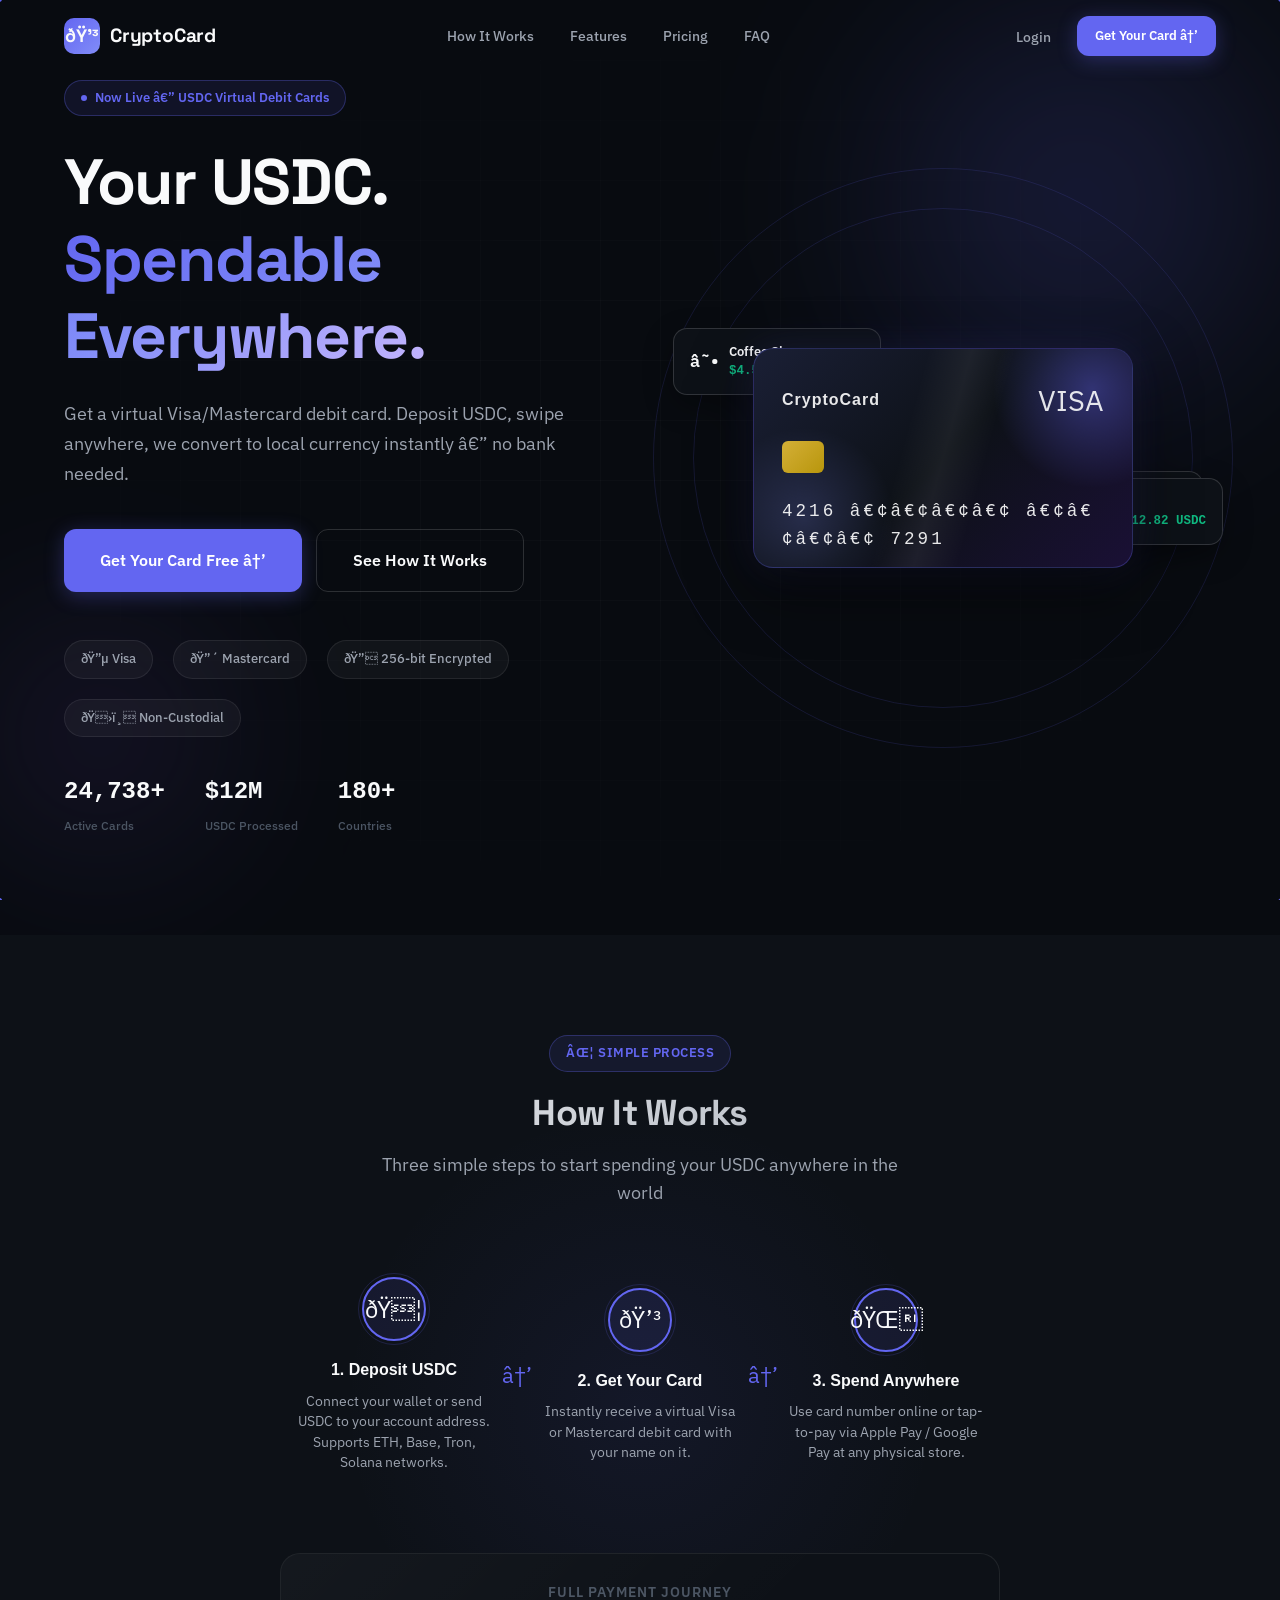
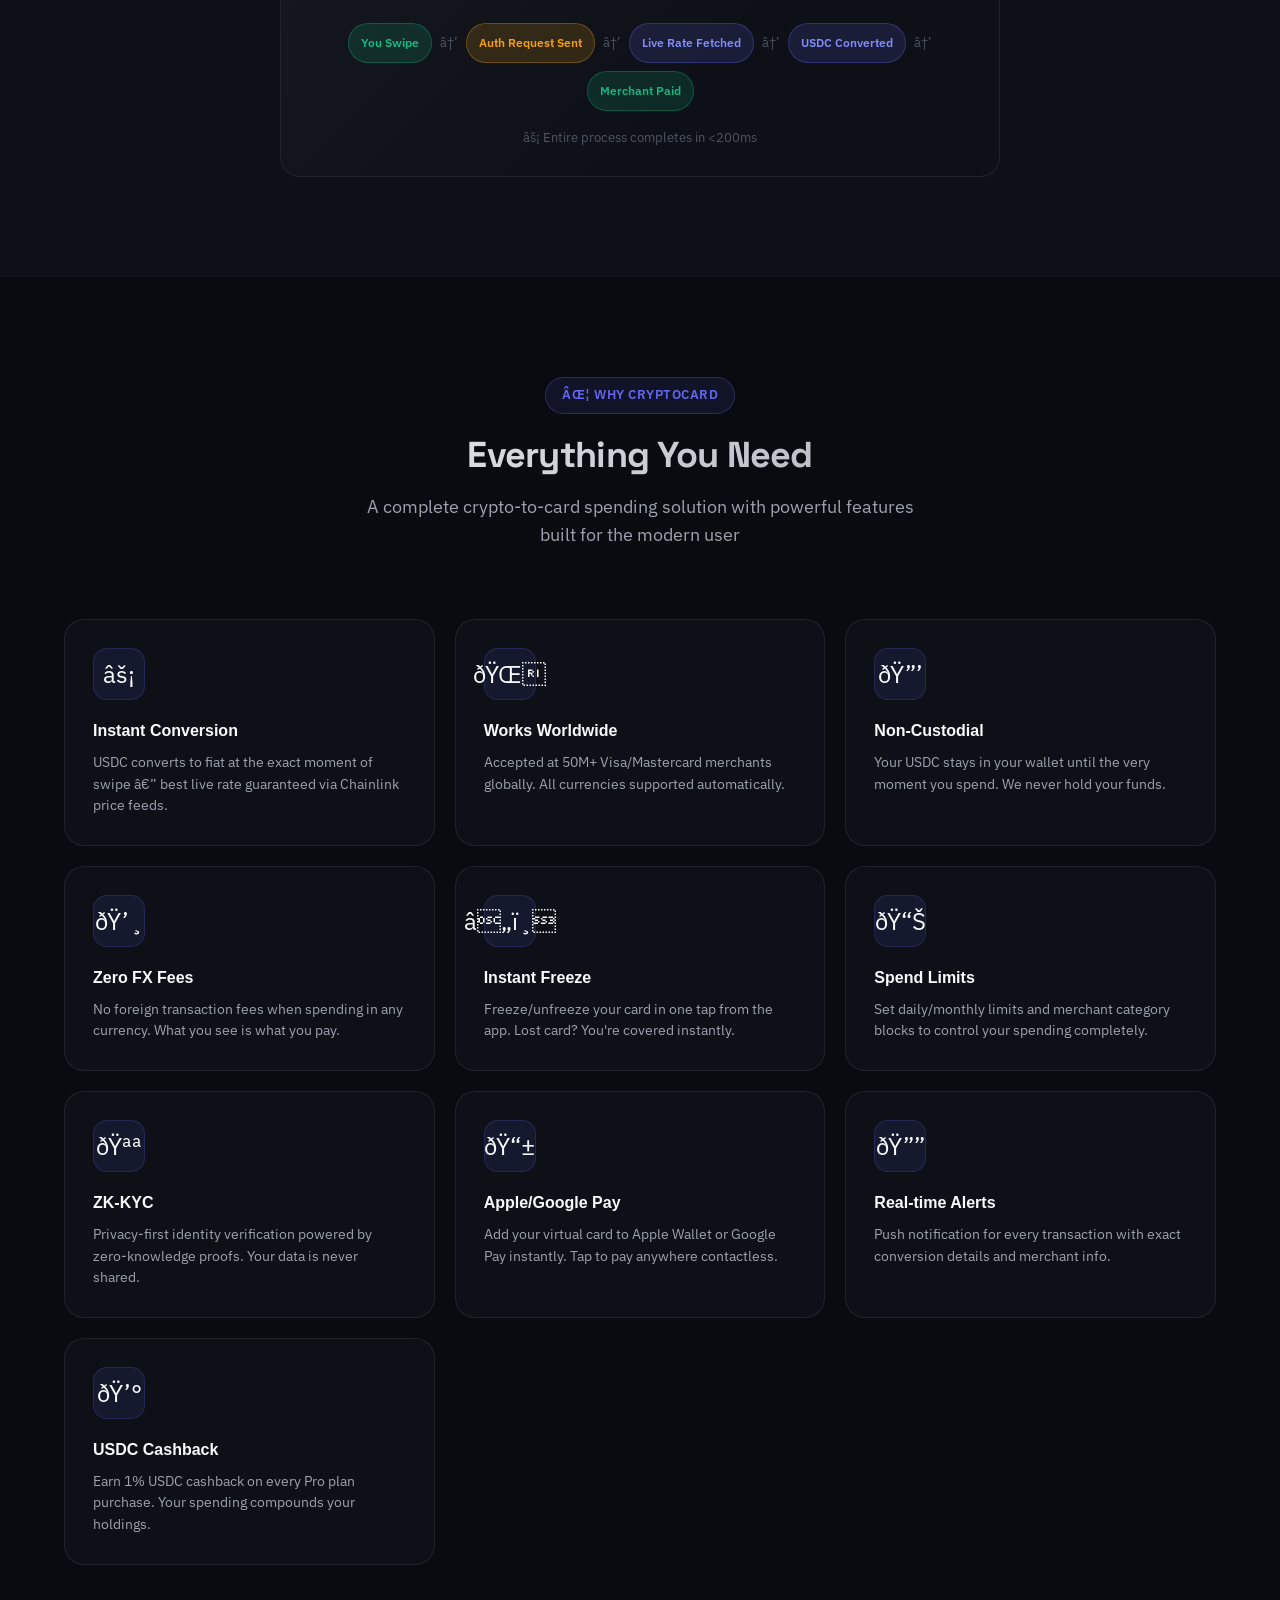
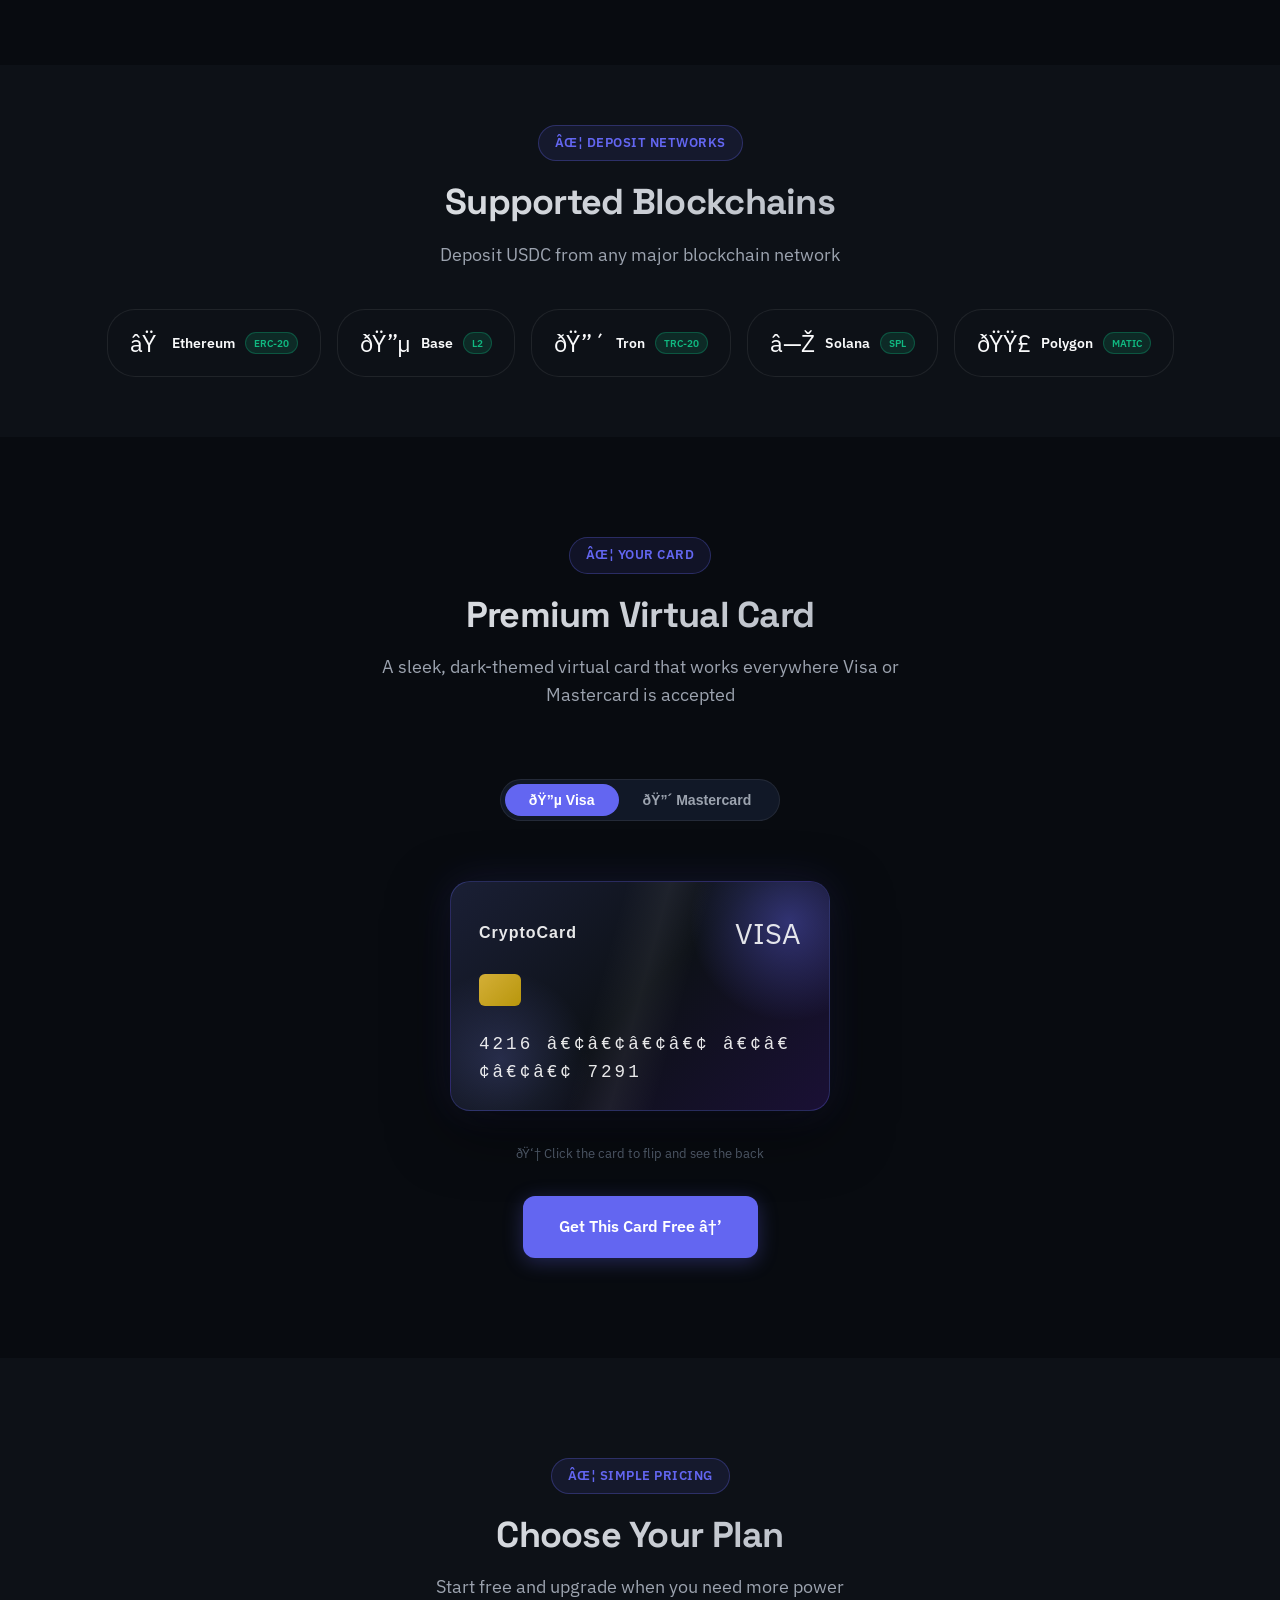
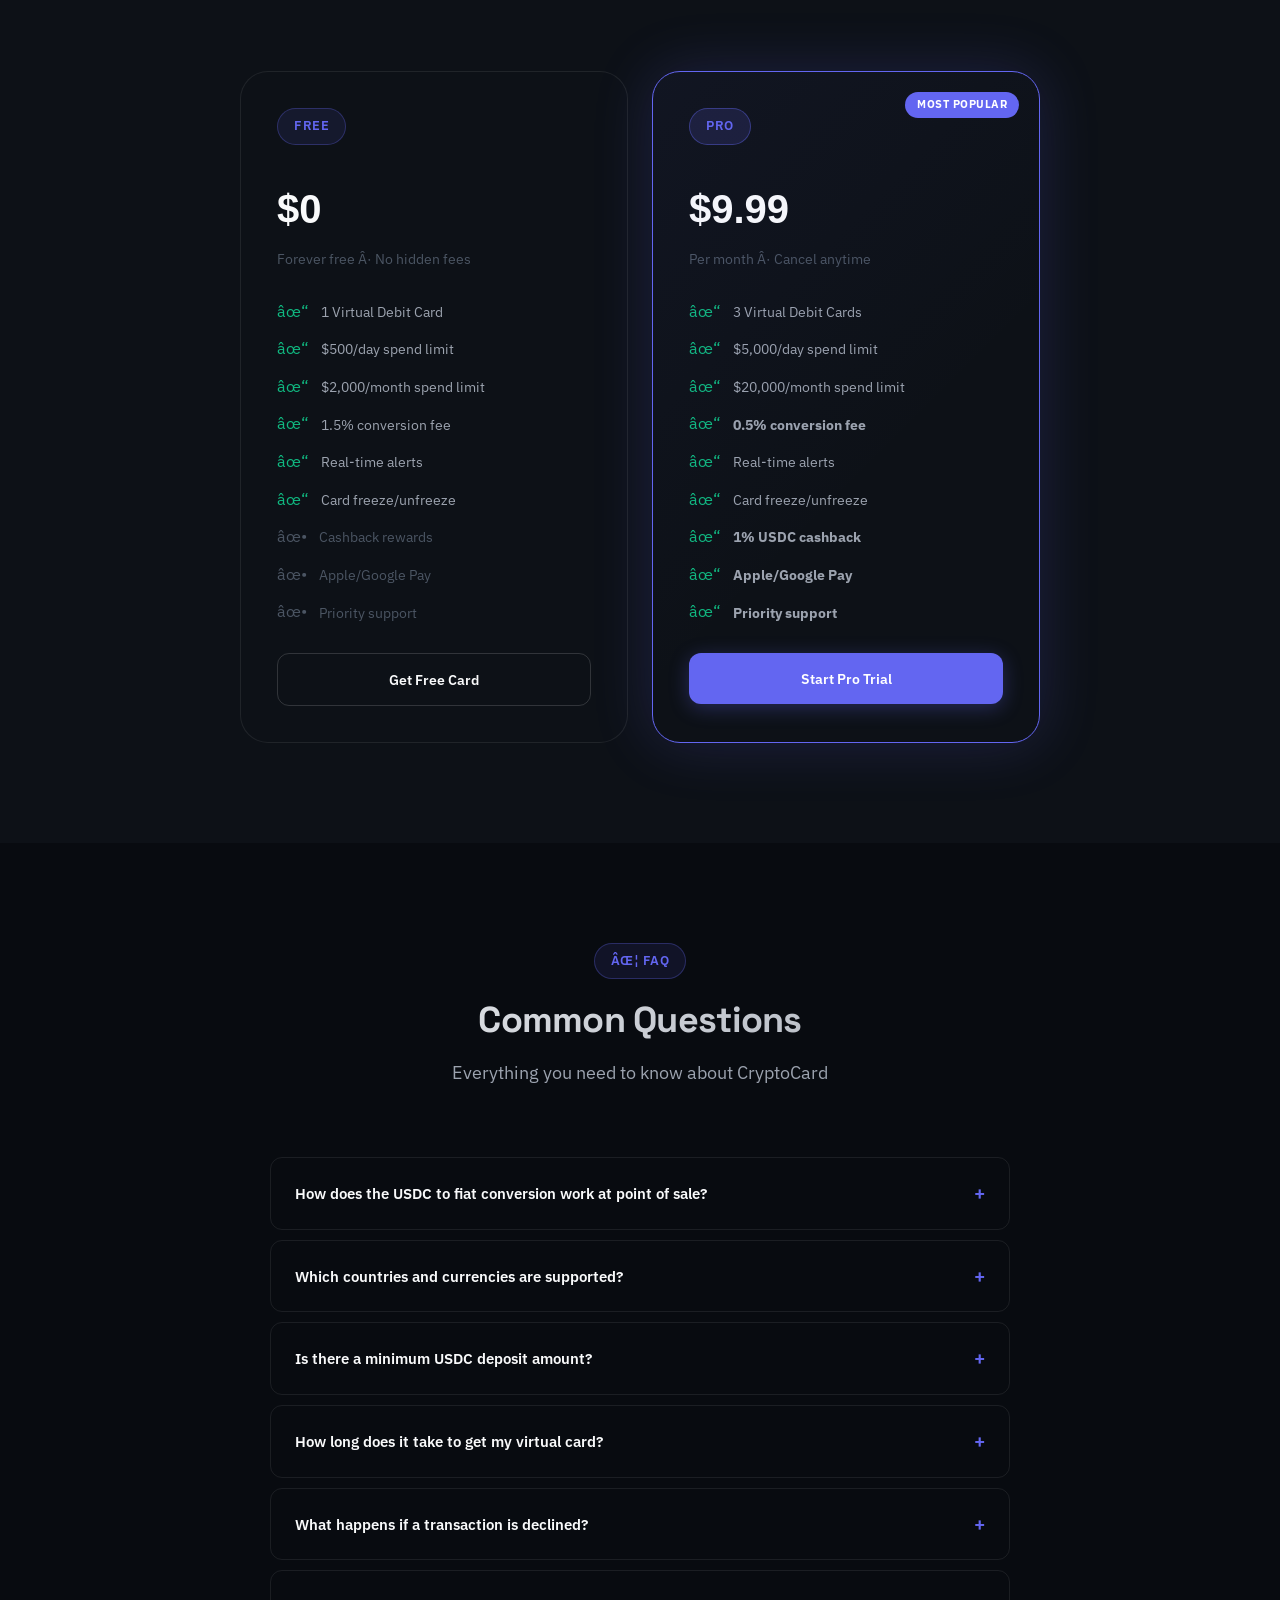
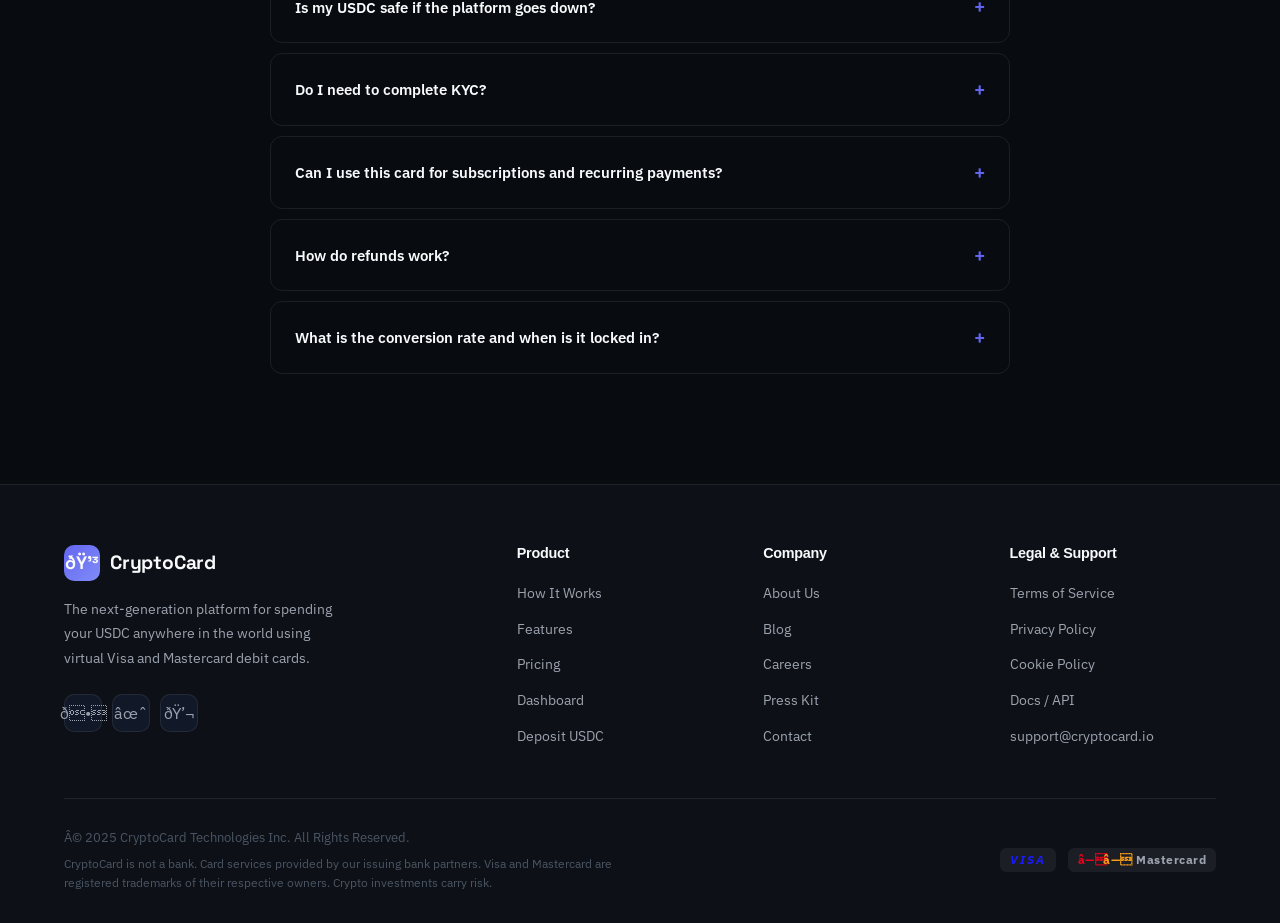
==== index.html @ e88124bd "Phase 2: Fix icons (self-hosted), dashboard, limits, settings, KYC CRITICAL FIX: Icons - NEW icons.j" ====
﻿<!DOCTYPE html>
<html lang="en">
<head>
  <meta charset="UTF-8" />
  <meta name="viewport" content="width=device-width, initial-scale=1.0" />
  <title>CryptoCard â€” USDC-Powered Virtual Debit Card</title>
  <meta name="description" content="Get a virtual Visa/Mastercard debit card powered by USDC. Spend your crypto anywhere in the world â€” we convert to local currency instantly." />
  <link rel="stylesheet" href="style.css" />
  <script src="icons.js"></script>
  <style>
    /* ===== HERO SECTION ===== */
    .hero {
      min-height: 100vh;
      display: flex;
      align-items: center;
      position: relative;
      overflow: hidden;
      padding-top: 80px;
    }

    .hero-inner {
      display: grid;
      grid-template-columns: 1fr 1fr;
      gap: 60px;
      align-items: center;
      width: 100%;
      position: relative;
      z-index: 1;
    }

    .hero-content { }

    .hero-label {
      display: inline-flex;
      align-items: center;
      gap: 8px;
      padding: 7px 16px;
      background: rgba(99,102,241,0.1);
      border: 1px solid rgba(99,102,241,0.3);
      border-radius: 100px;
      font-size: 0.8rem;
      font-weight: 600;
      color: var(--accent-primary);
      margin-bottom: 28px;
      animation: fadeInUp 0.6s ease forwards;
    }

    .hero-label .dot {
      width: 6px;
      height: 6px;
      background: var(--accent-primary);
      border-radius: 50%;
      animation: blink 1.5s infinite;
    }

    .hero h1 {
      font-size: clamp(2.8rem, 5vw, 4rem);
      margin-bottom: 24px;
      animation: fadeInUp 0.6s ease 0.1s both;
    }

    .hero-sub {
      font-size: 1.1rem;
      color: var(--text-secondary);
      line-height: 1.7;
      margin-bottom: 40px;
      max-width: 500px;
      animation: fadeInUp 0.6s ease 0.2s both;
    }

    .hero-actions {
      display: flex;
      gap: 14px;
      flex-wrap: wrap;
      margin-bottom: 48px;
      animation: fadeInUp 0.6s ease 0.3s both;
    }

    .trust-row {
      animation: fadeInUp 0.6s ease 0.4s both;
    }

    /* Hero visual */
    .hero-visual {
      position: relative;
      display: flex;
      align-items: center;
      justify-content: center;
      min-height: 460px;
      animation: fadeInRight 0.8s ease 0.2s both;
    }

    .hero-card-wrap {
      position: relative;
    }

    .hero-card-wrap .vcard {
      animation: float 5s ease-in-out infinite;
      animation-delay: 0s;
    }

    /* Floating transaction badges */
    .fb1 {
      top: -20px;
      left: -80px;
      animation-delay: 0s;
    }
    .fb2 {
      bottom: 30px;
      right: -70px;
      animation-delay: 1.5s;
    }
    .fb3 {
      top: 130px;
      right: -90px;
      animation-delay: 0.8s;
    }

    /* Glow rings around card */
    .card-ring {
      position: absolute;
      border-radius: 50%;
      border: 1px solid rgba(99,102,241,0.15);
      animation: pulse-ring 4s ease-in-out infinite;
    }

    @keyframes pulse-ring {
      0%, 100% { transform: scale(1); opacity: 0.6; }
      50% { transform: scale(1.08); opacity: 0.2; }
    }

    /* ===== HOW IT WORKS ===== */
    .how-it-works {
      background: var(--bg-secondary);
      position: relative;
      overflow: hidden;
    }

    .how-it-works::before {
      content: '';
      position: absolute;
      top: 50%;
      left: 50%;
      transform: translate(-50%, -50%);
      width: 600px;
      height: 600px;
      background: radial-gradient(circle, rgba(99,102,241,0.08) 0%, transparent 70%);
      pointer-events: none;
    }

    .flow-steps {
      display: flex;
      justify-content: center;
      align-items: center;
      flex-wrap: wrap;
      gap: 0;
      row-gap: 40px;
    }

    .flow-arrow {
      font-size: 1.4rem;
      color: var(--accent-primary);
      opacity: 0.5;
      margin: 0 8px;
    }

    /* ===== CARD TOGGLE ===== */
    .network-toggle {
      display: flex;
      align-items: center;
      gap: 0;
      background: var(--bg-surface);
      border: 1px solid var(--border);
      border-radius: 100px;
      padding: 4px;
      margin-bottom: 28px;
    }

    .network-toggle-btn {
      padding: 8px 24px;
      border-radius: 100px;
      font-weight: 600;
      font-size: 0.88rem;
      cursor: pointer;
      border: none;
      background: none;
      color: var(--text-secondary);
      transition: var(--transition);
    }

    .network-toggle-btn.active {
      background: var(--accent-primary);
      color: white;
    }

    /* ===== HERO BACKGROUND ===== */
    .hero-bg {
      position: absolute;
      inset: 0;
      pointer-events: none;
    }

    .hero-bg-grid {
      position: absolute;
      inset: 0;
      background-image:
        linear-gradient(rgba(255,255,255,0.02) 1px, transparent 1px),
        linear-gradient(90deg, rgba(255,255,255,0.02) 1px, transparent 1px);
      background-size: 60px 60px;
      mask-image: radial-gradient(ellipse at center, black 20%, transparent 80%);
    }

    /* ===== ANIMATED COUNTER ===== */
    .hero-stats {
      display: flex;
      gap: 40px;
      flex-wrap: wrap;
    }

    .hero-stat-item {
      display: flex;
      flex-direction: column;
      gap: 4px;
    }

    .hero-stat-num {
      font-family: 'Space Mono', monospace;
      font-size: 1.5rem;
      font-weight: 700;
      color: var(--text-primary);
    }

    .hero-stat-label {
      font-size: 0.78rem;
      color: var(--text-muted);
      font-weight: 500;
    }

    @media (max-width: 900px) {
      .hero-inner {
        grid-template-columns: 1fr;
        text-align: center;
      }
      .hero-actions {
        justify-content: center;
      }
      .trust-badges {
        justify-content: center;
      }
      .hero-visual {
        order: -1;
        min-height: 380px;
      }
      .fb1, .fb2, .fb3 {
        display: none;
      }
    }
  </style>
</head>
<body>

<!-- ===== NAVBAR ===== -->
<nav class="navbar" id="navbar">
  <div class="container">
    <div class="navbar-inner">
      <a href="index.html" class="nav-logo">
        <div class="nav-logo-icon">ðŸ’³</div>
        CryptoCard
      </a>
      <ul class="nav-menu">
        <li><a href="#how-it-works">How It Works</a></li>
        <li><a href="#features">Features</a></li>
        <li><a href="#pricing">Pricing</a></li>
        <li><a href="#faq">FAQ</a></li>
      </ul>
      <div class="nav-actions">
        <a href="auth.html" class="nav-login">Login</a>
        <a href="auth.html" class="btn btn-primary btn-sm">Get Your Card â†’</a>
      </div>
      <button class="hamburger" id="hamburgerBtn" aria-label="Menu">
        <span></span><span></span><span></span>
      </button>
    </div>
  </div>
</nav>

<!-- Mobile Menu -->
<div class="mobile-menu" id="mobileMenu">
  <button class="mobile-close" id="mobileClose">âœ•</button>
  <a href="#how-it-works" class="mobile-link">How It Works</a>
  <a href="#features" class="mobile-link">Features</a>
  <a href="#pricing" class="mobile-link">Pricing</a>
  <a href="#faq" class="mobile-link">FAQ</a>
  <a href="auth.html" class="btn btn-primary">Get Your Card â†’</a>
</div>

<!-- ===== HERO ===== -->
<section class="hero" id="home">
  <div class="hero-bg">
    <div class="hero-bg-grid"></div>
    <div class="glow-orb glow-orb-indigo" style="width:600px;height:600px;top:-100px;right:-100px;opacity:0.6;"></div>
    <div class="glow-orb glow-orb-purple" style="width:400px;height:400px;bottom:0;left:-100px;opacity:0.5;"></div>
  </div>
  <canvas id="particle-canvas"></canvas>

  <div class="container">
    <div class="hero-inner">
      <!-- Left: Text Content -->
      <div class="hero-content">
        <div class="hero-label">
          <span class="dot"></span>
          Now Live â€” USDC Virtual Debit Cards
        </div>

        <h1>Your USDC.<br><span class="gradient-text">Spendable Everywhere.</span></h1>

        <p class="hero-sub">
          Get a virtual Visa/Mastercard debit card. Deposit USDC, swipe anywhere, we convert to local currency instantly â€” no bank needed.
        </p>

        <div class="hero-actions">
          <a href="auth.html" class="btn btn-primary btn-lg">Get Your Card Free â†’</a>
          <a href="#how-it-works" class="btn btn-secondary btn-lg">See How It Works</a>
        </div>

        <div class="trust-row">
          <div class="trust-badges">
            <div class="trust-badge">ðŸ”µ Visa</div>
            <div class="trust-badge">ðŸ”´ Mastercard</div>
            <div class="trust-badge">ðŸ” 256-bit Encrypted</div>
            <div class="trust-badge">ðŸ›ï¸ Non-Custodial</div>
          </div>
        </div>

        <div style="margin-top: 36px;" class="hero-stats">
          <div class="hero-stat-item">
            <span class="hero-stat-num" id="counter1">0</span>
            <span class="hero-stat-label">Active Cards</span>
          </div>
          <div class="hero-stat-item">
            <span class="hero-stat-num" id="counter2">$0M</span>
            <span class="hero-stat-label">USDC Processed</span>
          </div>
          <div class="hero-stat-item">
            <span class="hero-stat-num" id="counter3">0+</span>
            <span class="hero-stat-label">Countries</span>
          </div>
        </div>
      </div>

      <!-- Right: Card Visual -->
      <div class="hero-visual">
        <!-- Rings -->
        <div class="card-ring" style="width:500px;height:500px;"></div>
        <div class="card-ring" style="width:580px;height:580px;animation-delay:1s;"></div>

        <div class="hero-card-wrap">
          <!-- Floating Badges -->
          <div class="floating-badge fb1">
            <span class="fb-icon">â˜•</span>
            <div>
              <div>Coffee Shop</div>
              <div class="fb-amount">$4.50 Â· 4.51 USDC</div>
            </div>
          </div>
          <div class="floating-badge fb2">
            <span class="fb-icon">ðŸ›’</span>
            <div>
              <div>Amazon Purchase</div>
              <div class="fb-amount">$89.99 Â· 90.08 USDC</div>
            </div>
          </div>
          <div class="floating-badge fb3">
            <span class="fb-icon">âœˆï¸</span>
            <div>
              <div>Flight Booking</div>
              <div class="fb-amount">$412.00 Â· 412.82 USDC</div>
            </div>
          </div>

          <!-- Virtual Card -->
          <div class="vcard" id="heroCard">
            <div class="vcard-shimmer"></div>
            <div class="vcard-top">
              <div class="vcard-brand">CryptoCard</div>
              <div class="vcard-network" id="heroCardNetwork">VISA</div>
            </div>
            <div style="margin: 18px 0;">
              <div class="vcard-chip"></div>
            </div>
            <div class="vcard-number">4216 â€¢â€¢â€¢â€¢ â€¢â€¢â€¢â€¢ 7291</div>
            <div class="vcard-bottom">
              <div>
                <div class="vcard-label">Card Holder</div>
                <div class="vcard-name">CRYPTO USER</div>
              </div>
              <div style="text-align:right;">
                <div class="vcard-label">Expires</div>
                <div class="vcard-expiry">09/28</div>
              </div>
            </div>
          </div>
        </div>
      </div>
    </div>
  </div>
</section>

<!-- ===== HOW IT WORKS ===== -->
<section class="how-it-works" id="how-it-works">
  <div class="container">
    <div class="section-header reveal">
      <div class="section-label">âœ¦ Simple Process</div>
      <h2>How It Works</h2>
      <p>Three simple steps to start spending your USDC anywhere in the world</p>
    </div>

    <div class="flow-steps stagger">
      <div class="step-item reveal">
        <div class="step-num">ðŸ¦</div>
        <div class="step-title">1. Deposit USDC</div>
        <div class="step-desc">Connect your wallet or send USDC to your account address. Supports ETH, Base, Tron, Solana networks.</div>
      </div>
      <div class="flow-arrow reveal">â†’</div>

      <div class="step-item reveal">
        <div class="step-num">ðŸ’³</div>
        <div class="step-title">2. Get Your Card</div>
        <div class="step-desc">Instantly receive a virtual Visa or Mastercard debit card with your name on it.</div>
      </div>
      <div class="flow-arrow reveal">â†’</div>

      <div class="step-item reveal">
        <div class="step-num">ðŸŒ</div>
        <div class="step-title">3. Spend Anywhere</div>
        <div class="step-desc">Use card number online or tap-to-pay via Apple Pay / Google Pay at any physical store.</div>
      </div>
    </div>

    <!-- Journey Flow -->
    <div style="margin-top: 80px; max-width: 720px; margin-left: auto; margin-right: auto;" class="reveal">
      <div class="glass-card" style="text-align: center;">
        <div style="font-size: 0.85rem; color: var(--text-muted); margin-bottom: 20px; text-transform: uppercase; letter-spacing: 1px; font-weight: 600;">Full Payment Journey</div>
        <div style="display: flex; align-items: center; justify-content: center; gap: 8px; flex-wrap: wrap; font-size: 0.82rem; color: var(--text-secondary); line-height: 2.5;">
          <span class="badge badge-active">You Swipe</span>
          <span style="color:var(--text-muted)">â†’</span>
          <span class="badge badge-pending">Auth Request Sent</span>
          <span style="color:var(--text-muted)">â†’</span>
          <span class="badge" style="background:rgba(99,102,241,0.15);color:#818CF8;border:1px solid rgba(99,102,241,0.3);">Live Rate Fetched</span>
          <span style="color:var(--text-muted)">â†’</span>
          <span class="badge" style="background:rgba(99,102,241,0.15);color:#818CF8;border:1px solid rgba(99,102,241,0.3);">USDC Converted</span>
          <span style="color:var(--text-muted)">â†’</span>
          <span class="badge badge-active">Merchant Paid</span>
        </div>
        <div style="margin-top: 16px; font-size: 0.82rem; color: var(--text-muted);">âš¡ Entire process completes in &lt;200ms</div>
      </div>
    </div>
  </div>
</section>

<!-- ===== FEATURES ===== -->
<section id="features">
  <div class="container">
    <div class="section-header reveal">
      <div class="section-label">âœ¦ Why CryptoCard</div>
      <h2>Everything You Need</h2>
      <p>A complete crypto-to-card spending solution with powerful features built for the modern user</p>
    </div>

    <div class="features-grid stagger">
      <div class="feature-card reveal">
        <div class="feature-icon-wrap">âš¡</div>
        <div class="feature-title">Instant Conversion</div>
        <div class="feature-desc">USDC converts to fiat at the exact moment of swipe â€” best live rate guaranteed via Chainlink price feeds.</div>
      </div>
      <div class="feature-card reveal">
        <div class="feature-icon-wrap">ðŸŒ</div>
        <div class="feature-title">Works Worldwide</div>
        <div class="feature-desc">Accepted at 50M+ Visa/Mastercard merchants globally. All currencies supported automatically.</div>
      </div>
      <div class="feature-card reveal">
        <div class="feature-icon-wrap">ðŸ”’</div>
        <div class="feature-title">Non-Custodial</div>
        <div class="feature-desc">Your USDC stays in your wallet until the very moment you spend. We never hold your funds.</div>
      </div>
      <div class="feature-card reveal">
        <div class="feature-icon-wrap">ðŸ’¸</div>
        <div class="feature-title">Zero FX Fees</div>
        <div class="feature-desc">No foreign transaction fees when spending in any currency. What you see is what you pay.</div>
      </div>
      <div class="feature-card reveal">
        <div class="feature-icon-wrap">â„ï¸</div>
        <div class="feature-title">Instant Freeze</div>
        <div class="feature-desc">Freeze/unfreeze your card in one tap from the app. Lost card? You're covered instantly.</div>
      </div>
      <div class="feature-card reveal">
        <div class="feature-icon-wrap">ðŸ“Š</div>
        <div class="feature-title">Spend Limits</div>
        <div class="feature-desc">Set daily/monthly limits and merchant category blocks to control your spending completely.</div>
      </div>
      <div class="feature-card reveal">
        <div class="feature-icon-wrap">ðŸªª</div>
        <div class="feature-title">ZK-KYC</div>
        <div class="feature-desc">Privacy-first identity verification powered by zero-knowledge proofs. Your data is never shared.</div>
      </div>
      <div class="feature-card reveal">
        <div class="feature-icon-wrap">ðŸ“±</div>
        <div class="feature-title">Apple/Google Pay</div>
        <div class="feature-desc">Add your virtual card to Apple Wallet or Google Pay instantly. Tap to pay anywhere contactless.</div>
      </div>
      <div class="feature-card reveal">
        <div class="feature-icon-wrap">ðŸ””</div>
        <div class="feature-title">Real-time Alerts</div>
        <div class="feature-desc">Push notification for every transaction with exact conversion details and merchant info.</div>
      </div>
      <div class="feature-card reveal">
        <div class="feature-icon-wrap">ðŸ’°</div>
        <div class="feature-title">USDC Cashback</div>
        <div class="feature-desc">Earn 1% USDC cashback on every Pro plan purchase. Your spending compounds your holdings.</div>
      </div>
    </div>
  </div>
</section>

<!-- ===== SUPPORTED NETWORKS ===== -->
<section style="padding: 60px 0; background: var(--bg-secondary);">
  <div class="container">
    <div class="section-header reveal" style="margin-bottom: 40px;">
      <div class="section-label">âœ¦ Deposit Networks</div>
      <h2>Supported Blockchains</h2>
      <p>Deposit USDC from any major blockchain network</p>
    </div>

    <div class="networks-row stagger">
      <div class="network-pill reveal">
        <span class="network-icon">âŸ </span>
        <span class="network-name">Ethereum</span>
        <span class="badge badge-active" style="font-size:0.65rem;padding:2px 8px;">ERC-20</span>
      </div>
      <div class="network-pill reveal">
        <span class="network-icon">ðŸ”µ</span>
        <span class="network-name">Base</span>
        <span class="badge badge-active" style="font-size:0.65rem;padding:2px 8px;">L2</span>
      </div>
      <div class="network-pill reveal">
        <span class="network-icon">ðŸ”´</span>
        <span class="network-name">Tron</span>
        <span class="badge badge-active" style="font-size:0.65rem;padding:2px 8px;">TRC-20</span>
      </div>
      <div class="network-pill reveal">
        <span class="network-icon">â—Ž</span>
        <span class="network-name">Solana</span>
        <span class="badge badge-active" style="font-size:0.65rem;padding:2px 8px;">SPL</span>
      </div>
      <div class="network-pill reveal">
        <span class="network-icon">ðŸŸ£</span>
        <span class="network-name">Polygon</span>
        <span class="badge badge-active" style="font-size:0.65rem;padding:2px 8px;">MATIC</span>
      </div>
    </div>
  </div>
</section>

<!-- ===== CARD PREVIEW ===== -->
<section id="card-preview">
  <div class="container">
    <div class="section-header reveal">
      <div class="section-label">âœ¦ Your Card</div>
      <h2>Premium Virtual Card</h2>
      <p>A sleek, dark-themed virtual card that works everywhere Visa or Mastercard is accepted</p>
    </div>

    <div style="display: flex; flex-direction: column; align-items: center; gap: 32px;">
      <!-- Network Toggle -->
      <div class="network-toggle reveal">
        <button class="network-toggle-btn active" id="visaBtn" onclick="switchCardNetwork('visa')">ðŸ”µ Visa</button>
        <button class="network-toggle-btn" id="mcBtn" onclick="switchCardNetwork('mastercard')">ðŸ”´ Mastercard</button>
      </div>

      <!-- Card Preview -->
      <div class="card-flip-container reveal" id="cardFlip" style="width:380px;height:230px;" onclick="flipCard()">
        <div class="card-flip-inner" id="cardFlipInner">
          <div class="card-face">
            <div class="vcard" style="width:100%;height:100%;animation: float 5s ease-in-out infinite;">
              <div class="vcard-shimmer"></div>
              <div class="vcard-top">
                <div class="vcard-brand">CryptoCard</div>
                <div class="vcard-network" id="previewNetwork">VISA</div>
              </div>
              <div style="margin: 18px 0;">
                <div class="vcard-chip"></div>
              </div>
              <div class="vcard-number">4216 â€¢â€¢â€¢â€¢ â€¢â€¢â€¢â€¢ 7291</div>
              <div class="vcard-bottom">
                <div>
                  <div class="vcard-label">Card Holder</div>
                  <div class="vcard-name">CRYPTO USER</div>
                </div>
                <div style="text-align:right;">
                  <div class="vcard-label">Expires</div>
                  <div class="vcard-expiry">09/28</div>
                </div>
              </div>
            </div>
          </div>
          <div class="card-back">
            <div class="card-back-strip"></div>
            <div style="margin-bottom: 16px;">
              <div class="vcard-label" style="margin-bottom:8px;">CVV</div>
              <div class="card-cvv-row">
                <div style="flex:1; height:36px; background:rgba(255,255,255,0.1); border-radius:4px;"></div>
                <div class="card-cvv-box">â€¢â€¢â€¢</div>
              </div>
            </div>
            <div style="font-size:0.65rem; color:rgba(255,255,255,0.3); line-height:1.5; text-align:center;">
              This card is issued by CryptoCard Technologies. By using this card you agree to our terms of service. 
              For support: support@cryptocard.io
            </div>
          </div>
        </div>
      </div>

      <div style="text-align:center; color: var(--text-muted); font-size: 0.82rem;" class="reveal">
        ðŸ‘† Click the card to flip and see the back
      </div>

      <a href="auth.html" class="btn btn-primary btn-lg reveal">Get This Card Free â†’</a>
    </div>
  </div>
</section>

<!-- ===== PRICING ===== -->
<section id="pricing" style="background: var(--bg-secondary);">
  <div class="container">
    <div class="section-header reveal">
      <div class="section-label">âœ¦ Simple Pricing</div>
      <h2>Choose Your Plan</h2>
      <p>Start free and upgrade when you need more power</p>
    </div>

    <div class="pricing-grid">
      <!-- Free Plan -->
      <div class="pricing-card reveal">
        <div class="section-label" style="margin-bottom:16px;">Free</div>
        <div class="price-amount">$0</div>
        <div class="price-period">Forever free Â· No hidden fees</div>

        <ul class="pricing-features">
          <li><span class="check">âœ“</span> 1 Virtual Debit Card</li>
          <li><span class="check">âœ“</span> $500/day spend limit</li>
          <li><span class="check">âœ“</span> $2,000/month spend limit</li>
          <li><span class="check">âœ“</span> 1.5% conversion fee</li>
          <li><span class="check">âœ“</span> Real-time alerts</li>
          <li><span class="check">âœ“</span> Card freeze/unfreeze</li>
          <li><span class="cross" style="color:var(--text-muted);">âœ•</span> <span style="color:var(--text-muted);">Cashback rewards</span></li>
          <li><span class="cross" style="color:var(--text-muted);">âœ•</span> <span style="color:var(--text-muted);">Apple/Google Pay</span></li>
          <li><span class="cross" style="color:var(--text-muted);">âœ•</span> <span style="color:var(--text-muted);">Priority support</span></li>
        </ul>

        <a href="auth.html" class="btn btn-secondary" style="width:100%; justify-content:center;">Get Free Card</a>
      </div>

      <!-- Pro Plan -->
      <div class="pricing-card featured reveal">
        <div class="pricing-badge">Most Popular</div>
        <div class="section-label" style="margin-bottom:16px; background:rgba(99,102,241,0.15); border-color:rgba(99,102,241,0.4);">Pro</div>
        <div class="price-amount">$9.99</div>
        <div class="price-period">Per month Â· Cancel anytime</div>

        <ul class="pricing-features">
          <li><span class="check">âœ“</span> 3 Virtual Debit Cards</li>
          <li><span class="check">âœ“</span> $5,000/day spend limit</li>
          <li><span class="check">âœ“</span> $20,000/month spend limit</li>
          <li><span class="check">âœ“</span> <strong>0.5% conversion fee</strong></li>
          <li><span class="check">âœ“</span> Real-time alerts</li>
          <li><span class="check">âœ“</span> Card freeze/unfreeze</li>
          <li><span class="check">âœ“</span> <strong>1% USDC cashback</strong></li>
          <li><span class="check">âœ“</span> <strong>Apple/Google Pay</strong></li>
          <li><span class="check">âœ“</span> <strong>Priority support</strong></li>
        </ul>

        <a href="auth.html" class="btn btn-primary" style="width:100%; justify-content:center;">Start Pro Trial</a>
      </div>
    </div>
  </div>
</section>

<!-- ===== FAQ ===== -->
<section id="faq">
  <div class="container">
    <div class="section-header reveal">
      <div class="section-label">âœ¦ FAQ</div>
      <h2>Common Questions</h2>
      <p>Everything you need to know about CryptoCard</p>
    </div>

    <div style="max-width: 740px; margin: 0 auto;" class="stagger">
      <div class="faq-item reveal" data-faq>
        <div class="faq-question" onclick="toggleFAQ(this)">
          How does the USDC to fiat conversion work at point of sale?
          <span class="faq-icon">+</span>
        </div>
        <div class="faq-answer">
          When you swipe your card, the merchant's terminal sends an authorization request to Visa/Mastercard. We intercept this via a webhook in &lt;200ms, fetch the live USDC/fiat rate from Chainlink price feeds, calculate the exact USDC to deduct, and approve or decline the transaction. The rate is locked at that exact moment, so you always know what you're paying.
        </div>
      </div>

      <div class="faq-item reveal" data-faq>
        <div class="faq-question" onclick="toggleFAQ(this)">
          Which countries and currencies are supported?
          <span class="faq-icon">+</span>
        </div>
        <div class="faq-answer">
          CryptoCard works in 180+ countries anywhere Visa/Mastercard is accepted. All major fiat currencies are supported including USD, EUR, GBP, INR, BRL, JPY, AUD, CAD and more. Your USDC is automatically converted to the local currency at the best available rate.
        </div>
      </div>

      <div class="faq-item reveal" data-faq>
        <div class="faq-question" onclick="toggleFAQ(this)">
          Is there a minimum USDC deposit amount?
          <span class="faq-icon">+</span>
        </div>
        <div class="faq-answer">
          The minimum deposit is 10 USDC. There is no maximum deposit limit. For ERC-20 deposits, you'll need a small amount of ETH for gas fees. Base and Tron deposits have much lower network fees.
        </div>
      </div>

      <div class="faq-item reveal" data-faq>
        <div class="faq-question" onclick="toggleFAQ(this)">
          How long does it take to get my virtual card?
          <span class="faq-icon">+</span>
        </div>
        <div class="faq-answer">
          Your virtual card is issued instantly after completing KYC verification. KYC typically takes 2â€“5 minutes using our automated AI-powered verification system. Once your identity is verified, your virtual card details appear immediately in your dashboard.
        </div>
      </div>

      <div class="faq-item reveal" data-faq>
        <div class="faq-question" onclick="toggleFAQ(this)">
          What happens if a transaction is declined?
          <span class="faq-icon">+</span>
        </div>
        <div class="faq-answer">
          A transaction may be declined if your USDC balance is insufficient, you've exceeded your daily/monthly spend limit, or the merchant category is blocked in your settings. You'll receive an instant push notification explaining the reason. No USDC is deducted for declined transactions.
        </div>
      </div>

      <div class="faq-item reveal" data-faq>
        <div class="faq-question" onclick="toggleFAQ(this)">
          Is my USDC safe if the platform goes down?
          <span class="faq-icon">+</span>
        </div>
        <div class="faq-answer">
          Yes. CryptoCard uses a non-custodial architecture â€” your USDC remains in your self-custody wallet until the exact moment you spend. We never hold your funds in our treasury. Even if the platform goes offline, your USDC is always under your control.
        </div>
      </div>

      <div class="faq-item reveal" data-faq>
        <div class="faq-question" onclick="toggleFAQ(this)">
          Do I need to complete KYC?
          <span class="faq-icon">+</span>
        </div>
        <div class="faq-answer">
          Yes, KYC is legally required for card issuance in most jurisdictions. We use ZK-KYC technology, which means your identity is verified using zero-knowledge proofs. Your personal data is never stored on our servers or shared with third parties beyond the legal minimum.
        </div>
      </div>

      <div class="faq-item reveal" data-faq>
        <div class="faq-question" onclick="toggleFAQ(this)">
          Can I use this card for subscriptions and recurring payments?
          <span class="faq-icon">+</span>
        </div>
        <div class="faq-answer">
          Yes! Your CryptoCard works for all recurring payments, subscriptions, and scheduled billing. Just ensure you maintain sufficient USDC balance. You can also set up automatic USDC top-ups to prevent subscription failures.
        </div>
      </div>

      <div class="faq-item reveal" data-faq>
        <div class="faq-question" onclick="toggleFAQ(this)">
          How do refunds work?
          <span class="faq-icon">+</span>
        </div>
        <div class="faq-answer">
          Refunds are processed back to your USDC balance. The refund amount is calculated at the current USDC rate at the time of refund, not the original purchase rate â€” this is standard for all card products due to currency conversion. Refunds typically appear within 3â€“5 business days.
        </div>
      </div>

      <div class="faq-item reveal" data-faq>
        <div class="faq-question" onclick="toggleFAQ(this)">
          What is the conversion rate and when is it locked in?
          <span class="faq-icon">+</span>
        </div>
        <div class="faq-answer">
          The conversion rate is sourced from Chainlink decentralized price feeds and locked at the exact millisecond your card authorization is processed. This prevents any slippage and ensures you pay exactly what you expect. The rate used is always displayed in your transaction details.
        </div>
      </div>
    </div>
  </div>
</section>

<!-- ===== FOOTER ===== -->
<footer class="footer">
  <div class="container">
    <div class="footer-grid">
      <div class="footer-brand">
        <a href="index.html" class="nav-logo" style="font-size:1.2rem;">
          <div class="nav-logo-icon">ðŸ’³</div>
          CryptoCard
        </a>
        <p>The next-generation platform for spending your USDC anywhere in the world using virtual Visa and Mastercard debit cards.</p>
        <div class="footer-socials">
          <a href="#" class="social-btn" title="Twitter">ð•</a>
          <a href="#" class="social-btn" title="Telegram">âœˆ</a>
          <a href="#" class="social-btn" title="Discord">ðŸ’¬</a>
        </div>
      </div>

      <div class="footer-col">
        <h4>Product</h4>
        <ul class="footer-links">
          <li><a href="#how-it-works">How It Works</a></li>
          <li><a href="#features">Features</a></li>
          <li><a href="#pricing">Pricing</a></li>
          <li><a href="auth.html">Dashboard</a></li>
          <li><a href="deposit.html">Deposit USDC</a></li>
        </ul>
      </div>

      <div class="footer-col">
        <h4>Company</h4>
        <ul class="footer-links">
          <li><a href="#">About Us</a></li>
          <li><a href="#">Blog</a></li>
          <li><a href="#">Careers</a></li>
          <li><a href="#">Press Kit</a></li>
          <li><a href="#">Contact</a></li>
        </ul>
      </div>

      <div class="footer-col">
        <h4>Legal & Support</h4>
        <ul class="footer-links">
          <li><a href="#">Terms of Service</a></li>
          <li><a href="#">Privacy Policy</a></li>
          <li><a href="#">Cookie Policy</a></li>
          <li><a href="#">Docs / API</a></li>
          <li><a href="mailto:support@cryptocard.io">support@cryptocard.io</a></li>
        </ul>
      </div>
    </div>

    <div class="footer-bottom">
      <div>
        <p>Â© 2025 CryptoCard Technologies Inc. All Rights Reserved.</p>
        <p style="margin-top:6px; font-size:0.75rem; max-width:560px; line-height:1.6;">
          CryptoCard is not a bank. Card services provided by our issuing bank partners. Visa and Mastercard are registered trademarks of their respective owners. Crypto investments carry risk.
        </p>
      </div>
      <div class="footer-logos">
        <div class="payment-logo" style="color:#1a1aff; font-weight:900; font-style:italic; letter-spacing:2px;">VISA</div>
        <div class="payment-logo" style="color:var(--text-secondary);">
          <span style="color:#EB001B;">â—</span><span style="color:#F79E1B; margin-left:-4px;">â—</span>
          &nbsp;Mastercard
        </div>
      </div>
    </div>
  </div>
</footer>

<!-- Copy Toast -->
<div class="copy-toast" id="copyToast">âœ“ Copied to clipboard!</div>

<script src="app.js"></script>
<script>
  // ===== PARTICLE BACKGROUND =====
  const canvas = document.getElementById('particle-canvas');
  const ctx = canvas.getContext('2d');
  let particles = [];
  
  function resizeCanvas() {
    canvas.width = window.innerWidth;
    canvas.height = window.innerHeight;
  }
  resizeCanvas();
  window.addEventListener('resize', resizeCanvas);

  class Particle {
    constructor() {
      this.x = Math.random() * canvas.width;
      this.y = Math.random() * canvas.height;
      this.size = Math.random() * 1.5 + 0.3;
      this.speedX = (Math.random() - 0.5) * 0.3;
      this.speedY = (Math.random() - 0.5) * 0.3;
      this.opacity = Math.random() * 0.4 + 0.1;
    }
    update() {
      this.x += this.speedX;
      this.y += this.speedY;
      if (this.x < 0) this.x = canvas.width;
      if (this.x > canvas.width) this.x = 0;
      if (this.y < 0) this.y = canvas.height;
      if (this.y > canvas.height) this.y = 0;
    }
    draw() {
      ctx.beginPath();
      ctx.arc(this.x, this.y, this.size, 0, Math.PI * 2);
      ctx.fillStyle = `rgba(99,102,241,${this.opacity})`;
      ctx.fill();
    }
  }

  for (let i = 0; i < 80; i++) particles.push(new Particle());

  function connectParticles() {
    for (let a = 0; a < particles.length; a++) {
      for (let b = a; b < particles.length; b++) {
        const dx = particles[a].x - particles[b].x;
        const dy = particles[a].y - particles[b].y;
        const dist = Math.sqrt(dx*dx + dy*dy);
        if (dist < 120) {
          ctx.strokeStyle = `rgba(99,102,241,${0.05 * (1 - dist/120)})`;
          ctx.lineWidth = 0.5;
          ctx.beginPath();
          ctx.moveTo(particles[a].x, particles[a].y);
          ctx.lineTo(particles[b].x, particles[b].y);
          ctx.stroke();
        }
      }
    }
  }

  function animateParticles() {
    ctx.clearRect(0, 0, canvas.width, canvas.height);
    particles.forEach(p => { p.update(); p.draw(); });
    connectParticles();
    requestAnimationFrame(animateParticles);
  }
  animateParticles();

  // ===== COUNTERS =====
  function animateCounter(el, target, suffix = '', prefix = '') {
    let start = 0;
    const step = target / 80;
    const timer = setInterval(() => {
      start += step;
      if (start >= target) {
        start = target;
        clearInterval(timer);
      }
      el.textContent = prefix + Math.floor(start).toLocaleString() + suffix;
    }, 20);
  }

  setTimeout(() => {
    animateCounter(document.getElementById('counter1'), 24738, '+');
    animateCounter(document.getElementById('counter2'), 12, 'M', '$');
    animateCounter(document.getElementById('counter3'), 180, '+');
  }, 600);

  // ===== CARD PREVIEW =====
  function switchCardNetwork(type) {
    const visaBtn = document.getElementById('visaBtn');
    const mcBtn = document.getElementById('mcBtn');
    const previewNet = document.getElementById('previewNetwork');
    if (type === 'visa') {
      visaBtn.classList.add('active');
      mcBtn.classList.remove('active');
      previewNet.textContent = 'VISA';
    } else {
      mcBtn.classList.add('active');
      visaBtn.classList.remove('active');
      previewNet.textContent = 'MC';
    }
  }

  function flipCard() {
    document.getElementById('cardFlip').classList.toggle('flipped');
  }
</script>
<script src="icons.js"></script></body>
</html>
---- style.css ----
/* ===== GOOGLE FONTS ===== */
@import url('https://fonts.googleapis.com/css2?family=Space+Grotesk:wght@300;400;500;600;700&family=IBM+Plex+Sans:wght@300;400;500;600;700&family=IBM+Plex+Mono:wght@400;500;700&display=swap');

/* ===== DESIGN TOKENS ===== */
:root {
  --bg-primary: #080B10;
  --bg-secondary: #0D1117;
  --bg-surface: #111827;
  --bg-card: #0D1117;
  --accent-primary: #6366F1;
  --accent-primary-hover: #4F46E5;
  --accent-glow: rgba(99,102,241,0.3);
  --accent-glow-strong: rgba(99,102,241,0.5);
  --accent-green: #10B981;
  --accent-green-glow: rgba(16,185,129,0.3);
  --accent-red: #EF4444;
  --accent-red-glow: rgba(239,68,68,0.3);
  --accent-yellow: #F59E0B;
  --text-primary: #F9FAFB;
  --text-secondary: #9CA3AF;
  --text-muted: #4B5563;
  --border: rgba(255,255,255,0.08);
  --border-bright: rgba(255,255,255,0.15);
  --border-accent: rgba(99,102,241,0.4);
  --shadow-glow: 0 0 40px rgba(99,102,241,0.2);
  --shadow-card: 0 20px 60px rgba(0,0,0,0.5);
  --radius-sm: 8px;
  --radius-md: 12px;
  --radius-lg: 20px;
  --radius-xl: 28px;
  --transition: all 0.3s cubic-bezier(0.4, 0, 0.2, 1);
  --transition-slow: all 0.6s cubic-bezier(0.4, 0, 0.2, 1);
  /* ─ Professional Font Stack ─ */
  --font-heading: 'Space Grotesk', -apple-system, sans-serif;
  --font-body: 'IBM Plex Sans', -apple-system, sans-serif;
  --font-mono: 'IBM Plex Mono', 'Courier New', monospace;
}

/* ===== RESET & BASE ===== */
*, *::before, *::after {
  box-sizing: border-box;
  margin: 0;
  padding: 0;
}

html {
  scroll-behavior: smooth;
  font-size: 16px;
}

body {
  font-family: var(--font-body);
  background-color: var(--bg-primary);
  color: var(--text-primary);
  line-height: 1.6;
  overflow-x: hidden;
  -webkit-font-smoothing: antialiased;
  -moz-osx-font-smoothing: grayscale;
}

::selection {
  background: var(--accent-primary);
  color: white;
}

::-webkit-scrollbar {
  width: 6px;
}
::-webkit-scrollbar-track {
  background: var(--bg-primary);
}
::-webkit-scrollbar-thumb {
  background: var(--accent-primary);
  border-radius: 3px;
}

/* ===== TYPOGRAPHY ===== */
h1, h2, h3, h4, h5 {
  font-family: var(--font-heading);
  font-weight: 700;
  line-height: 1.2;
  letter-spacing: -0.02em;
}
h1 { font-size: clamp(2.2rem, 5vw, 3.5rem); }
h2 { font-size: clamp(1.6rem, 3.5vw, 2.25rem); }
h3 { font-size: 1.3rem; font-weight: 600; }
p { color: var(--text-secondary); }

.mono {
  font-family: var(--font-mono);
  font-weight: 600;
}

/* ===== LAYOUT ===== */
.container {
  max-width: 1200px;
  margin: 0 auto;
  padding: 0 24px;
}

section {
  padding: 100px 0;
}

/* ===== BUTTONS ===== */
.btn {
  display: inline-flex;
  align-items: center;
  gap: 8px;
  padding: 14px 28px;
  border-radius: var(--radius-md);
  font-family: var(--font-body);
  font-weight: 600;
  font-size: 0.9rem;
  cursor: pointer;
  border: none;
  text-decoration: none;
  transition: var(--transition);
  position: relative;
  overflow: hidden;
  white-space: nowrap;
  -webkit-tap-highlight-color: transparent;
}

.btn::before {
  content: '';
  position: absolute;
  inset: 0;
  background: rgba(255,255,255,0.1);
  opacity: 0;
  transition: var(--transition);
}

.btn:hover::before { opacity: 1; }

.btn-primary {
  background: var(--accent-primary);
  color: white;
  box-shadow: 0 4px 20px var(--accent-glow);
}
.btn-primary:hover {
  background: var(--accent-primary-hover);
  box-shadow: 0 8px 30px var(--accent-glow-strong);
  transform: translateY(-2px);
}

.btn-secondary {
  background: transparent;
  color: var(--text-primary);
  border: 1px solid var(--border-bright);
}
.btn-secondary:hover {
  border-color: var(--accent-primary);
  color: var(--accent-primary);
  transform: translateY(-2px);
}

.btn-danger {
  background: var(--accent-red);
  color: white;
}
.btn-danger:hover {
  box-shadow: 0 8px 20px var(--accent-red-glow);
  transform: translateY(-2px);
}

.btn-success {
  background: var(--accent-green);
  color: white;
}
.btn-success:hover {
  box-shadow: 0 8px 20px var(--accent-green-glow);
  transform: translateY(-2px);
}

.btn-sm {
  padding: 10px 18px;
  font-size: 0.8rem;
}

.btn-lg {
  padding: 18px 36px;
  font-size: 1rem;
}

.btn-icon {
  width: 40px;
  height: 40px;
  padding: 0;
  display: inline-flex;
  align-items: center;
  justify-content: center;
  border-radius: var(--radius-sm);
}

/* ===== CARDS / GLASS ===== */
.glass-card {
  background: var(--bg-secondary);
  border: 1px solid var(--border);
  border-radius: var(--radius-lg);
  padding: 28px;
  position: relative;
  overflow: hidden;
  transition: var(--transition);
}

.glass-card::before {
  content: '';
  position: absolute;
  inset: 0;
  background: linear-gradient(135deg, rgba(255,255,255,0.03) 0%, transparent 60%);
  pointer-events: none;
}

.glass-card:hover {
  border-color: var(--border-accent);
  box-shadow: var(--shadow-glow);
  transform: translateY(-4px);
}

/* ===== SECTION LABELS ===== */
.section-label {
  display: inline-flex;
  align-items: center;
  gap: 8px;
  padding: 7px 16px;
  background: rgba(99,102,241,0.1);
  border: 1px solid rgba(99,102,241,0.3);
  border-radius: 100px;
  font-size: 0.8rem;
  font-weight: 600;
  color: var(--accent-primary);
  letter-spacing: 0.5px;
  text-transform: uppercase;
  margin-bottom: 20px;
}

.section-header {
  text-align: center;
  margin-bottom: 70px;
}

.section-header h2 {
  margin-bottom: 16px;
  background: linear-gradient(135deg, var(--text-primary) 0%, var(--text-secondary) 100%);
  -webkit-background-clip: text;
  -webkit-text-fill-color: transparent;
  background-clip: text;
}

.section-header p {
  max-width: 560px;
  margin: 0 auto;
  font-size: 1.1rem;
}

/* ===== GRADIENT TEXT ===== */
.gradient-text {
  background: linear-gradient(135deg, var(--accent-primary) 0%, #818CF8 50%, #C4B5FD 100%);
  -webkit-background-clip: text;
  -webkit-text-fill-color: transparent;
  background-clip: text;
}

/* ===== BADGE ===== */
.badge {
  display: inline-flex;
  align-items: center;
  gap: 6px;
  padding: 4px 12px;
  border-radius: 100px;
  font-size: 0.75rem;
  font-weight: 600;
}

.badge-active {
  background: rgba(16,185,129,0.15);
  color: var(--accent-green);
  border: 1px solid rgba(16,185,129,0.3);
}

.badge-frozen {
  background: rgba(99,102,241,0.15);
  color: #818CF8;
  border: 1px solid rgba(99,102,241,0.3);
}

.badge-pending {
  background: rgba(245,158,11,0.15);
  color: var(--accent-yellow);
  border: 1px solid rgba(245,158,11,0.3);
}

.badge-declined {
  background: rgba(239,68,68,0.15);
  color: var(--accent-red);
  border: 1px solid rgba(239,68,68,0.3);
}

/* ===== INPUTS ===== */
.form-group {
  margin-bottom: 20px;
}

.form-label {
  display: block;
  font-size: 0.85rem;
  font-weight: 500;
  color: var(--text-secondary);
  margin-bottom: 8px;
}

.form-input {
  width: 100%;
  padding: 14px 18px;
  background: var(--bg-surface);
  border: 1px solid var(--border);
  border-radius: var(--radius-md);
  color: var(--text-primary);
  font-family: 'Inter', sans-serif;
  font-size: 0.95rem;
  transition: var(--transition);
  outline: none;
}

.form-input:focus {
  border-color: var(--accent-primary);
  box-shadow: 0 0 0 3px rgba(99,102,241,0.15);
}

.form-input::placeholder {
  color: var(--text-muted);
}

/* ===== NAVBAR ===== */
.navbar {
  position: fixed;
  top: 0;
  left: 0;
  right: 0;
  z-index: 1000;
  padding: 16px 0;
  transition: var(--transition);
}

.navbar.scrolled {
  background: rgba(8,11,16,0.85);
  backdrop-filter: blur(20px);
  border-bottom: 1px solid var(--border);
  padding: 12px 0;
}

.navbar-inner {
  display: flex;
  align-items: center;
  justify-content: space-between;
  gap: 24px;
}

.nav-logo {
  display: flex;
  align-items: center;
  gap: 10px;
  text-decoration: none;
  font-family: var(--font-heading);
  font-weight: 700;
  font-size: 1.2rem;
  color: var(--text-primary);
  flex-shrink: 0;
  letter-spacing: -0.01em;
}

.nav-logo-icon {
  width: 36px;
  height: 36px;
  background: linear-gradient(135deg, var(--accent-primary), #818CF8);
  border-radius: 10px;
  display: flex;
  align-items: center;
  justify-content: center;
  font-size: 18px;
}

.nav-menu {
  display: flex;
  align-items: center;
  gap: 4px;
  list-style: none;
}

.nav-menu a {
  padding: 8px 16px;
  color: var(--text-secondary);
  text-decoration: none;
  font-size: 0.9rem;
  font-weight: 500;
  border-radius: var(--radius-sm);
  transition: var(--transition);
}

.nav-menu a:hover {
  color: var(--text-primary);
  background: rgba(255,255,255,0.06);
}

.nav-actions {
  display: flex;
  align-items: center;
  gap: 10px;
  flex-shrink: 0;
}

.nav-login {
  color: var(--text-secondary);
  text-decoration: none;
  font-size: 0.9rem;
  font-weight: 500;
  transition: var(--transition);
  padding: 8px 16px;
  border-radius: var(--radius-sm);
}

.nav-login:hover {
  color: var(--text-primary);
}

.hamburger {
  display: none;
  flex-direction: column;
  gap: 5px;
  cursor: pointer;
  padding: 8px;
  background: none;
  border: none;
}

.hamburger span {
  display: block;
  width: 24px;
  height: 2px;
  background: var(--text-primary);
  border-radius: 2px;
  transition: var(--transition);
}

/* ===== VIRTUAL CARD ===== */
.vcard {
  width: 380px;
  height: 230px;
  border-radius: 20px;
  padding: 28px;
  position: relative;
  overflow: hidden;
  cursor: pointer;
  flex-shrink: 0;
  background: linear-gradient(135deg, #1a1f35 0%, #0d1117 50%, #1a1035 100%);
  border: 1px solid rgba(99,102,241,0.3);
  box-shadow: 0 20px 60px rgba(0,0,0,0.5), 0 0 40px rgba(99,102,241,0.15);
  transition: var(--transition-slow);
}

.vcard::before {
  content: '';
  position: absolute;
  top: -60px;
  right: -60px;
  width: 200px;
  height: 200px;
  background: radial-gradient(circle, rgba(99,102,241,0.4) 0%, transparent 70%);
  pointer-events: none;
}

.vcard::after {
  content: '';
  position: absolute;
  bottom: -40px;
  left: -40px;
  width: 180px;
  height: 180px;
  background: radial-gradient(circle, rgba(129,140,248,0.2) 0%, transparent 70%);
  pointer-events: none;
}

.vcard-shimmer {
  position: absolute;
  inset: 0;
  background: linear-gradient(105deg, transparent 40%, rgba(255,255,255,0.06) 50%, transparent 60%);
  animation: shimmer 3s infinite;
}

@keyframes shimmer {
  0% { transform: translateX(-100%); }
  100% { transform: translateX(200%); }
}

.vcard-chip {
  width: 42px;
  height: 32px;
  background: linear-gradient(135deg, #D4AF37, #B8960C);
  border-radius: 6px;
  margin-bottom: 24px;
  position: relative;
  z-index: 1;
}

.vcard-top {
  display: flex;
  align-items: center;
  justify-content: space-between;
  margin-bottom: auto;
}

.vcard-brand {
  font-family: 'Syne', sans-serif;
  font-weight: 800;
  font-size: 1rem;
  letter-spacing: 1px;
  color: rgba(255,255,255,0.9);
}

.vcard-network {
  font-size: 1.8rem;
  opacity: 0.9;
}

.vcard-number {
  font-family: 'Space Mono', monospace;
  font-size: 1.1rem;
  letter-spacing: 3px;
  color: rgba(255,255,255,0.9);
  margin-bottom: 20px;
  position: relative;
  z-index: 1;
}

.vcard-bottom {
  display: flex;
  align-items: flex-end;
  justify-content: space-between;
  position: relative;
  z-index: 1;
}

.vcard-label {
  font-size: 0.6rem;
  color: rgba(255,255,255,0.4);
  text-transform: uppercase;
  letter-spacing: 1px;
  margin-bottom: 2px;
}

.vcard-name {
  font-family: 'Space Mono', monospace;
  font-size: 0.85rem;
  letter-spacing: 1px;
  color: rgba(255,255,255,0.85);
}

.vcard-expiry {
  font-family: 'Space Mono', monospace;
  font-size: 0.85rem;
  color: rgba(255,255,255,0.85);
}

/* ===== DASHBOARD LAYOUT ===== */
.dashboard-layout {
  display: grid;
  grid-template-columns: 260px 1fr;
  min-height: 100vh;
}

.sidebar {
  background: var(--bg-secondary);
  border-right: 1px solid var(--border);
  padding: 24px 0;
  position: fixed;
  left: 0;
  top: 0;
  bottom: 0;
  width: 260px;
  z-index: 100;
  overflow-y: auto;
}

.sidebar-logo {
  display: flex;
  align-items: center;
  gap: 10px;
  padding: 0 24px 28px;
  font-family: var(--font-heading);
  font-weight: 700;
  font-size: 1.15rem;
  color: var(--text-primary);
  text-decoration: none;
  border-bottom: 1px solid var(--border);
  margin-bottom: 16px;
  letter-spacing: -0.01em;
}

.sidebar-nav {
  list-style: none;
  padding: 0 12px;
}

.sidebar-nav li a {
  display: flex;
  align-items: center;
  gap: 12px;
  padding: 12px 16px;
  color: var(--text-secondary);
  text-decoration: none;
  font-size: 0.9rem;
  font-weight: 500;
  border-radius: var(--radius-md);
  transition: var(--transition);
  margin-bottom: 4px;
}

.sidebar-nav li a:hover,
.sidebar-nav li a.active {
  background: rgba(99,102,241,0.12);
  color: var(--text-primary);
}

.sidebar-nav li a.active {
  color: var(--accent-primary);
}

.sidebar-nav li a .nav-icon {
  font-size: 1.1rem;
  width: 22px;
  text-align: center;
}

.main-content {
  margin-left: 260px;
  background: var(--bg-primary);
  min-height: 100vh;
}

.topbar {
  display: flex;
  align-items: center;
  justify-content: space-between;
  padding: 20px 32px;
  background: var(--bg-secondary);
  border-bottom: 1px solid var(--border);
  position: sticky;
  top: 0;
  z-index: 99;
}

.topbar-title {
  font-family: var(--font-heading);
  font-size: 1.15rem;
  font-weight: 600;
  letter-spacing: -0.01em;
}

.topbar-actions {
  display: flex;
  align-items: center;
  gap: 12px;
}

.notification-btn {
  position: relative;
  width: 40px;
  height: 40px;
  background: var(--bg-surface);
  border: 1px solid var(--border);
  border-radius: var(--radius-md);
  display: flex;
  align-items: center;
  justify-content: center;
  cursor: pointer;
  font-size: 1.1rem;
  transition: var(--transition);
}

.notification-btn:hover {
  border-color: var(--accent-primary);
}

.notification-dot {
  position: absolute;
  top: 8px;
  right: 8px;
  width: 8px;
  height: 8px;
  background: var(--accent-red);
  border-radius: 50%;
  border: 2px solid var(--bg-secondary);
}

.avatar-btn {
  width: 40px;
  height: 40px;
  border-radius: 50%;
  background: linear-gradient(135deg, var(--accent-primary), #818CF8);
  border: 2px solid var(--border-accent);
  cursor: pointer;
  display: flex;
  align-items: center;
  justify-content: center;
  font-weight: 700;
  font-size: 0.9rem;
  position: relative;
}

.page-content {
  padding: 32px;
}

/* ===== STATS GRID ===== */
.stats-grid {
  display: grid;
  grid-template-columns: repeat(auto-fit, minmax(200px, 1fr));
  gap: 20px;
  margin-bottom: 28px;
}

.stat-card {
  background: var(--bg-secondary);
  border: 1px solid var(--border);
  border-radius: var(--radius-lg);
  padding: 24px;
  transition: var(--transition);
}

.stat-card:hover {
  border-color: var(--border-accent);
}

.stat-label {
  font-size: 0.8rem;
  color: var(--text-muted);
  font-weight: 500;
  text-transform: uppercase;
  letter-spacing: 0.5px;
  margin-bottom: 10px;
}

.stat-value {
  font-family: 'Space Mono', monospace;
  font-size: 1.8rem;
  font-weight: 700;
  color: var(--text-primary);
  margin-bottom: 6px;
}

.stat-change {
  font-size: 0.8rem;
  font-weight: 500;
}

.stat-change.up { color: var(--accent-green); }
.stat-change.down { color: var(--accent-red); }

/* ===== TRANSACTION ROWS ===== */
.tx-list {
  display: flex;
  flex-direction: column;
  gap: 2px;
}

.tx-row {
  display: flex;
  align-items: center;
  gap: 16px;
  padding: 16px 20px;
  border-radius: var(--radius-md);
  transition: var(--transition);
  cursor: pointer;
}

.tx-row:hover {
  background: rgba(255,255,255,0.03);
}

.tx-icon {
  width: 44px;
  height: 44px;
  border-radius: 12px;
  background: var(--bg-surface);
  border: 1px solid var(--border);
  display: flex;
  align-items: center;
  justify-content: center;
  font-size: 1.2rem;
  flex-shrink: 0;
}

.tx-info {
  flex: 1;
}

.tx-merchant {
  font-weight: 600;
  font-size: 0.9rem;
  color: var(--text-primary);
  margin-bottom: 2px;
}

.tx-meta {
  font-size: 0.78rem;
  color: var(--text-muted);
}

.tx-amount {
  text-align: right;
}

.tx-fiat {
  font-family: 'Space Mono', monospace;
  font-weight: 700;
  font-size: 0.95rem;
  color: var(--text-primary);
  margin-bottom: 2px;
}

.tx-usdc {
  font-size: 0.75rem;
  color: var(--text-muted);
}

/* ===== TOGGLE ===== */
.toggle {
  position: relative;
  width: 52px;
  height: 28px;
  cursor: pointer;
}

.toggle input {
  opacity: 0;
  width: 0;
  height: 0;
}

.toggle-track {
  position: absolute;
  inset: 0;
  background: var(--bg-surface);
  border: 1px solid var(--border);
  border-radius: 100px;
  transition: var(--transition);
}

.toggle-thumb {
  position: absolute;
  top: 4px;
  left: 4px;
  width: 20px;
  height: 20px;
  background: var(--text-muted);
  border-radius: 50%;
  transition: var(--transition);
}

.toggle input:checked + .toggle-track {
  background: rgba(99,102,241,0.2);
  border-color: var(--accent-primary);
}

.toggle input:checked ~ .toggle-thumb,
.toggle input:checked + .toggle-track + .toggle-thumb {
  background: var(--accent-primary);
  transform: translateX(24px);
}

/* ===== PROGRESS ===== */
.progress-bar {
  height: 6px;
  background: var(--bg-surface);
  border-radius: 100px;
  overflow: hidden;
}

.progress-fill {
  height: 100%;
  background: linear-gradient(90deg, var(--accent-primary), #818CF8);
  border-radius: 100px;
  transition: width 1s ease;
}

/* ===== STEPS ===== */
.steps-flow {
  display: flex;
  align-items: flex-start;
  gap: 0;
  justify-content: center;
  flex-wrap: wrap;
  row-gap: 40px;
}

.step-item {
  display: flex;
  flex-direction: column;
  align-items: center;
  text-align: center;
  max-width: 200px;
  position: relative;
}

.step-connector {
  flex: 1;
  height: 2px;
  background: linear-gradient(90deg, var(--accent-primary), rgba(99,102,241,0.2));
  min-width: 60px;
  margin-top: 32px;
}

.step-num {
  width: 64px;
  height: 64px;
  border-radius: 50%;
  background: rgba(99,102,241,0.1);
  border: 2px solid var(--accent-primary);
  display: flex;
  align-items: center;
  justify-content: center;
  font-size: 1.5rem;
  margin-bottom: 16px;
  position: relative;
  transition: var(--transition);
}

.step-num::after {
  content: '';
  position: absolute;
  inset: -6px;
  border-radius: 50%;
  border: 1px solid rgba(99,102,241,0.2);
}

.step-item:hover .step-num {
  background: rgba(99,102,241,0.2);
  box-shadow: 0 0 30px var(--accent-glow);
}

.step-title {
  font-family: 'Syne', sans-serif;
  font-weight: 700;
  font-size: 1rem;
  margin-bottom: 8px;
  color: var(--text-primary);
}

.step-desc {
  font-size: 0.85rem;
  color: var(--text-secondary);
  line-height: 1.5;
}

/* ===== ANIMATIONS ===== */
@keyframes float {
  0%, 100% { transform: translateY(0); }
  50% { transform: translateY(-12px); }
}

@keyframes pulse-glow {
  0%, 100% { box-shadow: 0 0 20px var(--accent-glow); }
  50% { box-shadow: 0 0 40px var(--accent-glow-strong), 0 0 80px var(--accent-glow); }
}

@keyframes fadeInUp {
  from {
    opacity: 0;
    transform: translateY(30px);
  }
  to {
    opacity: 1;
    transform: translateY(0);
  }
}

@keyframes fadeInLeft {
  from { opacity: 0; transform: translateX(-30px); }
  to { opacity: 1; transform: translateX(0); }
}

@keyframes fadeInRight {
  from { opacity: 0; transform: translateX(30px); }
  to { opacity: 1; transform: translateX(0); }
}

@keyframes rotate {
  from { transform: rotate(0deg); }
  to { transform: rotate(360deg); }
}

@keyframes spin-slow {
  from { transform: rotate(0deg); }
  to { transform: rotate(360deg); }
}

@keyframes countUp {
  from { opacity: 0; }
  to { opacity: 1; }
}

@keyframes ticker {
  0%, 100% { transform: translateY(0); opacity: 1; }
  40% { transform: translateY(0); opacity: 1; }
  60% { transform: translateY(-20px); opacity: 0; }
  80% { transform: translateY(20px); opacity: 0; }
}

@keyframes slide-in-badge {
  from { transform: translateX(60px); opacity: 0; }
  to { transform: translateX(0); opacity: 1; }
}

@keyframes gradient-shift {
  0% { background-position: 0% 50%; }
  50% { background-position: 100% 50%; }
  100% { background-position: 0% 50%; }
}

.animate-float { animation: float 4s ease-in-out infinite; }
.animate-pulse-glow { animation: pulse-glow 2s ease-in-out infinite; }
.animate-fadeInUp { animation: fadeInUp 0.7s ease forwards; }

/* observer-triggered */
.reveal {
  opacity: 0;
  transform: translateY(30px);
  transition: opacity 0.6s ease, transform 0.6s ease;
}

.reveal.visible {
  opacity: 1;
  transform: translateY(0);
}

.reveal-left {
  opacity: 0;
  transform: translateX(-30px);
  transition: opacity 0.6s ease, transform 0.6s ease;
}

.reveal-left.visible {
  opacity: 1;
  transform: translateX(0);
}

.reveal-right {
  opacity: 0;
  transform: translateX(30px);
  transition: opacity 0.6s ease, transform 0.6s ease;
}

.reveal-right.visible {
  opacity: 1;
  transform: translateX(0);
}

/* stagger children */
.stagger > *:nth-child(1) { transition-delay: 0.05s; }
.stagger > *:nth-child(2) { transition-delay: 0.1s; }
.stagger > *:nth-child(3) { transition-delay: 0.15s; }
.stagger > *:nth-child(4) { transition-delay: 0.2s; }
.stagger > *:nth-child(5) { transition-delay: 0.25s; }
.stagger > *:nth-child(6) { transition-delay: 0.3s; }
.stagger > *:nth-child(7) { transition-delay: 0.35s; }
.stagger > *:nth-child(8) { transition-delay: 0.4s; }
.stagger > *:nth-child(9) { transition-delay: 0.45s; }
.stagger > *:nth-child(10) { transition-delay: 0.5s; }

/* ===== BACKGROUND EFFECTS ===== */
.bg-grid {
  background-image:
    linear-gradient(rgba(255,255,255,0.02) 1px, transparent 1px),
    linear-gradient(90deg, rgba(255,255,255,0.02) 1px, transparent 1px);
  background-size: 60px 60px;
}

.glow-orb {
  position: absolute;
  border-radius: 50%;
  filter: blur(80px);
  pointer-events: none;
}

.glow-orb-indigo {
  background: radial-gradient(circle, rgba(99,102,241,0.35) 0%, transparent 70%);
}

.glow-orb-purple {
  background: radial-gradient(circle, rgba(139,92,246,0.25) 0%, transparent 70%);
}

.glow-orb-green {
  background: radial-gradient(circle, rgba(16,185,129,0.2) 0%, transparent 70%);
}

/* ===== FAQ ===== */
.faq-item {
  border: 1px solid var(--border);
  border-radius: var(--radius-md);
  overflow: hidden;
  transition: var(--transition);
  margin-bottom: 10px;
}

.faq-item.open {
  border-color: var(--border-accent);
}

.faq-question {
  padding: 20px 24px;
  display: flex;
  align-items: center;
  justify-content: space-between;
  cursor: pointer;
  font-weight: 600;
  font-size: 0.95rem;
  color: var(--text-primary);
  transition: var(--transition);
  user-select: none;
}

.faq-question:hover {
  background: rgba(255,255,255,0.02);
  color: var(--accent-primary);
}

.faq-icon {
  font-size: 1.2rem;
  transition: var(--transition);
  color: var(--accent-primary);
  flex-shrink: 0;
}

.faq-item.open .faq-icon {
  transform: rotate(45deg);
}

.faq-answer {
  max-height: 0;
  overflow: hidden;
  transition: max-height 0.4s ease, padding 0.3s ease;
  padding: 0 24px;
  font-size: 0.9rem;
  color: var(--text-secondary);
  line-height: 1.7;
}

.faq-item.open .faq-answer {
  max-height: 300px;
  padding: 0 24px 20px;
}

/* ===== PRICING TABLE ===== */
.pricing-grid {
  display: grid;
  grid-template-columns: repeat(2, 1fr);
  gap: 24px;
  max-width: 800px;
  margin: 0 auto;
}

.pricing-card {
  background: var(--bg-secondary);
  border: 1px solid var(--border);
  border-radius: var(--radius-xl);
  padding: 36px;
  position: relative;
  overflow: hidden;
  transition: var(--transition);
}

.pricing-card.featured {
  border-color: var(--accent-primary);
  box-shadow: 0 0 60px rgba(99,102,241,0.2);
}

.pricing-card.featured::before {
  content: '';
  position: absolute;
  inset: 0;
  background: linear-gradient(135deg, rgba(99,102,241,0.05) 0%, transparent 60%);
  pointer-events: none;
}

.pricing-badge {
  position: absolute;
  top: 20px;
  right: 20px;
  background: var(--accent-primary);
  color: white;
  font-size: 0.7rem;
  font-weight: 700;
  padding: 4px 12px;
  border-radius: 100px;
  text-transform: uppercase;
  letter-spacing: 0.5px;
}

.price-amount {
  font-family: 'Syne', sans-serif;
  font-size: 2.5rem;
  font-weight: 800;
  color: var(--text-primary);
  margin: 16px 0 8px;
}

.price-period {
  font-size: 0.85rem;
  color: var(--text-muted);
  margin-bottom: 28px;
}

.pricing-features {
  list-style: none;
  display: flex;
  flex-direction: column;
  gap: 12px;
  margin-bottom: 28px;
}

.pricing-features li {
  display: flex;
  align-items: center;
  gap: 12px;
  font-size: 0.9rem;
  color: var(--text-secondary);
}

.pricing-features li .check {
  color: var(--accent-green);
  font-size: 1rem;
  flex-shrink: 0;
}

.pricing-features li .cross {
  color: var(--text-muted);
  font-size: 1rem;
  flex-shrink: 0;
}

/* ===== NETWORK PILLS ===== */
.networks-row {
  display: flex;
  align-items: center;
  justify-content: center;
  gap: 16px;
  flex-wrap: wrap;
}

.network-pill {
  display: flex;
  align-items: center;
  gap: 10px;
  padding: 14px 22px;
  background: var(--bg-secondary);
  border: 1px solid var(--border);
  border-radius: var(--radius-xl);
  transition: var(--transition);
  cursor: default;
}

.network-pill:hover {
  border-color: var(--border-accent);
  transform: translateY(-4px);
  box-shadow: var(--shadow-glow);
}

.network-icon {
  font-size: 1.5rem;
}

.network-name {
  font-weight: 600;
  font-size: 0.9rem;
  color: var(--text-primary);
}

/* ===== FEATURES GRID ===== */
.features-grid {
  display: grid;
  grid-template-columns: repeat(auto-fit, minmax(280px, 1fr));
  gap: 20px;
}

.feature-card {
  background: var(--bg-secondary);
  border: 1px solid var(--border);
  border-radius: var(--radius-lg);
  padding: 28px;
  position: relative;
  overflow: hidden;
  transition: var(--transition);
  group: true;
}

.feature-card:hover {
  border-color: var(--border-accent);
  transform: translateY(-5px);
  box-shadow: 0 20px 40px rgba(0,0,0,0.3);
}

.feature-icon-wrap {
  width: 52px;
  height: 52px;
  border-radius: 14px;
  background: rgba(99,102,241,0.1);
  border: 1px solid rgba(99,102,241,0.2);
  display: flex;
  align-items: center;
  justify-content: center;
  font-size: 1.5rem;
  margin-bottom: 18px;
  transition: var(--transition);
}

.feature-card:hover .feature-icon-wrap {
  background: rgba(99,102,241,0.2);
  box-shadow: 0 0 20px var(--accent-glow);
}

.feature-title {
  font-family: 'Syne', sans-serif;
  font-weight: 700;
  font-size: 1rem;
  margin-bottom: 8px;
  color: var(--text-primary);
}

.feature-desc {
  font-size: 0.85rem;
  color: var(--text-secondary);
  line-height: 1.6;
}

/* ===== TOOLTIP ===== */
.tooltip-wrap {
  position: relative;
}

.tooltip {
  position: absolute;
  bottom: calc(100% + 8px);
  left: 50%;
  transform: translateX(-50%);
  background: #1F2937;
  color: var(--text-primary);
  font-size: 0.78rem;
  padding: 6px 12px;
  border-radius: 8px;
  white-space: nowrap;
  opacity: 0;
  pointer-events: none;
  transition: var(--transition);
  border: 1px solid var(--border);
}

.tooltip-wrap:hover .tooltip {
  opacity: 1;
}

/* ===== TABLE ===== */
.data-table {
  width: 100%;
  border-collapse: collapse;
}

.data-table th {
  text-align: left;
  padding: 12px 16px;
  font-size: 0.78rem;
  font-weight: 600;
  color: var(--text-muted);
  text-transform: uppercase;
  letter-spacing: 0.5px;
  border-bottom: 1px solid var(--border);
}

.data-table td {
  padding: 16px;
  font-size: 0.9rem;
  color: var(--text-secondary);
  border-bottom: 1px solid rgba(255,255,255,0.03);
  transition: var(--transition);
}

.data-table tr:hover td {
  background: rgba(255,255,255,0.02);
}

/* ===== TRUST BADGES ===== */
.trust-badges {
  display: flex;
  align-items: center;
  gap: 20px;
  flex-wrap: wrap;
}

.trust-badge {
  display: flex;
  align-items: center;
  gap: 8px;
  padding: 8px 16px;
  background: rgba(255,255,255,0.04);
  border: 1px solid var(--border);
  border-radius: 100px;
  font-size: 0.8rem;
  color: var(--text-secondary);
  font-weight: 500;
}

/* ===== FLOATING TX BADGES ===== */
.floating-badge {
  position: absolute;
  display: flex;
  align-items: center;
  gap: 10px;
  padding: 12px 16px;
  background: var(--bg-secondary);
  border: 1px solid var(--border-bright);
  border-radius: 14px;
  font-size: 0.82rem;
  font-weight: 600;
  color: var(--text-primary);
  white-space: nowrap;
  box-shadow: 0 10px 30px rgba(0,0,0,0.3);
  backdrop-filter: blur(10px);
  animation: float 3s ease-in-out infinite;
}

.floating-badge .fb-icon {
  font-size: 1.1rem;
}

.floating-badge .fb-amount {
  font-family: 'Space Mono', monospace;
  color: var(--accent-green);
  font-size: 0.78rem;
}

/* ===== SELECT ===== */
.form-select {
  width: 100%;
  padding: 14px 18px;
  background: var(--bg-surface);
  border: 1px solid var(--border);
  border-radius: var(--radius-md);
  color: var(--text-primary);
  font-family: 'Inter', sans-serif;
  font-size: 0.95rem;
  cursor: pointer;
  outline: none;
  appearance: none;
  background-image: url("data:image/svg+xml,%3Csvg xmlns='http://www.w3.org/2000/svg' width='16' height='16' viewBox='0 0 24 24' fill='none' stroke='%239CA3AF' stroke-width='2'%3E%3Cpath d='M6 9l6 6 6-6'/%3E%3C/svg%3E");
  background-repeat: no-repeat;
  background-position: right 14px center;
  transition: var(--transition);
}

.form-select:focus {
  border-color: var(--accent-primary);
  box-shadow: 0 0 0 3px rgba(99,102,241,0.15);
}

/* ===== RANGE SLIDER ===== */
input[type="range"] {
  -webkit-appearance: none;
  width: 100%;
  height: 6px;
  background: var(--bg-surface);
  border-radius: 100px;
  outline: none;
  border: 1px solid var(--border);
}

input[type="range"]::-webkit-slider-thumb {
  -webkit-appearance: none;
  width: 20px;
  height: 20px;
  background: var(--accent-primary);
  border-radius: 50%;
  cursor: pointer;
  box-shadow: 0 0 10px var(--accent-glow);
  transition: var(--transition);
}

input[type="range"]::-webkit-slider-thumb:hover {
  box-shadow: 0 0 20px var(--accent-glow-strong);
  transform: scale(1.2);
}

/* ===== QR CODE ===== */
.qr-container {
  display: inline-flex;
  padding: 16px;
  background: white;
  border-radius: 16px;
}

/* ===== DIVIDER ===== */
.divider {
  height: 1px;
  background: var(--border);
  margin: 24px 0;
}

/* ===== FOOTER ===== */
.footer {
  background: var(--bg-secondary);
  border-top: 1px solid var(--border);
  padding: 60px 0 30px;
}

.footer-grid {
  display: grid;
  grid-template-columns: 2fr repeat(3, 1fr);
  gap: 40px;
  margin-bottom: 50px;
}

.footer-brand p {
  font-size: 0.9rem;
  color: var(--text-secondary);
  margin: 16px 0 24px;
  max-width: 280px;
  line-height: 1.7;
}

.footer-socials {
  display: flex;
  gap: 10px;
}

.social-btn {
  width: 38px;
  height: 38px;
  border-radius: 10px;
  background: var(--bg-surface);
  border: 1px solid var(--border);
  display: flex;
  align-items: center;
  justify-content: center;
  font-size: 1rem;
  text-decoration: none;
  color: var(--text-secondary);
  transition: var(--transition);
}

.social-btn:hover {
  border-color: var(--accent-primary);
  color: var(--accent-primary);
  transform: translateY(-2px);
}

.footer-col h4 {
  font-family: 'Syne', sans-serif;
  font-weight: 700;
  font-size: 0.9rem;
  margin-bottom: 18px;
  color: var(--text-primary);
}

.footer-links {
  list-style: none;
  display: flex;
  flex-direction: column;
  gap: 10px;
}

.footer-links a {
  color: var(--text-secondary);
  text-decoration: none;
  font-size: 0.88rem;
  transition: var(--transition);
}

.footer-links a:hover {
  color: var(--accent-primary);
}

.footer-bottom {
  display: flex;
  align-items: center;
  justify-content: space-between;
  padding-top: 28px;
  border-top: 1px solid var(--border);
  flex-wrap: wrap;
  gap: 16px;
}

.footer-bottom p {
  font-size: 0.82rem;
  color: var(--text-muted);
}

.footer-logos {
  display: flex;
  align-items: center;
  gap: 12px;
}

.payment-logo {
  height: 24px;
  display: flex;
  align-items: center;
  padding: 4px 10px;
  background: rgba(255,255,255,0.06);
  border-radius: 6px;
  font-size: 0.75rem;
  font-weight: 700;
  letter-spacing: 0.5px;
}

/* ===== STEP INDICATOR (KYC) ===== */
.kyc-steps {
  display: flex;
  align-items: center;
  justify-content: center;
  gap: 0;
  margin-bottom: 48px;
}

.kyc-step {
  display: flex;
  align-items: center;
  gap: 0;
}

.kyc-step-dot {
  width: 36px;
  height: 36px;
  border-radius: 50%;
  background: var(--bg-surface);
  border: 2px solid var(--border);
  display: flex;
  align-items: center;
  justify-content: center;
  font-size: 0.8rem;
  font-weight: 700;
  transition: var(--transition);
  position: relative;
}

.kyc-step.completed .kyc-step-dot {
  background: var(--accent-green);
  border-color: var(--accent-green);
  color: white;
}

.kyc-step.active .kyc-step-dot {
  background: var(--accent-primary);
  border-color: var(--accent-primary);
  color: white;
  box-shadow: 0 0 20px var(--accent-glow);
}

.kyc-step-line {
  width: 60px;
  height: 2px;
  background: var(--border);
  transition: var(--transition);
}

.kyc-step.completed + .kyc-step .kyc-step-line,
.kyc-step-line.done {
  background: var(--accent-green);
}

.kyc-step-label {
  position: absolute;
  top: 44px;
  left: 50%;
  transform: translateX(-50%);
  font-size: 0.7rem;
  white-space: nowrap;
  color: var(--text-muted);
}

.kyc-step.active .kyc-step-label,
.kyc-step.completed .kyc-step-label {
  color: var(--text-secondary);
}

/* ===== DONUT CHART ===== */
.chart-container {
  position: relative;
  width: 180px;
  height: 180px;
}

/* ===== MODAL ===== */
.modal-overlay {
  position: fixed;
  inset: 0;
  background: rgba(0,0,0,0.7);
  backdrop-filter: blur(10px);
  z-index: 2000;
  display: flex;
  align-items: center;
  justify-content: center;
  padding: 20px;
  opacity: 0;
  pointer-events: none;
  transition: var(--transition);
}

.modal-overlay.open {
  opacity: 1;
  pointer-events: all;
}

.modal {
  background: var(--bg-secondary);
  border: 1px solid var(--border-bright);
  border-radius: var(--radius-xl);
  padding: 36px;
  max-width: 480px;
  width: 100%;
  transform: scale(0.9) translateY(20px);
  transition: var(--transition);
}

.modal-overlay.open .modal {
  transform: scale(1) translateY(0);
}

/* ===== RESPONSIVE ===== */
@media (max-width: 1024px) {
  .dashboard-layout {
    grid-template-columns: 1fr;
  }
  .sidebar {
    transform: translateX(-100%);
    transition: var(--transition);
  }
  .sidebar.open {
    transform: translateX(0);
  }
  .main-content {
    margin-left: 0;
  }
  .footer-grid {
    grid-template-columns: repeat(2, 1fr);
  }
  .pricing-grid {
    grid-template-columns: 1fr;
  }
}

@media (max-width: 768px) {
  section { padding: 70px 0; }
  .nav-menu { display: none; }
  .hamburger { display: flex; }
  .footer-grid { grid-template-columns: 1fr; }
  .features-grid { grid-template-columns: 1fr; }
  .stats-grid { grid-template-columns: repeat(2, 1fr); }
  .steps-flow { flex-direction: column; align-items: center; }
  .step-connector { display: none; }
  .vcard { width: 100%; max-width: 360px; }
  .pricing-grid { grid-template-columns: 1fr; }
  .page-content { padding: 20px 16px; }
  .topbar { padding: 16px; }
}

@media (max-width: 480px) {
  .stats-grid { grid-template-columns: 1fr; }
  .trust-badges { gap: 10px; }
  .footer-bottom { flex-direction: column; text-align: center; }
}

/* ===== PARTICLE CANVAS ===== */
#particle-canvas {
  position: absolute;
  inset: 0;
  pointer-events: none;
  z-index: 0;
}

/* ===== LIVE RATE TICKER ===== */
.rate-ticker {
  display: flex;
  align-items: center;
  gap: 6px;
  font-family: 'Space Mono', monospace;
  font-size: 0.85rem;
}

.rate-value {
  color: var(--accent-green);
  font-weight: 700;
}

.rate-blink {
  width: 6px;
  height: 6px;
  background: var(--accent-green);
  border-radius: 50%;
  animation: blink 1.5s infinite;
}

@keyframes blink {
  0%, 100% { opacity: 1; }
  50% { opacity: 0.2; }
}

/* ===== COPY TOAST ===== */
.copy-toast {
  position: fixed;
  bottom: 30px;
  right: 30px;
  background: var(--bg-surface);
  border: 1px solid var(--accent-green);
  color: var(--accent-green);
  padding: 12px 20px;
  border-radius: var(--radius-md);
  font-size: 0.88rem;
  font-weight: 600;
  display: flex;
  align-items: center;
  gap: 8px;
  box-shadow: 0 10px 30px rgba(0,0,0,0.3);
  transform: translateY(80px);
  opacity: 0;
  transition: var(--transition);
  z-index: 9999;
}

.copy-toast.show {
  transform: translateY(0);
  opacity: 1;
}

/* Nav mobile menu */
.mobile-menu {
  display: none;
  position: fixed;
  inset: 0;
  background: var(--bg-primary);
  z-index: 999;
  flex-direction: column;
  align-items: center;
  justify-content: center;
  gap: 32px;
}

.mobile-menu.open {
  display: flex;
}

.mobile-menu a {
  font-family: 'Syne', sans-serif;
  font-size: 1.8rem;
  font-weight: 800;
  color: var(--text-primary);
  text-decoration: none;
  transition: var(--transition);
}

.mobile-menu a:hover {
  color: var(--accent-primary);
}

.mobile-close {
  position: absolute;
  top: 24px;
  right: 24px;
  font-size: 1.5rem;
  background: none;
  border: none;
  color: var(--text-secondary);
  cursor: pointer;
}

/* ===== CARD FLIP ===== */
.card-flip-container {
  perspective: 1000px;
}

.card-flip-inner {
  position: relative;
  width: 100%;
  height: 100%;
  transform-style: preserve-3d;
  transition: transform 0.7s cubic-bezier(0.4, 0, 0.2, 1);
}

.card-flip-container.flipped .card-flip-inner {
  transform: rotateY(180deg);
}

.card-face, .card-back {
  position: absolute;
  inset: 0;
  backface-visibility: hidden;
}

.card-back {
  transform: rotateY(180deg);
  background: linear-gradient(135deg, #1a1f35 0%, #0d1117 50%, #1a1035 100%);
  border-radius: 20px;
  padding: 28px;
  display: flex;
  flex-direction: column;
  justify-content: center;
}

.card-back-strip {
  height: 40px;
  background: rgba(0,0,0,0.5);
  margin: -10px -28px 20px;
}

.card-cvv-row {
  display: flex;
  align-items: center;
  justify-content: flex-end;
  gap: 12px;
}

.card-cvv-box {
  background: rgba(255,255,255,0.85);
  padding: 6px 16px;
  border-radius: 4px;
  font-family: 'Space Mono', monospace;
  font-size: 0.9rem;
  color: #000;
  letter-spacing: 3px;
}

.card-cvv-label {
  font-size: 0.7rem;
  color: rgba(255,255,255,0.5);
}

/* =====================================================
   COMPREHENSIVE MOBILE RESPONSIVE FIXES
   ===================================================== */

/* ---- Virtual Card: always fluid width ---- */
.vcard {
  width: 100%;
  max-width: 380px;
  height: 220px;
  flex-shrink: 1;
}

/* ---- Card flip containers: fluid ---- */
.card-flip-container {
  width: 100% !important;
  max-width: 380px;
}

/* ======= TABLET (≤ 1024px) ======= */
@media (max-width: 1024px) {

  /* Sidebar: hidden off-screen, slides in on .open */
  .sidebar {
    transform: translateX(-260px);
    transition: transform 0.3s ease;
    z-index: 200;
  }
  .sidebar.open {
    transform: translateX(0);
    box-shadow: 4px 0 30px rgba(0,0,0,0.5);
  }

  /* Main content fills full width */
  .main-content {
    margin-left: 0 !important;
  }

  /* Dashboard & analytics grids */
  .dashboard-grid {
    grid-template-columns: 1fr !important;
  }

  /* Pricing */
  .pricing-grid {
    grid-template-columns: 1fr !important;
    max-width: 480px;
    margin: 0 auto;
  }

  /* Footer */
  .footer-grid {
    grid-template-columns: repeat(2, 1fr) !important;
  }

  /* Deposit layout */
  .deposit-main {
    grid-template-columns: 1fr !important;
  }

  /* Card management */
  .card-management-grid {
    grid-template-columns: 1fr !important;
  }

  /* Settings */
  .settings-layout {
    grid-template-columns: 1fr !important;
  }
  .settings-tabs-nav {
    flex-direction: row !important;
    flex-wrap: wrap;
    gap: 6px;
  }
  .settings-tab {
    flex: 1 1 auto;
    min-width: 120px;
    justify-content: center;
  }

  /* Analytics chart row */
  .chart-row {
    flex-direction: column !important;
    align-items: center !important;
  }
}

/* ======= MOBILE (≤ 768px) ======= */
@media (max-width: 768px) {

  /* Global */
  section { padding: 60px 0 !important; }
  .container { padding: 0 16px !important; }
  .page-content { padding: 16px !important; }

  /* Navbar */
  .nav-menu { display: none !important; }
  .nav-actions { display: none !important; }
  .hamburger { display: flex !important; }

  /* Topbar */
  .topbar {
    padding: 14px 16px !important;
    flex-wrap: wrap;
    gap: 10px;
  }
  .topbar-actions {
    gap: 8px !important;
  }
  .rate-ticker {
    font-size: 0.75rem !important;
  }

  /* Hero */
  .hero-inner {
    grid-template-columns: 1fr !important;
    gap: 32px !important;
    text-align: center !important;
    padding-top: 20px;
  }
  .hero-visual {
    order: -1;
    min-height: 280px !important;
    padding: 0 16px;
  }
  .hero-actions {
    justify-content: center !important;
    flex-direction: column;
    align-items: center;
  }
  .hero-actions .btn {
    width: 100%;
    justify-content: center;
    max-width: 320px;
  }
  .trust-badges {
    justify-content: center !important;
    gap: 8px !important;
  }
  .hero-stats {
    justify-content: center !important;
    gap: 24px !important;
  }
  /* Hide bulky card rings on mobile */
  .card-ring { display: none !important; }
  .fb1, .fb2, .fb3 { display: none !important; }

  /* Hero card: full width of container */
  .hero-card-wrap { width: 100%; display: flex; justify-content: center; }
  .hero-card-wrap .vcard {
    width: 100% !important;
    max-width: 340px !important;
    height: 200px !important;
    padding: 20px !important;
  }

  /* Section header */
  .section-header { margin-bottom: 40px !important; }
  .section-header p { font-size: 0.95rem !important; }

  /* Features grid: single col */
  .features-grid {
    grid-template-columns: 1fr !important;
  }

  /* Networks row: 2 per row */
  .networks-row {
    gap: 10px !important;
  }
  .network-pill {
    flex: 1 1 calc(50% - 10px);
    min-width: 130px;
    padding: 12px 14px !important;
  }

  /* Flow steps: vertical */
  .flow-steps {
    flex-direction: column !important;
    align-items: center !important;
    gap: 32px !important;
  }
  .flow-arrow { display: none !important; }

  /* Card preview section */
  .card-flip-container {
    max-width: 320px !important;
    height: 200px !important;
  }

  /* Pricing */
  .pricing-card { padding: 24px !important; }

  /* Dashboard */
  .stats-grid {
    grid-template-columns: repeat(2, 1fr) !important;
    gap: 12px !important;
  }
  .stat-value { font-size: 1.4rem !important; }

  /* Balance card */
  .balance-card { padding: 24px !important; }
  .balance-amount { font-size: 2.4rem !important; }
  .quick-actions {
    gap: 8px !important;
  }
  .quick-btn {
    padding: 12px 14px !important;
    font-size: 0.72rem !important;
    flex: 1 1 calc(25% - 8px);
    min-width: 60px;
  }

  /* Dashboard card widget */
  .dash-card, .dash-card-wrap .vcard {
    max-width: 100% !important;
    height: 190px !important;
  }
  .card-controls {
    gap: 6px !important;
  }
  .card-controls .btn {
    padding: 8px 10px !important;
    font-size: 0.72rem !important;
  }

  /* Transaction rows */
  .tx-row {
    padding: 12px 8px !important;
    gap: 10px !important;
  }
  .tx-meta { display: none !important; } /* hide on very small */
  .tx-amount { flex-shrink: 0; }
  .tx-usdc { font-size: 0.68rem !important; }

  /* Deposit page */
  .qr-section {
    flex-direction: column !important;
    align-items: center !important;
    padding: 16px !important;
  }
  .network-tabs {
    gap: 6px !important;
  }
  .network-tab {
    padding: 8px 12px !important;
    font-size: 0.8rem !important;
  }

  /* Card management */
  .control-row {
    flex-wrap: wrap;
    gap: 10px;
  }
  .block-row {
    flex-wrap: wrap;
    gap: 10px;
  }

  /* Tables: horizontal scroll */
  .data-table-wrap {
    overflow-x: auto;
    -webkit-overflow-scrolling: touch;
  }
  .data-table {
    min-width: 600px;
  }

  /* KYC steps on mobile */
  .kyc-steps {
    gap: 0 !important;
    overflow-x: auto;
    padding-bottom: 8px;
    justify-content: flex-start;
    margin-bottom: 28px !important;
  }
  .kyc-step-line {
    min-width: 30px !important;
    width: 30px !important;
  }
  .kyc-step-label {
    display: none !important;
  }

  /* Doc type grid */
  .doc-type-grid {
    grid-template-columns: 1fr !important;
    gap: 8px !important;
  }

  /* Deposit layout tighter */
  .deposit-main { gap: 16px !important; }

  /* Analytics canvas sizing */
  #donutChart { width: 160px !important; height: 160px !important; }
  #barChart { width: 100% !important; height: 160px !important; }

  /* Footer */
  .footer-grid {
    grid-template-columns: 1fr !important;
    gap: 28px !important;
  }
  .footer-bottom {
    flex-direction: column !important;
    align-items: flex-start !important;
    gap: 12px !important;
  }
  .footer-brand p { max-width: 100% !important; }

  /* Settings */
  .settings-layout { gap: 16px !important; }
  .settings-tabs-nav {
    flex-direction: row !important;
    flex-wrap: wrap;
    gap: 6px;
    overflow-x: auto;
  }
  .settings-tab {
    padding: 10px 12px !important;
    font-size: 0.8rem !important;
    min-width: auto !important;
  }
  .profile-avatar { width: 64px !important; height: 64px !important; font-size: 1.6rem !important; }

  /* Transaction filter row */
  .filter-row {
    flex-direction: column !important;
    align-items: stretch !important;
  }
  .search-input { min-width: 100% !important; }

  /* Modal */
  .modal {
    padding: 24px 16px !important;
    border-radius: var(--radius-lg) !important;
    max-width: 95vw !important;
  }

  /* Form grids inside modals / KYC → stack */
  .kyc-form-grid,
  form > div[style*="grid-template-columns: 1fr 1fr"] {
    grid-template-columns: 1fr !important;
  }

  /* Sidebar menu toggle open btn */
  .sidebar-mobile-toggle {
    display: flex !important;
  }
}

/* ======= SMALL MOBILE (≤ 480px) ======= */
@media (max-width: 480px) {

  h1 { font-size: 2.2rem !important; }
  h2 { font-size: 1.6rem !important; }

  .stats-grid { grid-template-columns: 1fr !important; }

  .hero-card-wrap .vcard {
    height: 185px !important;
    padding: 16px !important;
  }
  .vcard-number { font-size: 0.85rem !important; letter-spacing: 2px !important; }
  .vcard-brand { font-size: 0.85rem !important; }

  .quick-btn {
    flex: 1 1 calc(50% - 8px) !important;
  }

  .trust-badge { font-size: 0.72rem !important; padding: 6px 10px !important; }

  .network-pill {
    flex: 1 1 100% !important;
  }

  section { padding: 48px 0 !important; }

  .btn-lg {
    padding: 14px 22px !important;
    font-size: 0.9rem !important;
  }

  .balance-amount { font-size: 2rem !important; }

  .topbar { padding: 12px !important; }
  .topbar-title { font-size: 1rem !important; }

  .faq-question { font-size: 0.88rem !important; padding: 16px !important; }

  /* Table: scroll hint */
  .section-card { padding: 16px !important; }
  .glass-card { padding: 18px !important; }

  .footer { padding: 40px 0 20px !important; }
}

/* ======= SIDEBAR MOBILE TOGGLE BUTTON ======= */
.sidebar-mobile-toggle {
  display: none;
  position: fixed;
  bottom: 24px;
  right: 24px;
  width: 52px;
  height: 52px;
  background: var(--accent-primary);
  border-radius: 50%;
  box-shadow: 0 8px 20px var(--accent-glow-strong);
  align-items: center;
  justify-content: center;
  font-size: 1.3rem;
  cursor: pointer;
  z-index: 999;
  border: none;
  color: white;
  transition: var(--transition);
}
.sidebar-mobile-toggle:hover {
  transform: scale(1.1);
  box-shadow: 0 12px 30px var(--accent-glow-strong);
}

/* Sidebar backdrop overlay */
.sidebar-backdrop {
  display: none;
  position: fixed;
  inset: 0;
  background: rgba(0,0,0,0.5);
  backdrop-filter: blur(4px);
  z-index: 199;
}
.sidebar-backdrop.active {
  display: block;
}

@media (max-width: 1024px) {
  .sidebar-mobile-toggle {
    display: flex;
  }
}
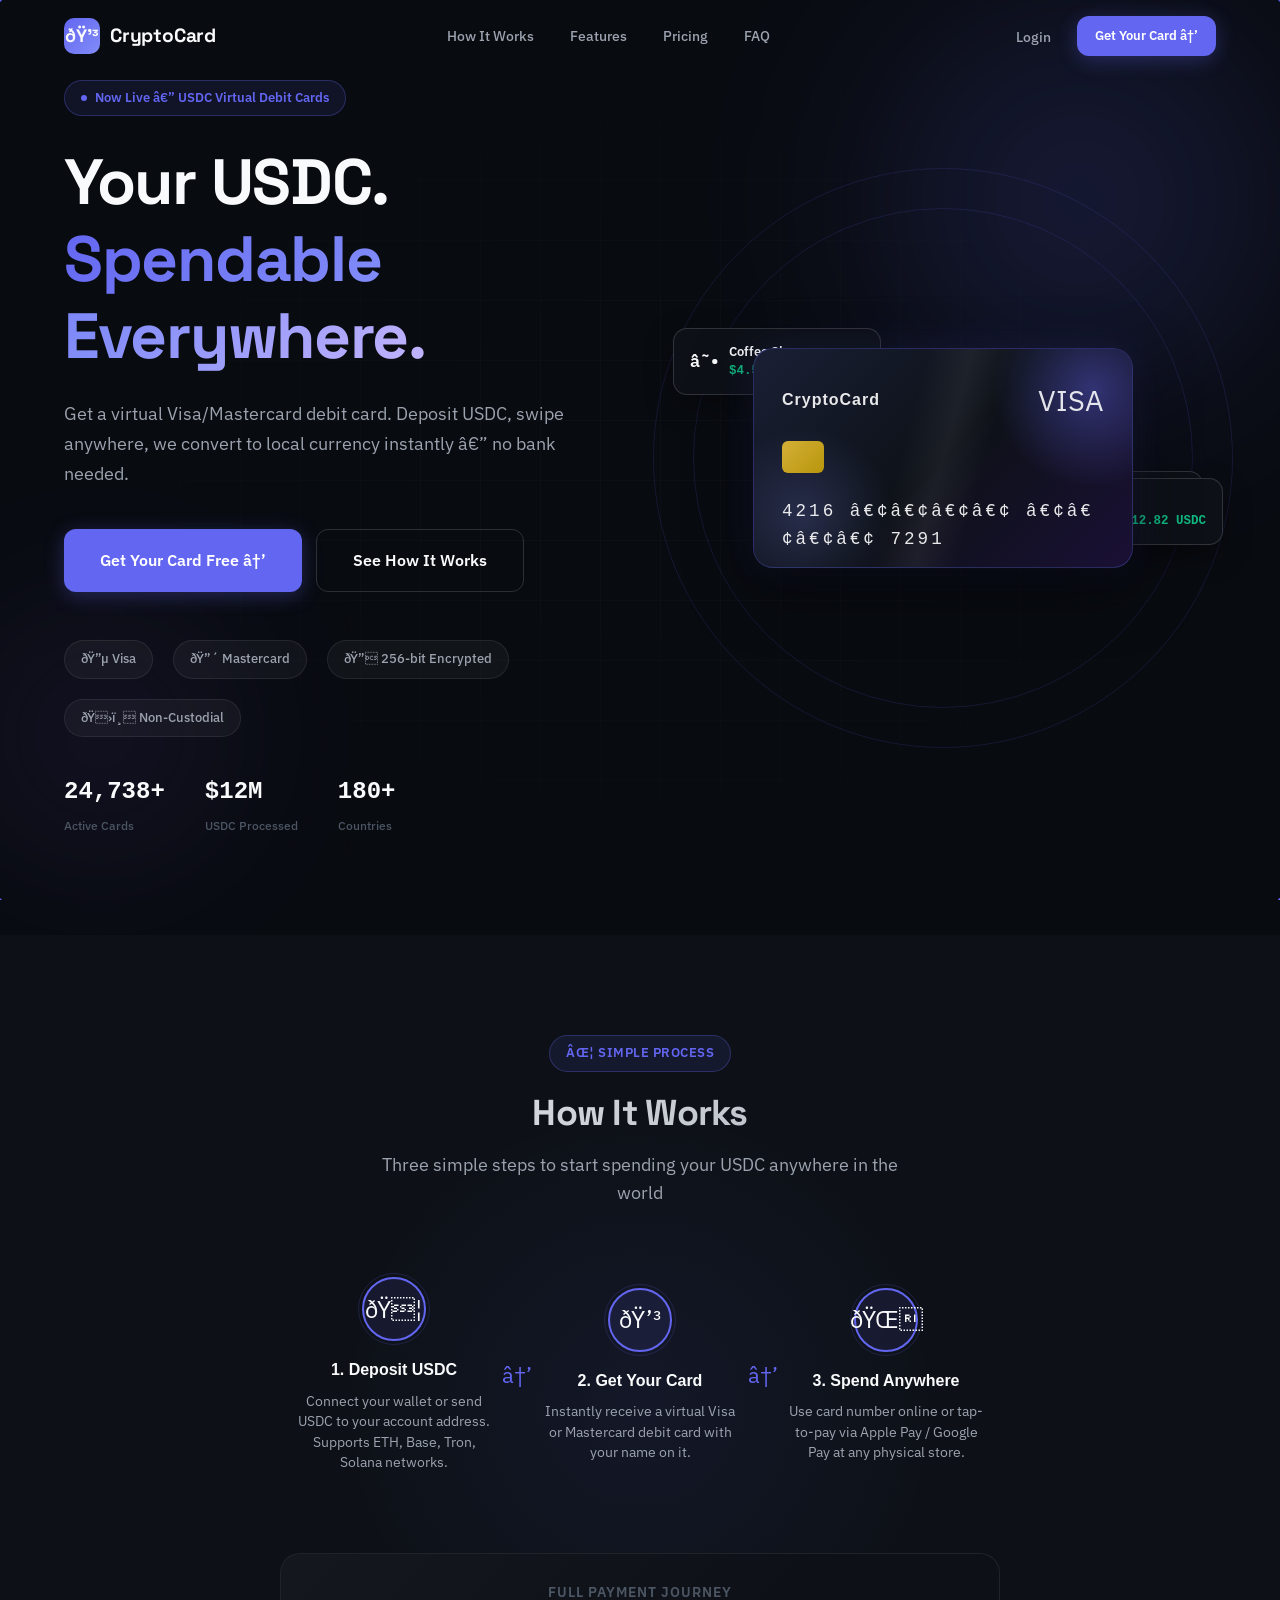
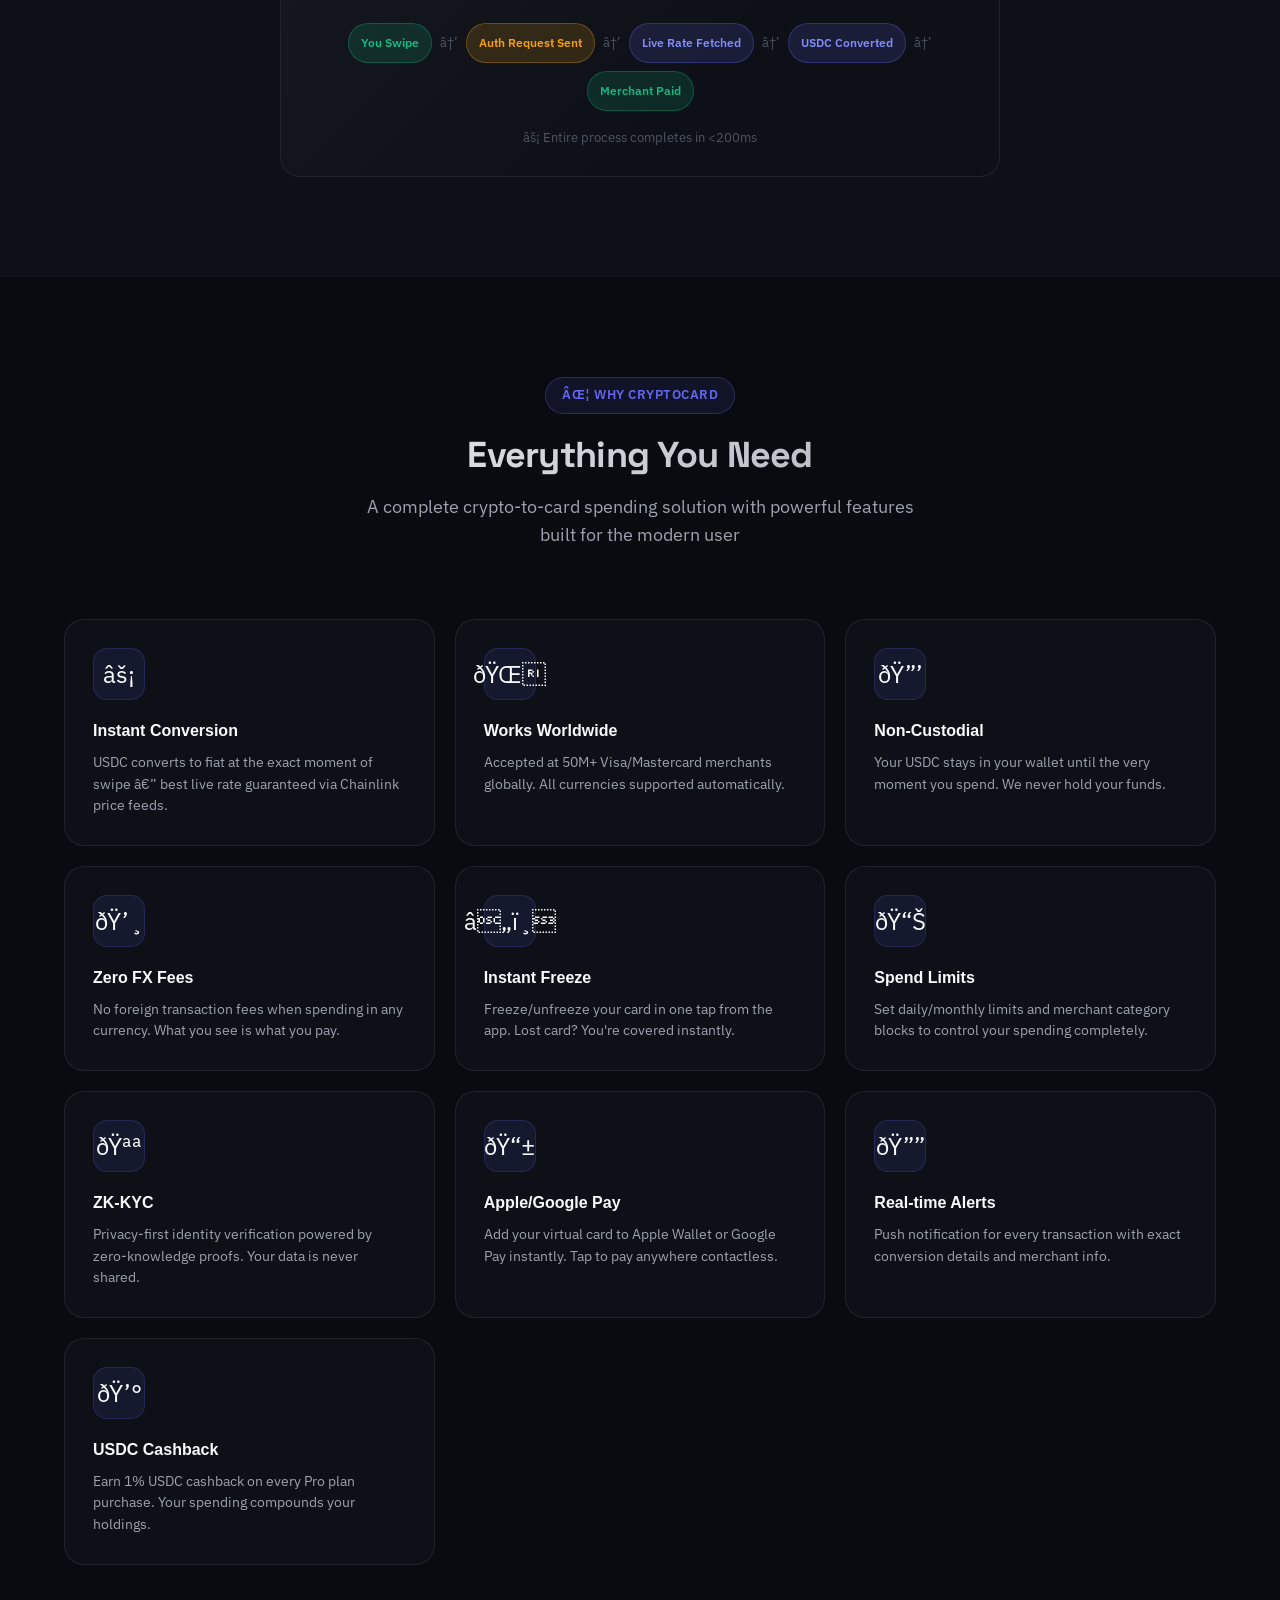
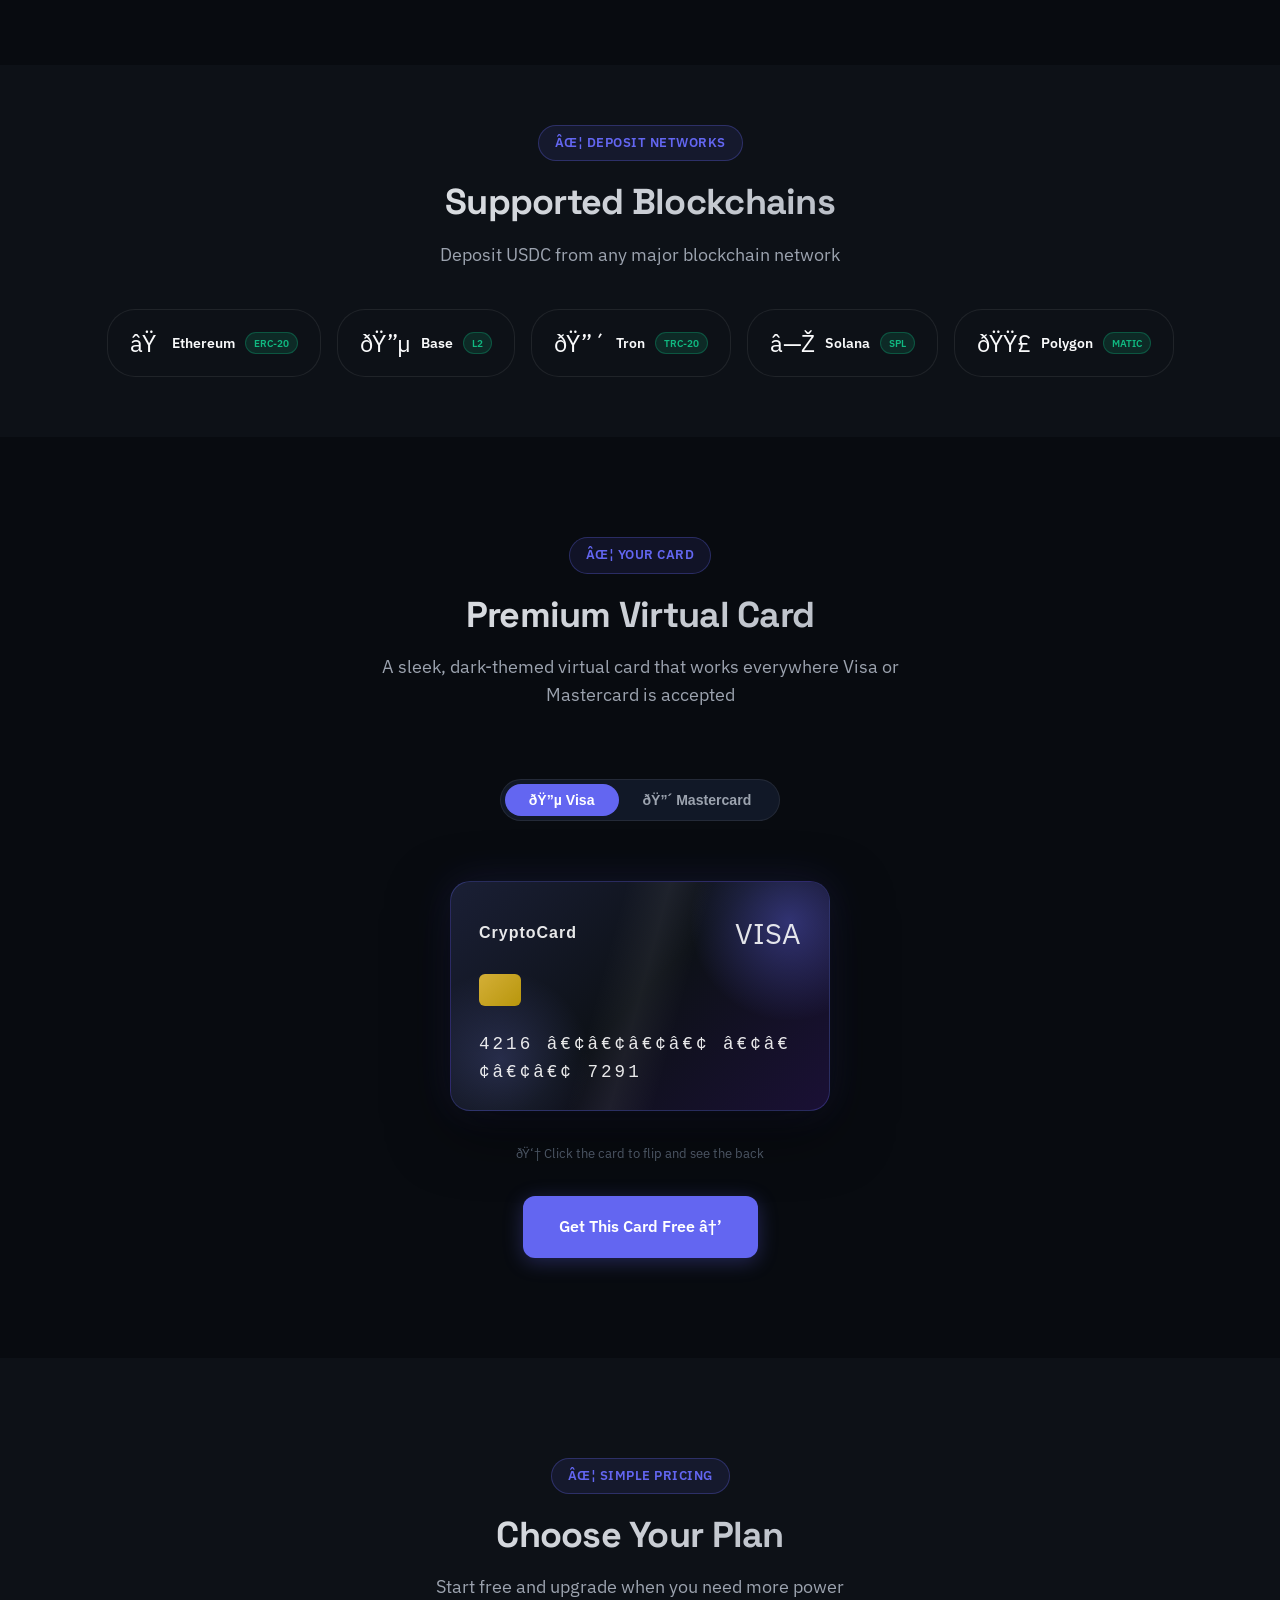
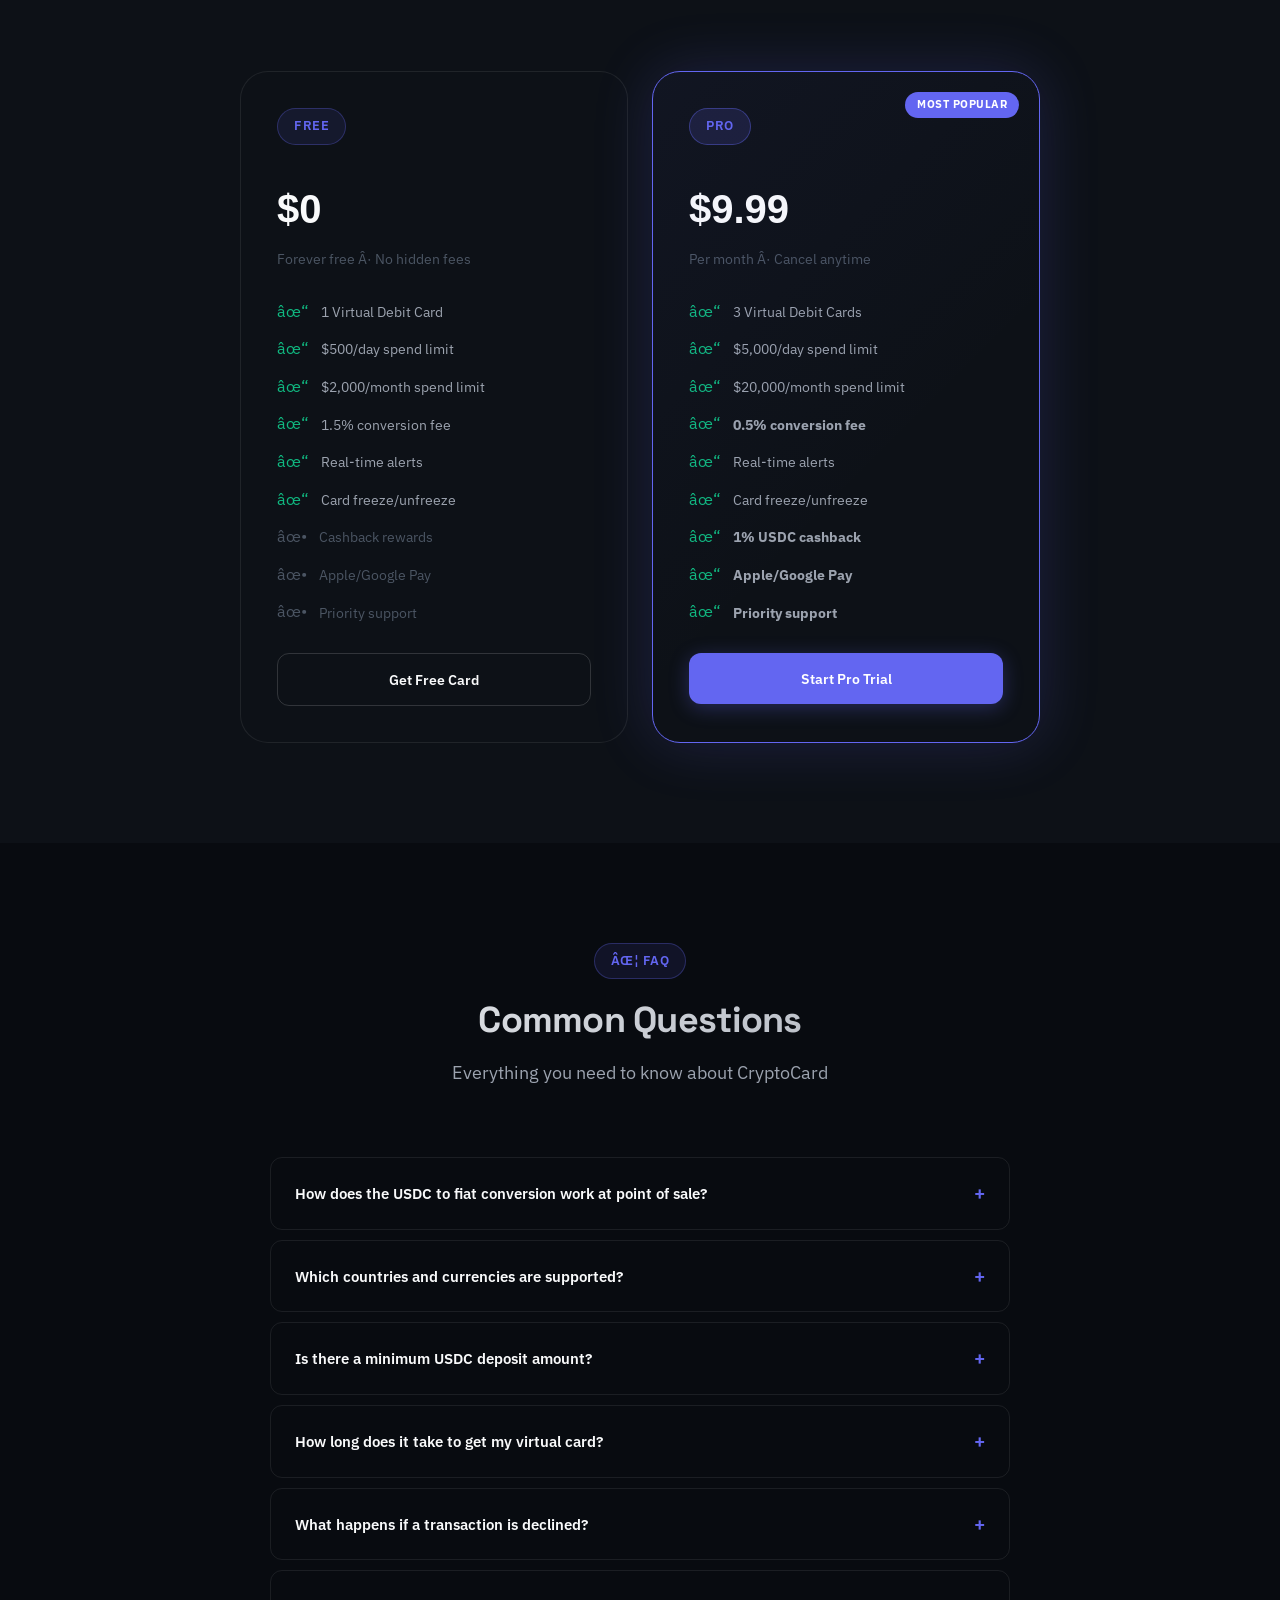
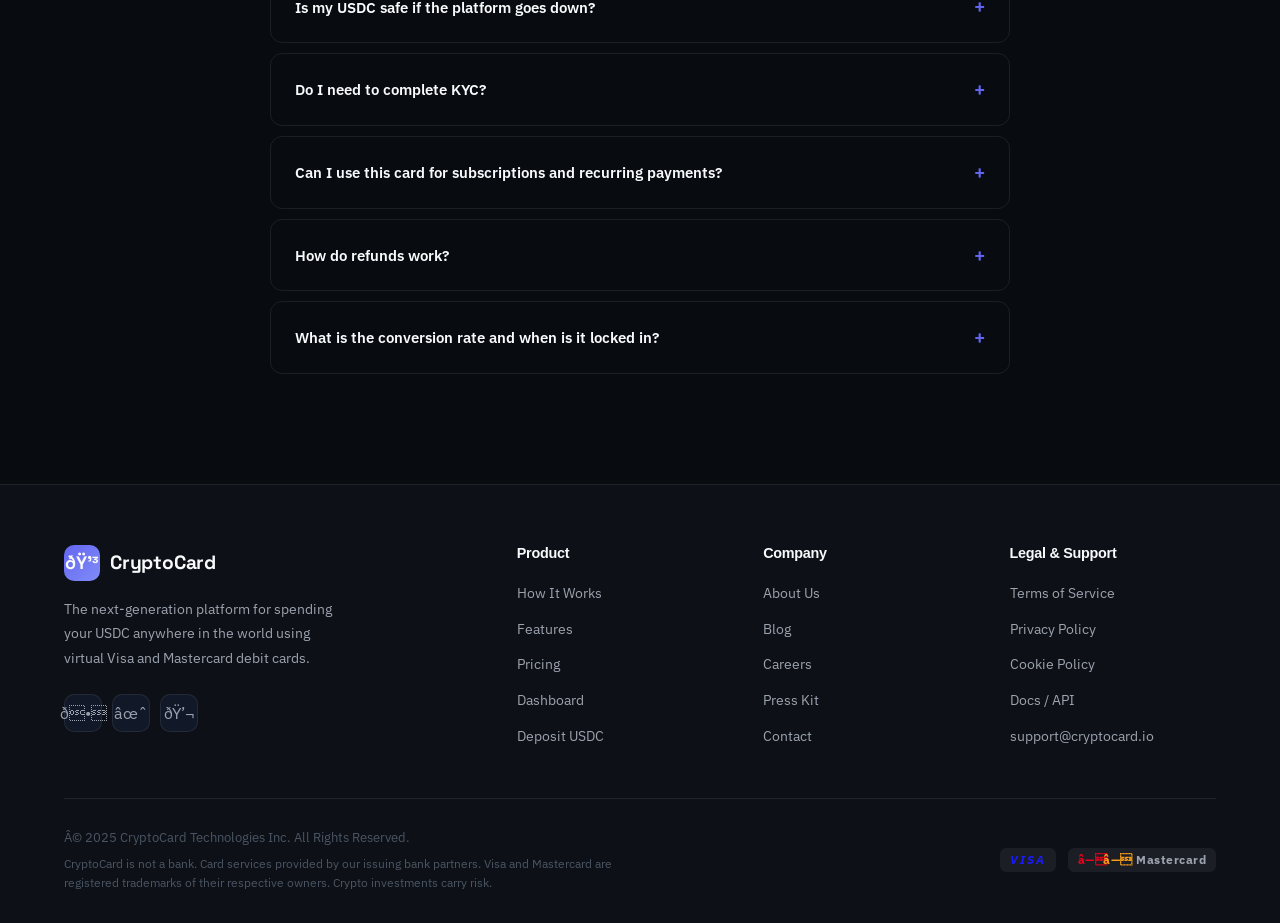
==== commit 99e02447: "Fix: Permanent inline SVG icons - zero CDN/JS dependency - All data-lucide tags replaced with raw in" ====
--- a/index.html
+++ b/index.html
@@ -1,4 +1,4 @@
-﻿<!DOCTYPE html>
+<!DOCTYPE html>
 <html lang="en">
 <head>
   <meta charset="UTF-8" />
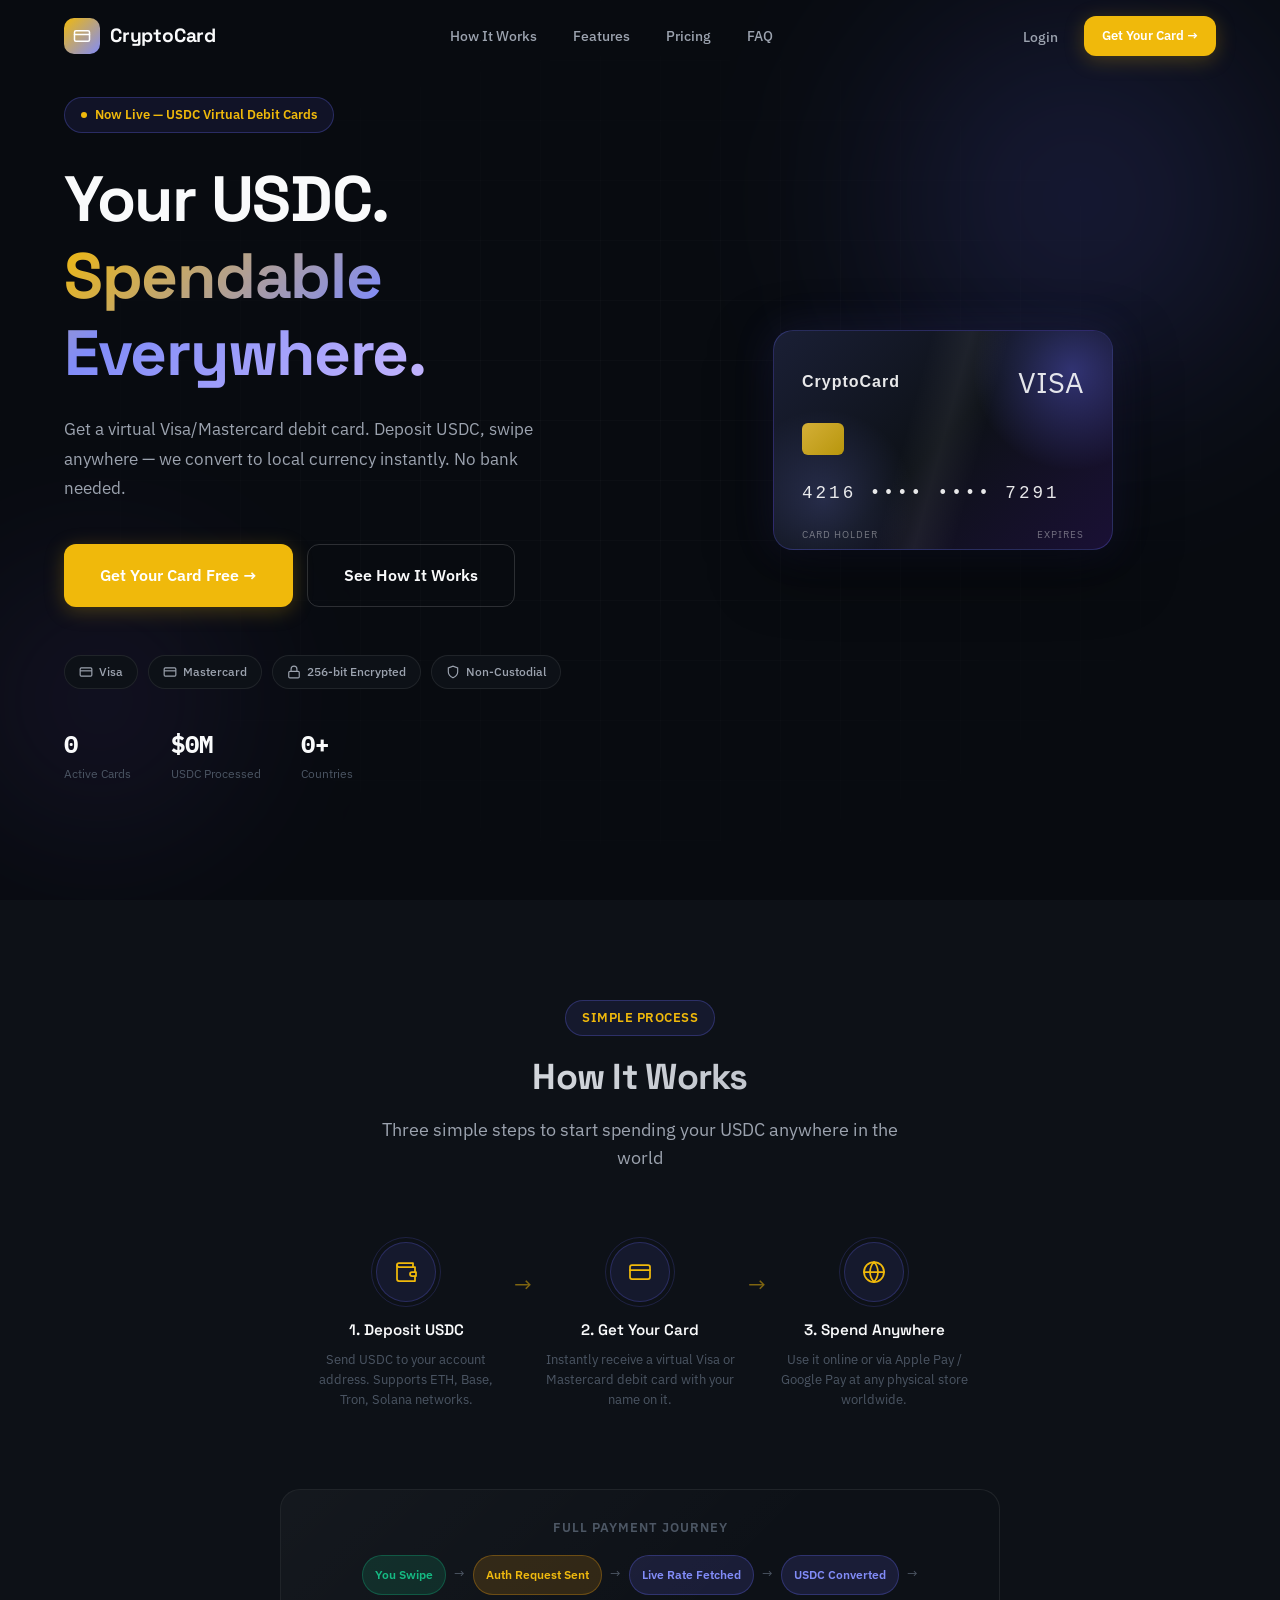
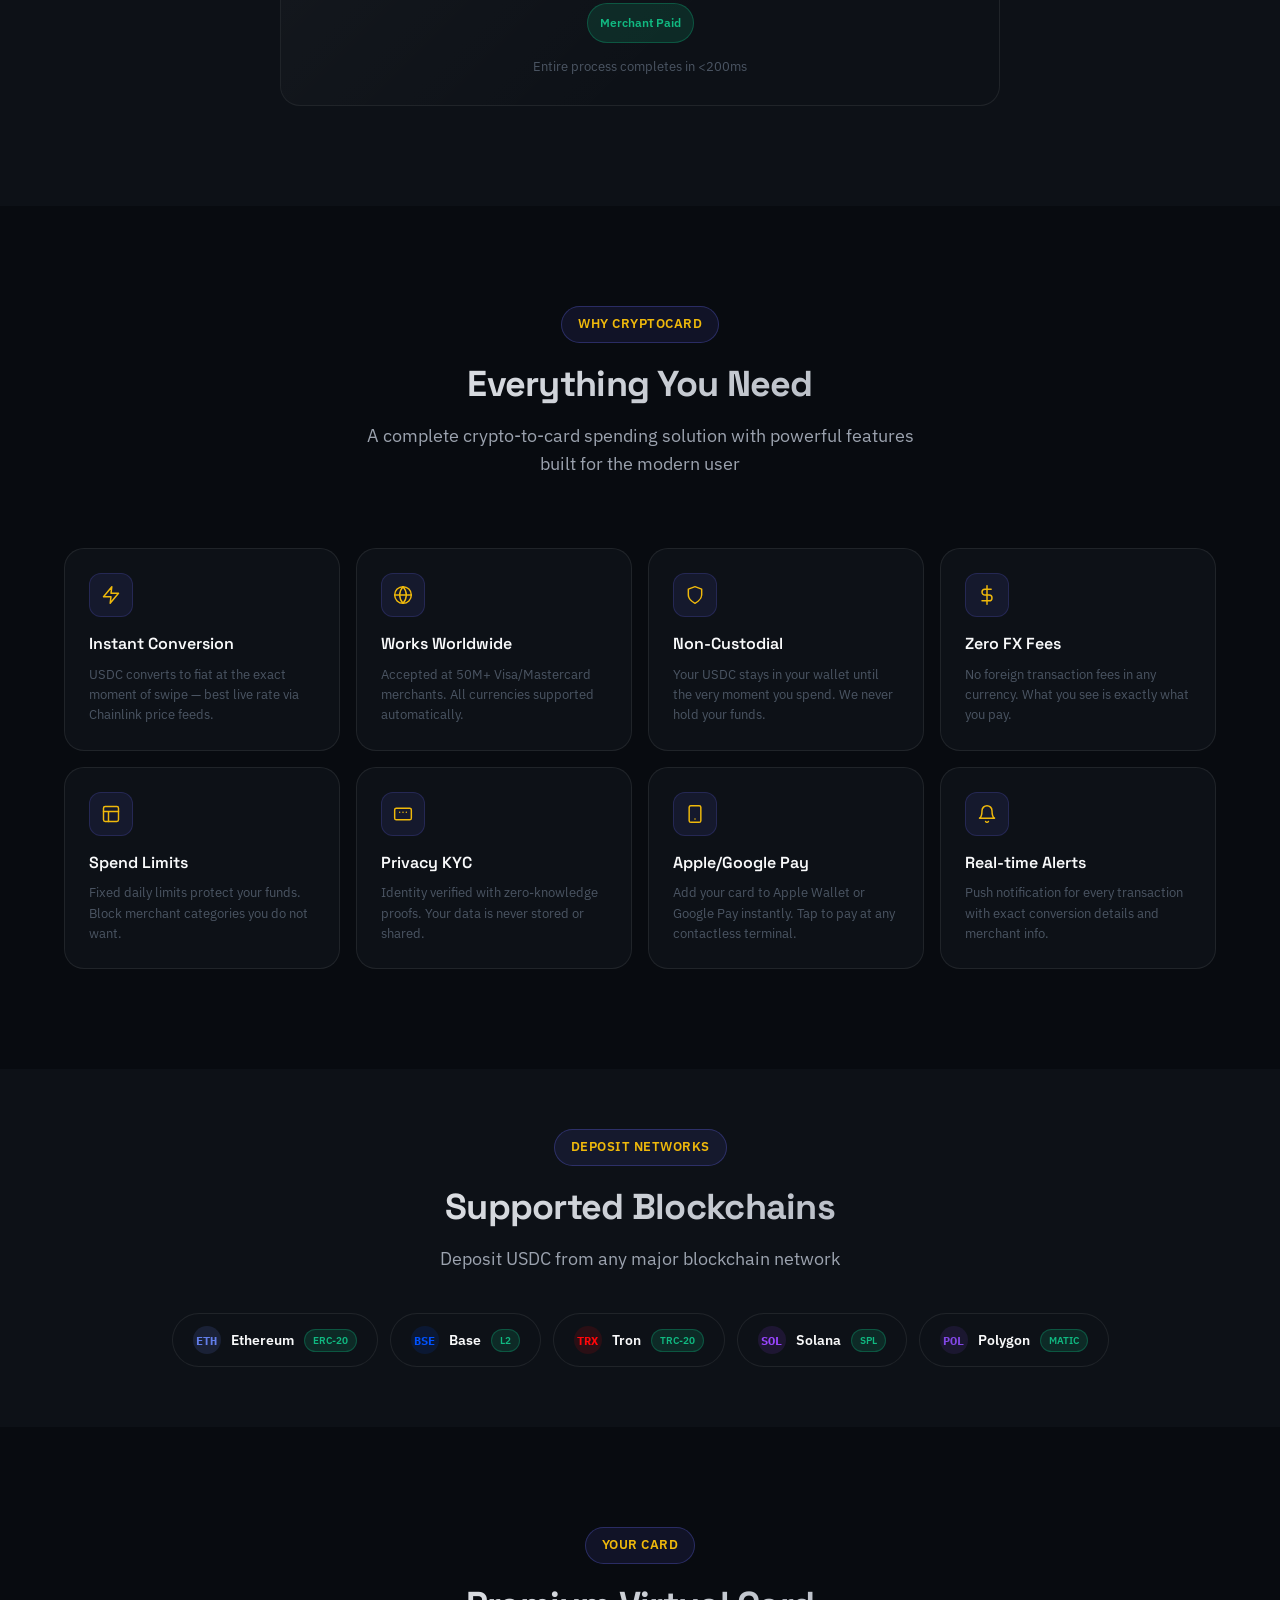
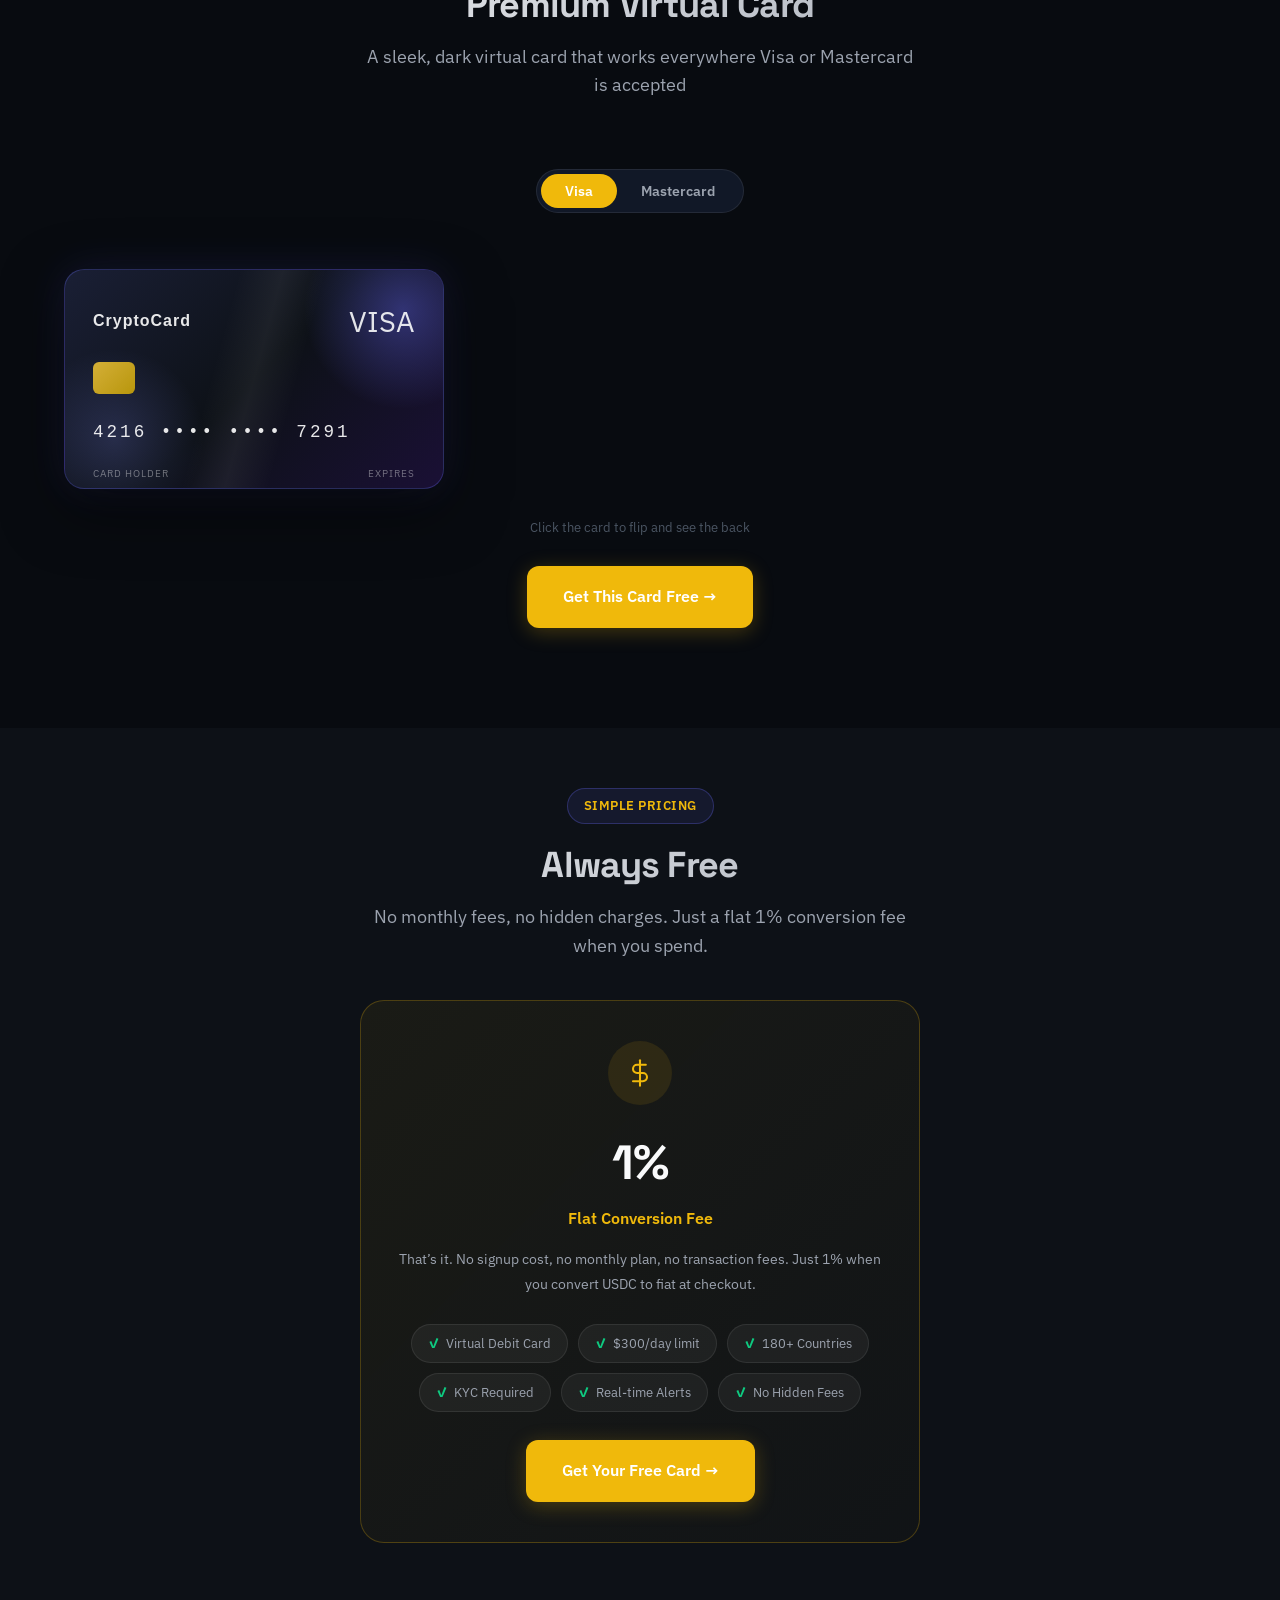
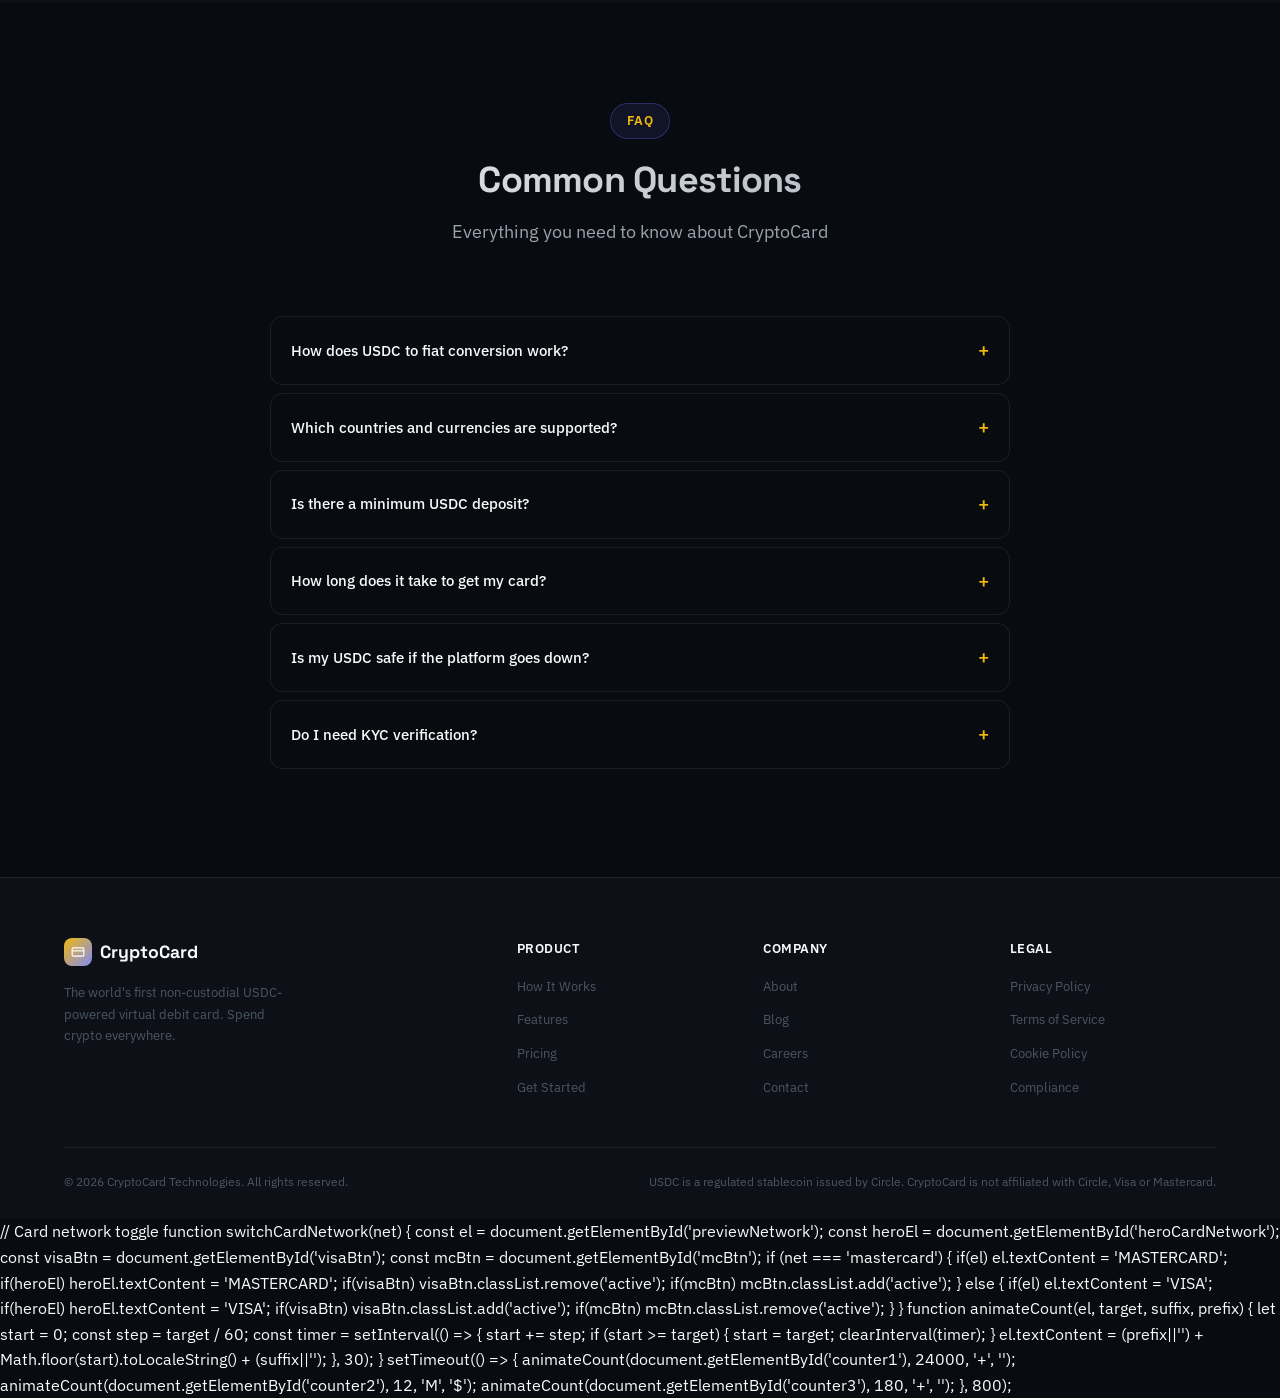
==== commit c0c04482: "Phase 5: Homepage, unified header, deposit addresses index.html: - Remove Instant Freeze feature box" ====
--- a/index.html
+++ b/index.html
@@ -2,258 +2,121 @@
 <html lang="en">
 <head>
   <meta charset="UTF-8" />
-  <meta name="viewport" content="width=device-width, initial-scale=1.0" />
-  <title>CryptoCard â€” USDC-Powered Virtual Debit Card</title>
-  <meta name="description" content="Get a virtual Visa/Mastercard debit card powered by USDC. Spend your crypto anywhere in the world â€” we convert to local currency instantly." />
+  <meta name="viewport" content="width=device-width, initial-scale=1.0, maximum-scale=1.0" />
+  <title>CryptoCard &mdash; USDC-Powered Virtual Debit Card</title>
+  <meta name="description" content="Get a virtual Visa/Mastercard debit card powered by USDC. Spend your crypto anywhere in the world." />
   <link rel="stylesheet" href="style.css" />
-  <script src="icons.js"></script>
   <style>
-    /* ===== HERO SECTION ===== */
-    .hero {
-      min-height: 100vh;
-      display: flex;
-      align-items: center;
-      position: relative;
-      overflow: hidden;
-      padding-top: 80px;
+    /* ===== HERO ===== */
+    .hero { min-height:100vh; display:flex; align-items:center; position:relative; overflow:hidden; padding-top:80px; }
+    .hero-inner { display:grid; grid-template-columns:1fr 1fr; gap:60px; align-items:center; width:100%; position:relative; z-index:1; }
+    .hero-label { display:inline-flex; align-items:center; gap:8px; padding:7px 16px; background:rgba(99,102,241,0.1); border:1px solid rgba(99,102,241,0.3); border-radius:100px; font-size:0.8rem; font-weight:600; color:var(--accent-primary); margin-bottom:28px; }
+    .dot { width:6px; height:6px; background:var(--accent-primary); border-radius:50%; animation:blink 1.5s infinite; display:inline-block; }
+    .hero h1 { font-size:clamp(2.4rem,5vw,4rem); margin-bottom:24px; }
+    .hero-sub { font-size:1.05rem; color:var(--text-secondary); line-height:1.75; margin-bottom:40px; max-width:500px; }
+    .hero-actions { display:flex; gap:14px; flex-wrap:wrap; margin-bottom:48px; }
+    .trust-badges { display:flex; gap:10px; flex-wrap:wrap; }
+    .trust-badge { display:inline-flex; align-items:center; gap:6px; padding:6px 14px; background:var(--bg-secondary); border:1px solid var(--border); border-radius:100px; font-size:0.78rem; color:var(--text-secondary); font-family:var(--font-body); }
+    .hero-stats { display:flex; gap:40px; flex-wrap:wrap; margin-top:36px; }
+    .hero-stat-num { font-family:var(--font-mono); font-size:1.5rem; font-weight:700; color:var(--text-primary); display:block; }
+    .hero-stat-label { font-size:0.78rem; color:var(--text-muted); display:block; }
+    .hero-visual { position:relative; display:flex; align-items:center; justify-content:center; min-height:460px; }
+    .hero-card-wrap { position:relative; }
+    .hero-bg { position:absolute; inset:0; pointer-events:none; }
+    .hero-bg-grid { position:absolute; inset:0; background-image:linear-gradient(rgba(255,255,255,0.02) 1px,transparent 1px),linear-gradient(90deg,rgba(255,255,255,0.02) 1px,transparent 1px); background-size:60px 60px; mask-image:radial-gradient(ellipse at center,black 20%,transparent 80%); }
+
+    /* ===== HOW IT WORKS ===== */
+    .how-it-works { background:var(--bg-secondary); position:relative; overflow:hidden; }
+    .flow-steps { display:flex; justify-content:center; align-items:flex-start; flex-wrap:wrap; gap:0; row-gap:40px; }
+    .flow-arrow { font-size:1.4rem; color:var(--accent-primary); opacity:0.5; margin:0 8px; padding-top:24px; }
+    .step-item { text-align:center; max-width:200px; }
+    .step-num { width:60px; height:60px; border-radius:50%; background:rgba(99,102,241,0.1); border:1px solid rgba(99,102,241,0.25); display:flex; align-items:center; justify-content:center; margin:0 auto 16px; }
+    .step-title { font-family:var(--font-heading); font-weight:600; font-size:0.95rem; color:var(--text-primary); margin-bottom:8px; }
+    .step-desc { font-size:0.82rem; color:var(--text-muted); line-height:1.5; }
+
+    /* ===== FEATURES ===== */
+    .features-grid { display:grid; grid-template-columns:repeat(auto-fit,minmax(260px,1fr)); gap:16px; }
+    .feature-card { background:var(--bg-secondary); border:1px solid var(--border); border-radius:var(--radius-lg); padding:24px; transition:var(--transition); }
+    .feature-card:hover { border-color:var(--border-accent); transform:translateY(-4px); box-shadow:var(--shadow-glow); }
+    .feature-icon-wrap { width:44px; height:44px; border-radius:var(--radius-md); background:rgba(99,102,241,0.1); border:1px solid rgba(99,102,241,0.2); display:flex; align-items:center; justify-content:center; margin-bottom:14px; color:var(--accent-primary); }
+    .feature-title { font-family:var(--font-heading); font-weight:600; font-size:1rem; margin-bottom:8px; color:var(--text-primary); }
+    .feature-desc { font-size:0.82rem; color:var(--text-muted); line-height:1.55; }
+
+    /* ===== NETWORKS ===== */
+    .networks-row { display:flex; justify-content:center; flex-wrap:wrap; gap:12px; }
+    .network-pill { display:flex; align-items:center; gap:10px; background:var(--bg-card); border:1px solid var(--border); border-radius:100px; padding:12px 20px; transition:var(--transition); }
+    .network-pill:hover { border-color:var(--border-accent); }
+    .network-icon { width:28px; height:28px; border-radius:50%; display:flex; align-items:center; justify-content:center; font-size:0.75rem; font-weight:700; font-family:var(--font-mono); flex-shrink:0; }
+    .network-name { font-weight:600; font-size:0.88rem; font-family:var(--font-body); }
+
+    /* ===== PRICING ===== */
+    .pricing-grid { display:grid; grid-template-columns:repeat(auto-fit,minmax(280px,1fr)); gap:24px; max-width:700px; margin:0 auto; }
+    .pricing-card { background:var(--bg-secondary); border:1px solid var(--border); border-radius:var(--radius-xl); padding:32px; position:relative; }
+    .pricing-card.featured { border-color:var(--border-accent); box-shadow:var(--shadow-glow); }
+    .pricing-badge { position:absolute; top:-12px; left:50%; transform:translateX(-50%); background:var(--accent-primary); color:#fff; font-size:0.72rem; font-weight:700; padding:4px 14px; border-radius:100px; white-space:nowrap; font-family:var(--font-body); }
+    .price-amount { font-family:var(--font-mono); font-size:2.8rem; font-weight:700; color:var(--text-primary); margin-bottom:4px; }
+    .price-period { font-size:0.8rem; color:var(--text-muted); margin-bottom:24px; }
+    .pricing-features { list-style:none; margin-bottom:24px; display:flex; flex-direction:column; gap:10px; }
+    .pricing-features li { font-size:0.85rem; color:var(--text-secondary); display:flex; align-items:center; gap:8px; }
+    .check { color:var(--accent-green); font-weight:700; width:16px; flex-shrink:0; }
+
+    /* ===== FAQ ===== */
+    .faq-item { border:1px solid var(--border); border-radius:var(--radius-md); overflow:hidden; margin-bottom:8px; transition:var(--transition); }
+    .faq-item.open { border-color:var(--border-accent); }
+    .faq-question { padding:18px 20px; cursor:pointer; display:flex; justify-content:space-between; align-items:center; gap:12px; font-weight:500; font-size:0.92rem; color:var(--text-primary); font-family:var(--font-body); }
+    .faq-icon { font-size:1.2rem; color:var(--accent-primary); flex-shrink:0; transition:var(--transition); font-style:normal; }
+    .faq-item.open .faq-icon { transform:rotate(45deg); }
+    .faq-answer { display:none; padding:0 20px 18px; font-size:0.85rem; color:var(--text-muted); line-height:1.65; }
+    .faq-item.open .faq-answer { display:block; }
+
+    /* ===== FOOTER ===== */
+    .footer { background:var(--bg-secondary); border-top:1px solid var(--border); padding:60px 0 28px; }
+    .footer-grid { display:grid; grid-template-columns:2fr 1fr 1fr 1fr; gap:40px; margin-bottom:48px; }
+    .footer-brand-name { font-family:var(--font-heading); font-weight:700; font-size:1.1rem; color:var(--text-primary); margin-bottom:10px; display:flex; align-items:center; gap:8px; }
+    .footer-brand p { font-size:0.82rem; color:var(--text-muted); line-height:1.65; max-width:240px; }
+    .footer-col-title { font-weight:600; font-size:0.82rem; color:var(--text-primary); text-transform:uppercase; letter-spacing:0.5px; margin-bottom:14px; font-family:var(--font-body); }
+    .footer-links { list-style:none; display:flex; flex-direction:column; gap:8px; }
+    .footer-links a { color:var(--text-muted); text-decoration:none; font-size:0.82rem; transition:var(--transition); }
+    .footer-links a:hover { color:var(--text-secondary); }
+    .footer-bottom { display:flex; justify-content:space-between; align-items:center; padding-top:24px; border-top:1px solid var(--border); flex-wrap:wrap; gap:12px; }
+    .footer-bottom p { font-size:0.75rem; color:var(--text-muted); }
+
+    /* ===== CARD FLIP ===== */
+    .network-toggle { display:inline-flex; align-items:center; gap:0; background:var(--bg-surface); border:1px solid var(--border); border-radius:100px; padding:4px; margin-bottom:28px; }
+    .network-toggle-btn { padding:8px 24px; border-radius:100px; font-weight:600; font-size:0.88rem; cursor:pointer; border:none; background:none; color:var(--text-secondary); transition:var(--transition); font-family:var(--font-body); }
+    .network-toggle-btn.active { background:var(--accent-primary); color:white; }
+    .card-flip-container { perspective:1000px; cursor:pointer; }
+    .card-flip-inner { position:relative; width:100%; height:100%; transform-style:preserve-3d; transition:transform 0.7s cubic-bezier(0.4,0,0.2,1); }
+    .card-flip-container.flipped .card-flip-inner { transform:rotateY(180deg); }
+    .card-face,.card-back { position:absolute; inset:0; backface-visibility:hidden; }
+    .card-back { transform:rotateY(180deg); background:linear-gradient(135deg,#1a1f35 0%,#0d1117 50%,#1a1035 100%); border-radius:20px; padding:28px; display:flex; flex-direction:column; justify-content:center; border:1px solid rgba(99,102,241,0.3); }
+    .card-back-strip { height:40px; background:rgba(0,0,0,0.5); margin:-10px -28px 20px; }
+    .card-cvv-row { display:flex; align-items:center; justify-content:flex-end; gap:12px; }
+    .card-cvv-box { background:rgba(255,255,255,0.85); padding:6px 16px; border-radius:4px; font-family:var(--font-mono); font-size:0.9rem; color:#000; letter-spacing:3px; }
+
+    /* ===== CARD PREVIEW SECTION ===== */
+    .card-preview-wrap { display:flex; flex-direction:column; align-items:center; gap:28px; }
+
+    /* ===== MOBILE ===== */
+    @media (max-width:900px) {
+      .hero-inner { grid-template-columns:1fr; text-align:center; gap:32px; }
+      .hero-visual { order:-1; min-height:300px; }
+      .hero-actions { justify-content:center; flex-direction:column; align-items:center; }
+      .hero-actions .btn { width:100%; max-width:320px; justify-content:center; }
+      .trust-badges { justify-content:center; }
+      .hero-stats { justify-content:center; }
+      .flow-steps { flex-direction:column; align-items:center; }
+      .flow-arrow { display:none; }
+      .footer-grid { grid-template-columns:1fr 1fr; }
+      .features-grid { grid-template-columns:1fr; }
     }
-
-    .hero-inner {
-      display: grid;
-      grid-template-columns: 1fr 1fr;
-      gap: 60px;
-      align-items: center;
-      width: 100%;
-      position: relative;
-      z-index: 1;
-    }
-
-    .hero-content { }
-
-    .hero-label {
-      display: inline-flex;
-      align-items: center;
-      gap: 8px;
-      padding: 7px 16px;
-      background: rgba(99,102,241,0.1);
-      border: 1px solid rgba(99,102,241,0.3);
-      border-radius: 100px;
-      font-size: 0.8rem;
-      font-weight: 600;
-      color: var(--accent-primary);
-      margin-bottom: 28px;
-      animation: fadeInUp 0.6s ease forwards;
-    }
-
-    .hero-label .dot {
-      width: 6px;
-      height: 6px;
-      background: var(--accent-primary);
-      border-radius: 50%;
-      animation: blink 1.5s infinite;
-    }
-
-    .hero h1 {
-      font-size: clamp(2.8rem, 5vw, 4rem);
-      margin-bottom: 24px;
-      animation: fadeInUp 0.6s ease 0.1s both;
-    }
-
-    .hero-sub {
-      font-size: 1.1rem;
-      color: var(--text-secondary);
-      line-height: 1.7;
-      margin-bottom: 40px;
-      max-width: 500px;
-      animation: fadeInUp 0.6s ease 0.2s both;
-    }
-
-    .hero-actions {
-      display: flex;
-      gap: 14px;
-      flex-wrap: wrap;
-      margin-bottom: 48px;
-      animation: fadeInUp 0.6s ease 0.3s both;
-    }
-
-    .trust-row {
-      animation: fadeInUp 0.6s ease 0.4s both;
-    }
-
-    /* Hero visual */
-    .hero-visual {
-      position: relative;
-      display: flex;
-      align-items: center;
-      justify-content: center;
-      min-height: 460px;
-      animation: fadeInRight 0.8s ease 0.2s both;
-    }
-
-    .hero-card-wrap {
-      position: relative;
-    }
-
-    .hero-card-wrap .vcard {
-      animation: float 5s ease-in-out infinite;
-      animation-delay: 0s;
-    }
-
-    /* Floating transaction badges */
-    .fb1 {
-      top: -20px;
-      left: -80px;
-      animation-delay: 0s;
-    }
-    .fb2 {
-      bottom: 30px;
-      right: -70px;
-      animation-delay: 1.5s;
-    }
-    .fb3 {
-      top: 130px;
-      right: -90px;
-      animation-delay: 0.8s;
-    }
-
-    /* Glow rings around card */
-    .card-ring {
-      position: absolute;
-      border-radius: 50%;
-      border: 1px solid rgba(99,102,241,0.15);
-      animation: pulse-ring 4s ease-in-out infinite;
-    }
-
-    @keyframes pulse-ring {
-      0%, 100% { transform: scale(1); opacity: 0.6; }
-      50% { transform: scale(1.08); opacity: 0.2; }
-    }
-
-    /* ===== HOW IT WORKS ===== */
-    .how-it-works {
-      background: var(--bg-secondary);
-      position: relative;
-      overflow: hidden;
-    }
-
-    .how-it-works::before {
-      content: '';
-      position: absolute;
-      top: 50%;
-      left: 50%;
-      transform: translate(-50%, -50%);
-      width: 600px;
-      height: 600px;
-      background: radial-gradient(circle, rgba(99,102,241,0.08) 0%, transparent 70%);
-      pointer-events: none;
-    }
-
-    .flow-steps {
-      display: flex;
-      justify-content: center;
-      align-items: center;
-      flex-wrap: wrap;
-      gap: 0;
-      row-gap: 40px;
-    }
-
-    .flow-arrow {
-      font-size: 1.4rem;
-      color: var(--accent-primary);
-      opacity: 0.5;
-      margin: 0 8px;
-    }
-
-    /* ===== CARD TOGGLE ===== */
-    .network-toggle {
-      display: flex;
-      align-items: center;
-      gap: 0;
-      background: var(--bg-surface);
-      border: 1px solid var(--border);
-      border-radius: 100px;
-      padding: 4px;
-      margin-bottom: 28px;
-    }
-
-    .network-toggle-btn {
-      padding: 8px 24px;
-      border-radius: 100px;
-      font-weight: 600;
-      font-size: 0.88rem;
-      cursor: pointer;
-      border: none;
-      background: none;
-      color: var(--text-secondary);
-      transition: var(--transition);
-    }
-
-    .network-toggle-btn.active {
-      background: var(--accent-primary);
-      color: white;
-    }
-
-    /* ===== HERO BACKGROUND ===== */
-    .hero-bg {
-      position: absolute;
-      inset: 0;
-      pointer-events: none;
-    }
-
-    .hero-bg-grid {
-      position: absolute;
-      inset: 0;
-      background-image:
-        linear-gradient(rgba(255,255,255,0.02) 1px, transparent 1px),
-        linear-gradient(90deg, rgba(255,255,255,0.02) 1px, transparent 1px);
-      background-size: 60px 60px;
-      mask-image: radial-gradient(ellipse at center, black 20%, transparent 80%);
-    }
-
-    /* ===== ANIMATED COUNTER ===== */
-    .hero-stats {
-      display: flex;
-      gap: 40px;
-      flex-wrap: wrap;
-    }
-
-    .hero-stat-item {
-      display: flex;
-      flex-direction: column;
-      gap: 4px;
-    }
-
-    .hero-stat-num {
-      font-family: 'Space Mono', monospace;
-      font-size: 1.5rem;
-      font-weight: 700;
-      color: var(--text-primary);
-    }
-
-    .hero-stat-label {
-      font-size: 0.78rem;
-      color: var(--text-muted);
-      font-weight: 500;
-    }
-
-    @media (max-width: 900px) {
-      .hero-inner {
-        grid-template-columns: 1fr;
-        text-align: center;
-      }
-      .hero-actions {
-        justify-content: center;
-      }
-      .trust-badges {
-        justify-content: center;
-      }
-      .hero-visual {
-        order: -1;
-        min-height: 380px;
-      }
-      .fb1, .fb2, .fb3 {
-        display: none;
-      }
+    @media (max-width:600px) {
+      .hero-inner { gap:20px; }
+      .footer-grid { grid-template-columns:1fr; }
+      .pricing-grid { grid-template-columns:1fr; }
+      .card-flip-container { max-width:300px; height:185px !important; }
+      .networks-row { gap:8px; }
+      .network-pill { padding:10px 14px; }
     }
   </style>
 </head>
@@ -264,7 +127,9 @@
   <div class="container">
     <div class="navbar-inner">
       <a href="index.html" class="nav-logo">
-        <div class="nav-logo-icon">ðŸ’³</div>
+        <div class="nav-logo-icon">
+          <svg xmlns="http://www.w3.org/2000/svg" width="18" height="18" viewBox="0 0 24 24" fill="none" stroke="white" stroke-width="2" stroke-linecap="round" stroke-linejoin="round"><rect width="20" height="14" x="2" y="5" rx="2"/><line x1="2" y1="10" x2="22" y2="10"/></svg>
+        </div>
         CryptoCard
       </a>
       <ul class="nav-menu">
@@ -275,7 +140,7 @@
       </ul>
       <div class="nav-actions">
         <a href="auth.html" class="nav-login">Login</a>
-        <a href="auth.html" class="btn btn-primary btn-sm">Get Your Card â†’</a>
+        <a href="auth.html" class="btn btn-primary btn-sm">Get Your Card &rarr;</a>
       </div>
       <button class="hamburger" id="hamburgerBtn" aria-label="Menu">
         <span></span><span></span><span></span>
@@ -286,12 +151,12 @@
 
 <!-- Mobile Menu -->
 <div class="mobile-menu" id="mobileMenu">
-  <button class="mobile-close" id="mobileClose">âœ•</button>
+  <button class="mobile-close" id="mobileClose">&#x2715;</button>
   <a href="#how-it-works" class="mobile-link">How It Works</a>
   <a href="#features" class="mobile-link">Features</a>
   <a href="#pricing" class="mobile-link">Pricing</a>
   <a href="#faq" class="mobile-link">FAQ</a>
-  <a href="auth.html" class="btn btn-primary">Get Your Card â†’</a>
+  <a href="auth.html" class="btn btn-primary">Get Your Card &rarr;</a>
 </div>
 
 <!-- ===== HERO ===== -->
@@ -301,386 +166,278 @@
     <div class="glow-orb glow-orb-indigo" style="width:600px;height:600px;top:-100px;right:-100px;opacity:0.6;"></div>
     <div class="glow-orb glow-orb-purple" style="width:400px;height:400px;bottom:0;left:-100px;opacity:0.5;"></div>
   </div>
-  <canvas id="particle-canvas"></canvas>
 
   <div class="container">
     <div class="hero-inner">
-      <!-- Left: Text Content -->
+      <!-- Left: Text -->
       <div class="hero-content">
-        <div class="hero-label">
-          <span class="dot"></span>
-          Now Live â€” USDC Virtual Debit Cards
-        </div>
-
+        <div class="hero-label"><span class="dot"></span>Now Live &mdash; USDC Virtual Debit Cards</div>
         <h1>Your USDC.<br><span class="gradient-text">Spendable Everywhere.</span></h1>
-
-        <p class="hero-sub">
-          Get a virtual Visa/Mastercard debit card. Deposit USDC, swipe anywhere, we convert to local currency instantly â€” no bank needed.
-        </p>
-
+        <p class="hero-sub">Get a virtual Visa/Mastercard debit card. Deposit USDC, swipe anywhere &mdash; we convert to local currency instantly. No bank needed.</p>
         <div class="hero-actions">
-          <a href="auth.html" class="btn btn-primary btn-lg">Get Your Card Free â†’</a>
+          <a href="auth.html" class="btn btn-primary btn-lg">Get Your Card Free &rarr;</a>
           <a href="#how-it-works" class="btn btn-secondary btn-lg">See How It Works</a>
         </div>
-
-        <div class="trust-row">
-          <div class="trust-badges">
-            <div class="trust-badge">ðŸ”µ Visa</div>
-            <div class="trust-badge">ðŸ”´ Mastercard</div>
-            <div class="trust-badge">ðŸ” 256-bit Encrypted</div>
-            <div class="trust-badge">ðŸ›ï¸ Non-Custodial</div>
-          </div>
-        </div>
-
-        <div style="margin-top: 36px;" class="hero-stats">
-          <div class="hero-stat-item">
-            <span class="hero-stat-num" id="counter1">0</span>
-            <span class="hero-stat-label">Active Cards</span>
-          </div>
-          <div class="hero-stat-item">
-            <span class="hero-stat-num" id="counter2">$0M</span>
-            <span class="hero-stat-label">USDC Processed</span>
-          </div>
-          <div class="hero-stat-item">
-            <span class="hero-stat-num" id="counter3">0+</span>
-            <span class="hero-stat-label">Countries</span>
-          </div>
-        </div>
-      </div>
-
-      <!-- Right: Card Visual -->
+        <div class="trust-badges">
+          <div class="trust-badge">
+            <svg xmlns="http://www.w3.org/2000/svg" width="14" height="14" viewBox="0 0 24 24" fill="none" stroke="currentColor" stroke-width="2"><rect width="20" height="14" x="2" y="5" rx="2"/><line x1="2" y1="10" x2="22" y2="10"/></svg>
+            Visa
+          </div>
+          <div class="trust-badge">
+            <svg xmlns="http://www.w3.org/2000/svg" width="14" height="14" viewBox="0 0 24 24" fill="none" stroke="currentColor" stroke-width="2"><rect width="20" height="14" x="2" y="5" rx="2"/><line x1="2" y1="10" x2="22" y2="10"/></svg>
+            Mastercard
+          </div>
+          <div class="trust-badge">
+            <svg xmlns="http://www.w3.org/2000/svg" width="14" height="14" viewBox="0 0 24 24" fill="none" stroke="currentColor" stroke-width="2"><rect width="18" height="11" x="3" y="11" rx="2"/><path d="M7 11V7a5 5 0 0 1 10 0v4"/></svg>
+            256-bit Encrypted
+          </div>
+          <div class="trust-badge">
+            <svg xmlns="http://www.w3.org/2000/svg" width="14" height="14" viewBox="0 0 24 24" fill="none" stroke="currentColor" stroke-width="2"><path d="M12 22s8-4 8-10V5l-8-3-8 3v7c0 6 8 10 8 10z"/></svg>
+            Non-Custodial
+          </div>
+        </div>
+        <div class="hero-stats">
+          <div><span class="hero-stat-num" id="counter1">0</span><span class="hero-stat-label">Active Cards</span></div>
+          <div><span class="hero-stat-num" id="counter2">$0M</span><span class="hero-stat-label">USDC Processed</span></div>
+          <div><span class="hero-stat-num" id="counter3">0+</span><span class="hero-stat-label">Countries</span></div>
+        </div>
+      </div>
+
+      <!-- Right: Card -->
       <div class="hero-visual">
-        <!-- Rings -->
-        <div class="card-ring" style="width:500px;height:500px;"></div>
-        <div class="card-ring" style="width:580px;height:580px;animation-delay:1s;"></div>
-
         <div class="hero-card-wrap">
-          <!-- Floating Badges -->
-          <div class="floating-badge fb1">
-            <span class="fb-icon">â˜•</span>
-            <div>
-              <div>Coffee Shop</div>
-              <div class="fb-amount">$4.50 Â· 4.51 USDC</div>
-            </div>
-          </div>
-          <div class="floating-badge fb2">
-            <span class="fb-icon">ðŸ›’</span>
-            <div>
-              <div>Amazon Purchase</div>
-              <div class="fb-amount">$89.99 Â· 90.08 USDC</div>
-            </div>
-          </div>
-          <div class="floating-badge fb3">
-            <span class="fb-icon">âœˆï¸</span>
-            <div>
-              <div>Flight Booking</div>
-              <div class="fb-amount">$412.00 Â· 412.82 USDC</div>
-            </div>
-          </div>
-
-          <!-- Virtual Card -->
-          <div class="vcard" id="heroCard">
+          <div class="vcard" id="heroCard" style="width:340px;max-width:100%;">
             <div class="vcard-shimmer"></div>
             <div class="vcard-top">
               <div class="vcard-brand">CryptoCard</div>
               <div class="vcard-network" id="heroCardNetwork">VISA</div>
             </div>
-            <div style="margin: 18px 0;">
-              <div class="vcard-chip"></div>
+            <div style="margin:18px 0;"><div class="vcard-chip"></div></div>
+            <div class="vcard-number">4216 &bull;&bull;&bull;&bull; &bull;&bull;&bull;&bull; 7291</div>
+            <div class="vcard-bottom">
+              <div><div class="vcard-label">Card Holder</div><div class="vcard-name">CRYPTO USER</div></div>
+              <div style="text-align:right;"><div class="vcard-label">Expires</div><div class="vcard-expiry">09/28</div></div>
             </div>
-            <div class="vcard-number">4216 â€¢â€¢â€¢â€¢ â€¢â€¢â€¢â€¢ 7291</div>
-            <div class="vcard-bottom">
-              <div>
-                <div class="vcard-label">Card Holder</div>
-                <div class="vcard-name">CRYPTO USER</div>
-              </div>
-              <div style="text-align:right;">
-                <div class="vcard-label">Expires</div>
-                <div class="vcard-expiry">09/28</div>
+          </div>
+        </div>
+      </div>
+    </div>
+  </div>
+</section>
+
+<!-- ===== HOW IT WORKS ===== -->
+<section class="how-it-works" id="how-it-works">
+  <div class="container">
+    <div class="section-header reveal">
+      <div class="section-label">Simple Process</div>
+      <h2>How It Works</h2>
+      <p>Three simple steps to start spending your USDC anywhere in the world</p>
+    </div>
+    <div class="flow-steps stagger">
+      <div class="step-item reveal">
+        <div class="step-num">
+          <svg xmlns="http://www.w3.org/2000/svg" width="24" height="24" viewBox="0 0 24 24" fill="none" stroke="var(--accent-primary)" stroke-width="1.75" stroke-linecap="round" stroke-linejoin="round"><path d="M21 12V7H5a2 2 0 0 1 0-4h14v4"/><path d="M3 5v14a2 2 0 0 0 2 2h16v-5"/><path d="M18 12a2 2 0 0 0 0 4h4v-4Z"/></svg>
+        </div>
+        <div class="step-title">1. Deposit USDC</div>
+        <div class="step-desc">Send USDC to your account address. Supports ETH, Base, Tron, Solana networks.</div>
+      </div>
+      <div class="flow-arrow">&rarr;</div>
+      <div class="step-item reveal">
+        <div class="step-num">
+          <svg xmlns="http://www.w3.org/2000/svg" width="24" height="24" viewBox="0 0 24 24" fill="none" stroke="var(--accent-primary)" stroke-width="1.75" stroke-linecap="round" stroke-linejoin="round"><rect width="20" height="14" x="2" y="5" rx="2"/><line x1="2" y1="10" x2="22" y2="10"/></svg>
+        </div>
+        <div class="step-title">2. Get Your Card</div>
+        <div class="step-desc">Instantly receive a virtual Visa or Mastercard debit card with your name on it.</div>
+      </div>
+      <div class="flow-arrow">&rarr;</div>
+      <div class="step-item reveal">
+        <div class="step-num">
+          <svg xmlns="http://www.w3.org/2000/svg" width="24" height="24" viewBox="0 0 24 24" fill="none" stroke="var(--accent-primary)" stroke-width="1.75" stroke-linecap="round" stroke-linejoin="round"><circle cx="12" cy="12" r="10"/><line x1="2" y1="12" x2="22" y2="12"/><path d="M12 2a15.3 15.3 0 0 1 4 10 15.3 15.3 0 0 1-4 10 15.3 15.3 0 0 1-4-10 15.3 15.3 0 0 1 4-10z"/></svg>
+        </div>
+        <div class="step-title">3. Spend Anywhere</div>
+        <div class="step-desc">Use it online or via Apple Pay / Google Pay at any physical store worldwide.</div>
+      </div>
+    </div>
+
+    <div style="margin-top:80px;max-width:720px;margin-left:auto;margin-right:auto;" class="reveal">
+      <div class="glass-card" style="text-align:center;">
+        <div style="font-size:0.8rem;color:var(--text-muted);margin-bottom:16px;text-transform:uppercase;letter-spacing:1px;font-weight:600;">Full Payment Journey</div>
+        <div style="display:flex;align-items:center;justify-content:center;gap:8px;flex-wrap:wrap;font-size:0.82rem;color:var(--text-secondary);line-height:2.5;">
+          <span class="badge badge-active">You Swipe</span>
+          <span style="color:var(--text-muted);">&rarr;</span>
+          <span class="badge badge-pending">Auth Request Sent</span>
+          <span style="color:var(--text-muted);">&rarr;</span>
+          <span class="badge" style="background:rgba(99,102,241,0.15);color:#818CF8;border:1px solid rgba(99,102,241,0.3);">Live Rate Fetched</span>
+          <span style="color:var(--text-muted);">&rarr;</span>
+          <span class="badge" style="background:rgba(99,102,241,0.15);color:#818CF8;border:1px solid rgba(99,102,241,0.3);">USDC Converted</span>
+          <span style="color:var(--text-muted);">&rarr;</span>
+          <span class="badge badge-active">Merchant Paid</span>
+        </div>
+        <div style="margin-top:14px;font-size:0.8rem;color:var(--text-muted);">Entire process completes in &lt;200ms</div>
+      </div>
+    </div>
+  </div>
+</section>
+
+<!-- ===== FEATURES ===== -->
+<section id="features">
+  <div class="container">
+    <div class="section-header reveal">
+      <div class="section-label">Why CryptoCard</div>
+      <h2>Everything You Need</h2>
+      <p>A complete crypto-to-card spending solution with powerful features built for the modern user</p>
+    </div>
+    <div class="features-grid stagger">
+      <div class="feature-card reveal">
+        <div class="feature-icon-wrap"><svg xmlns="http://www.w3.org/2000/svg" width="20" height="20" viewBox="0 0 24 24" fill="none" stroke="currentColor" stroke-width="1.75" stroke-linecap="round" stroke-linejoin="round"><polygon points="13 2 3 14 12 14 11 22 21 10 12 10 13 2"/></svg></div>
+        <div class="feature-title">Instant Conversion</div>
+        <div class="feature-desc">USDC converts to fiat at the exact moment of swipe &mdash; best live rate via Chainlink price feeds.</div>
+      </div>
+      <div class="feature-card reveal">
+        <div class="feature-icon-wrap"><svg xmlns="http://www.w3.org/2000/svg" width="20" height="20" viewBox="0 0 24 24" fill="none" stroke="currentColor" stroke-width="1.75" stroke-linecap="round" stroke-linejoin="round"><circle cx="12" cy="12" r="10"/><line x1="2" y1="12" x2="22" y2="12"/><path d="M12 2a15.3 15.3 0 0 1 4 10 15.3 15.3 0 0 1-4 10 15.3 15.3 0 0 1-4-10 15.3 15.3 0 0 1 4-10z"/></svg></div>
+        <div class="feature-title">Works Worldwide</div>
+        <div class="feature-desc">Accepted at 50M+ Visa/Mastercard merchants. All currencies supported automatically.</div>
+      </div>
+      <div class="feature-card reveal">
+        <div class="feature-icon-wrap"><svg xmlns="http://www.w3.org/2000/svg" width="20" height="20" viewBox="0 0 24 24" fill="none" stroke="currentColor" stroke-width="1.75" stroke-linecap="round" stroke-linejoin="round"><path d="M12 22s8-4 8-10V5l-8-3-8 3v7c0 6 8 10 8 10z"/></svg></div>
+        <div class="feature-title">Non-Custodial</div>
+        <div class="feature-desc">Your USDC stays in your wallet until the very moment you spend. We never hold your funds.</div>
+      </div>
+      <div class="feature-card reveal">
+        <div class="feature-icon-wrap"><svg xmlns="http://www.w3.org/2000/svg" width="20" height="20" viewBox="0 0 24 24" fill="none" stroke="currentColor" stroke-width="1.75" stroke-linecap="round" stroke-linejoin="round"><line x1="12" y1="1" x2="12" y2="23"/><path d="M17 5H9.5a3.5 3.5 0 0 0 0 7h5a3.5 3.5 0 0 1 0 7H6"/></svg></div>
+        <div class="feature-title">Zero FX Fees</div>
+        <div class="feature-desc">No foreign transaction fees in any currency. What you see is exactly what you pay.</div>
+      </div>
+
+      <div class="feature-card reveal">
+        <div class="feature-icon-wrap"><svg xmlns="http://www.w3.org/2000/svg" width="20" height="20" viewBox="0 0 24 24" fill="none" stroke="currentColor" stroke-width="1.75" stroke-linecap="round" stroke-linejoin="round"><rect width="18" height="18" x="3" y="3" rx="2"/><path d="M3 9h18M9 21V9"/></svg></div>
+        <div class="feature-title">Spend Limits</div>
+        <div class="feature-desc">Fixed daily limits protect your funds. Block merchant categories you do not want.</div>
+      </div>
+      <div class="feature-card reveal">
+        <div class="feature-icon-wrap"><svg xmlns="http://www.w3.org/2000/svg" width="20" height="20" viewBox="0 0 24 24" fill="none" stroke="currentColor" stroke-width="1.75" stroke-linecap="round" stroke-linejoin="round"><rect width="20" height="14" x="2" y="5" rx="2"/><path d="M16 10h.01"/><path d="M12 10h.01"/><path d="M8 10h.01"/></svg></div>
+        <div class="feature-title">Privacy KYC</div>
+        <div class="feature-desc">Identity verified with zero-knowledge proofs. Your data is never stored or shared.</div>
+      </div>
+      <div class="feature-card reveal">
+        <div class="feature-icon-wrap"><svg xmlns="http://www.w3.org/2000/svg" width="20" height="20" viewBox="0 0 24 24" fill="none" stroke="currentColor" stroke-width="1.75" stroke-linecap="round" stroke-linejoin="round"><rect x="5" y="2" width="14" height="20" rx="2" ry="2"/><line x1="12" y1="18" x2="12.01" y2="18"/></svg></div>
+        <div class="feature-title">Apple/Google Pay</div>
+        <div class="feature-desc">Add your card to Apple Wallet or Google Pay instantly. Tap to pay at any contactless terminal.</div>
+      </div>
+      <div class="feature-card reveal">
+        <div class="feature-icon-wrap"><svg xmlns="http://www.w3.org/2000/svg" width="20" height="20" viewBox="0 0 24 24" fill="none" stroke="currentColor" stroke-width="1.75" stroke-linecap="round" stroke-linejoin="round"><path d="M18 8A6 6 0 0 0 6 8c0 7-3 9-3 9h18s-3-2-3-9"/><path d="M13.73 21a2 2 0 0 1-3.46 0"/></svg></div>
+        <div class="feature-title">Real-time Alerts</div>
+        <div class="feature-desc">Push notification for every transaction with exact conversion details and merchant info.</div>
+      </div>
+    </div>
+  </div>
+</section>
+
+<!-- ===== SUPPORTED NETWORKS ===== -->
+<section style="padding:60px 0;background:var(--bg-secondary);">
+  <div class="container">
+    <div class="section-header reveal" style="margin-bottom:40px;">
+      <div class="section-label">Deposit Networks</div>
+      <h2>Supported Blockchains</h2>
+      <p>Deposit USDC from any major blockchain network</p>
+    </div>
+    <div class="networks-row stagger">
+      <div class="network-pill reveal">
+        <div class="network-icon" style="background:rgba(98,126,234,0.15);color:#627EEA;">ETH</div>
+        <span class="network-name">Ethereum</span>
+        <span class="badge badge-active" style="font-size:0.65rem;padding:2px 8px;">ERC-20</span>
+      </div>
+      <div class="network-pill reveal">
+        <div class="network-icon" style="background:rgba(0,82,255,0.12);color:#0052FF;">BSE</div>
+        <span class="network-name">Base</span>
+        <span class="badge badge-active" style="font-size:0.65rem;padding:2px 8px;">L2</span>
+      </div>
+      <div class="network-pill reveal">
+        <div class="network-icon" style="background:rgba(255,6,10,0.12);color:#FF060A;">TRX</div>
+        <span class="network-name">Tron</span>
+        <span class="badge badge-active" style="font-size:0.65rem;padding:2px 8px;">TRC-20</span>
+      </div>
+      <div class="network-pill reveal">
+        <div class="network-icon" style="background:rgba(153,69,255,0.12);color:#9945FF;">SOL</div>
+        <span class="network-name">Solana</span>
+        <span class="badge badge-active" style="font-size:0.65rem;padding:2px 8px;">SPL</span>
+      </div>
+      <div class="network-pill reveal">
+        <div class="network-icon" style="background:rgba(130,71,229,0.12);color:#8247E5;">POL</div>
+        <span class="network-name">Polygon</span>
+        <span class="badge badge-active" style="font-size:0.65rem;padding:2px 8px;">MATIC</span>
+      </div>
+    </div>
+  </div>
+</section>
+
+<!-- ===== CARD PREVIEW ===== -->
+<section id="card-preview">
+  <div class="container">
+    <div class="section-header reveal">
+      <div class="section-label">Your Card</div>
+      <h2>Premium Virtual Card</h2>
+      <p>A sleek, dark virtual card that works everywhere Visa or Mastercard is accepted</p>
+    </div>
+    <div class="card-preview-wrap">
+      <div class="network-toggle reveal">
+        <button class="network-toggle-btn active" id="visaBtn" onclick="switchCardNetwork('visa')">Visa</button>
+        <button class="network-toggle-btn" id="mcBtn" onclick="switchCardNetwork('mastercard')">Mastercard</button>
+      </div>
+      <div class="card-flip-container reveal" id="cardFlip" style="width:360px;max-width:100%;height:220px;" onclick="flipCard()">
+        <div class="card-flip-inner" id="cardFlipInner">
+          <div class="card-face">
+            <div class="vcard" style="width:100%;height:100%;animation:float 5s ease-in-out infinite;">
+              <div class="vcard-shimmer"></div>
+              <div class="vcard-top"><div class="vcard-brand">CryptoCard</div><div class="vcard-network" id="previewNetwork">VISA</div></div>
+              <div style="margin:18px 0;"><div class="vcard-chip"></div></div>
+              <div class="vcard-number">4216 &bull;&bull;&bull;&bull; &bull;&bull;&bull;&bull; 7291</div>
+              <div class="vcard-bottom">
+                <div><div class="vcard-label">Card Holder</div><div class="vcard-name">CRYPTO USER</div></div>
+                <div style="text-align:right;"><div class="vcard-label">Expires</div><div class="vcard-expiry">09/28</div></div>
               </div>
             </div>
           </div>
-        </div>
-      </div>
-    </div>
-  </div>
-</section>
-
-<!-- ===== HOW IT WORKS ===== -->
-<section class="how-it-works" id="how-it-works">
-  <div class="container">
-    <div class="section-header reveal">
-      <div class="section-label">âœ¦ Simple Process</div>
-      <h2>How It Works</h2>
-      <p>Three simple steps to start spending your USDC anywhere in the world</p>
-    </div>
-
-    <div class="flow-steps stagger">
-      <div class="step-item reveal">
-        <div class="step-num">ðŸ¦</div>
-        <div class="step-title">1. Deposit USDC</div>
-        <div class="step-desc">Connect your wallet or send USDC to your account address. Supports ETH, Base, Tron, Solana networks.</div>
-      </div>
-      <div class="flow-arrow reveal">â†’</div>
-
-      <div class="step-item reveal">
-        <div class="step-num">ðŸ’³</div>
-        <div class="step-title">2. Get Your Card</div>
-        <div class="step-desc">Instantly receive a virtual Visa or Mastercard debit card with your name on it.</div>
-      </div>
-      <div class="flow-arrow reveal">â†’</div>
-
-      <div class="step-item reveal">
-        <div class="step-num">ðŸŒ</div>
-        <div class="step-title">3. Spend Anywhere</div>
-        <div class="step-desc">Use card number online or tap-to-pay via Apple Pay / Google Pay at any physical store.</div>
-      </div>
-    </div>
-
-    <!-- Journey Flow -->
-    <div style="margin-top: 80px; max-width: 720px; margin-left: auto; margin-right: auto;" class="reveal">
-      <div class="glass-card" style="text-align: center;">
-        <div style="font-size: 0.85rem; color: var(--text-muted); margin-bottom: 20px; text-transform: uppercase; letter-spacing: 1px; font-weight: 600;">Full Payment Journey</div>
-        <div style="display: flex; align-items: center; justify-content: center; gap: 8px; flex-wrap: wrap; font-size: 0.82rem; color: var(--text-secondary); line-height: 2.5;">
-          <span class="badge badge-active">You Swipe</span>
-          <span style="color:var(--text-muted)">â†’</span>
-          <span class="badge badge-pending">Auth Request Sent</span>
-          <span style="color:var(--text-muted)">â†’</span>
-          <span class="badge" style="background:rgba(99,102,241,0.15);color:#818CF8;border:1px solid rgba(99,102,241,0.3);">Live Rate Fetched</span>
-          <span style="color:var(--text-muted)">â†’</span>
-          <span class="badge" style="background:rgba(99,102,241,0.15);color:#818CF8;border:1px solid rgba(99,102,241,0.3);">USDC Converted</span>
-          <span style="color:var(--text-muted)">â†’</span>
-          <span class="badge badge-active">Merchant Paid</span>
-        </div>
-        <div style="margin-top: 16px; font-size: 0.82rem; color: var(--text-muted);">âš¡ Entire process completes in &lt;200ms</div>
-      </div>
-    </div>
-  </div>
-</section>
-
-<!-- ===== FEATURES ===== -->
-<section id="features">
-  <div class="container">
-    <div class="section-header reveal">
-      <div class="section-label">âœ¦ Why CryptoCard</div>
-      <h2>Everything You Need</h2>
-      <p>A complete crypto-to-card spending solution with powerful features built for the modern user</p>
-    </div>
-
-    <div class="features-grid stagger">
-      <div class="feature-card reveal">
-        <div class="feature-icon-wrap">âš¡</div>
-        <div class="feature-title">Instant Conversion</div>
-        <div class="feature-desc">USDC converts to fiat at the exact moment of swipe â€” best live rate guaranteed via Chainlink price feeds.</div>
-      </div>
-      <div class="feature-card reveal">
-        <div class="feature-icon-wrap">ðŸŒ</div>
-        <div class="feature-title">Works Worldwide</div>
-        <div class="feature-desc">Accepted at 50M+ Visa/Mastercard merchants globally. All currencies supported automatically.</div>
-      </div>
-      <div class="feature-card reveal">
-        <div class="feature-icon-wrap">ðŸ”’</div>
-        <div class="feature-title">Non-Custodial</div>
-        <div class="feature-desc">Your USDC stays in your wallet until the very moment you spend. We never hold your funds.</div>
-      </div>
-      <div class="feature-card reveal">
-        <div class="feature-icon-wrap">ðŸ’¸</div>
-        <div class="feature-title">Zero FX Fees</div>
-        <div class="feature-desc">No foreign transaction fees when spending in any currency. What you see is what you pay.</div>
-      </div>
-      <div class="feature-card reveal">
-        <div class="feature-icon-wrap">â„ï¸</div>
-        <div class="feature-title">Instant Freeze</div>
-        <div class="feature-desc">Freeze/unfreeze your card in one tap from the app. Lost card? You're covered instantly.</div>
-      </div>
-      <div class="feature-card reveal">
-        <div class="feature-icon-wrap">ðŸ“Š</div>
-        <div class="feature-title">Spend Limits</div>
-        <div class="feature-desc">Set daily/monthly limits and merchant category blocks to control your spending completely.</div>
-      </div>
-      <div class="feature-card reveal">
-        <div class="feature-icon-wrap">ðŸªª</div>
-        <div class="feature-title">ZK-KYC</div>
-        <div class="feature-desc">Privacy-first identity verification powered by zero-knowledge proofs. Your data is never shared.</div>
-      </div>
-      <div class="feature-card reveal">
-        <div class="feature-icon-wrap">ðŸ“±</div>
-        <div class="feature-title">Apple/Google Pay</div>
-        <div class="feature-desc">Add your virtual card to Apple Wallet or Google Pay instantly. Tap to pay anywhere contactless.</div>
-      </div>
-      <div class="feature-card reveal">
-        <div class="feature-icon-wrap">ðŸ””</div>
-        <div class="feature-title">Real-time Alerts</div>
-        <div class="feature-desc">Push notification for every transaction with exact conversion details and merchant info.</div>
-      </div>
-      <div class="feature-card reveal">
-        <div class="feature-icon-wrap">ðŸ’°</div>
-        <div class="feature-title">USDC Cashback</div>
-        <div class="feature-desc">Earn 1% USDC cashback on every Pro plan purchase. Your spending compounds your holdings.</div>
-      </div>
-    </div>
-  </div>
-</section>
-
-<!-- ===== SUPPORTED NETWORKS ===== -->
-<section style="padding: 60px 0; background: var(--bg-secondary);">
-  <div class="container">
-    <div class="section-header reveal" style="margin-bottom: 40px;">
-      <div class="section-label">âœ¦ Deposit Networks</div>
-      <h2>Supported Blockchains</h2>
-      <p>Deposit USDC from any major blockchain network</p>
-    </div>
-
-    <div class="networks-row stagger">
-      <div class="network-pill reveal">
-        <span class="network-icon">âŸ </span>
-        <span class="network-name">Ethereum</span>
-        <span class="badge badge-active" style="font-size:0.65rem;padding:2px 8px;">ERC-20</span>
-      </div>
-      <div class="network-pill reveal">
-        <span class="network-icon">ðŸ”µ</span>
-        <span class="network-name">Base</span>
-        <span class="badge badge-active" style="font-size:0.65rem;padding:2px 8px;">L2</span>
-      </div>
-      <div class="network-pill reveal">
-        <span class="network-icon">ðŸ”´</span>
-        <span class="network-name">Tron</span>
-        <span class="badge badge-active" style="font-size:0.65rem;padding:2px 8px;">TRC-20</span>
-      </div>
-      <div class="network-pill reveal">
-        <span class="network-icon">â—Ž</span>
-        <span class="network-name">Solana</span>
-        <span class="badge badge-active" style="font-size:0.65rem;padding:2px 8px;">SPL</span>
-      </div>
-      <div class="network-pill reveal">
-        <span class="network-icon">ðŸŸ£</span>
-        <span class="network-name">Polygon</span>
-        <span class="badge badge-active" style="font-size:0.65rem;padding:2px 8px;">MATIC</span>
-      </div>
-    </div>
-  </div>
-</section>
-
-<!-- ===== CARD PREVIEW ===== -->
-<section id="card-preview">
-  <div class="container">
-    <div class="section-header reveal">
-      <div class="section-label">âœ¦ Your Card</div>
-      <h2>Premium Virtual Card</h2>
-      <p>A sleek, dark-themed virtual card that works everywhere Visa or Mastercard is accepted</p>
-    </div>
-
-    <div style="display: flex; flex-direction: column; align-items: center; gap: 32px;">
-      <!-- Network Toggle -->
-      <div class="network-toggle reveal">
-        <button class="network-toggle-btn active" id="visaBtn" onclick="switchCardNetwork('visa')">ðŸ”µ Visa</button>
-        <button class="network-toggle-btn" id="mcBtn" onclick="switchCardNetwork('mastercard')">ðŸ”´ Mastercard</button>
-      </div>
-
-      <!-- Card Preview -->
-      <div class="card-flip-container reveal" id="cardFlip" style="width:380px;height:230px;" onclick="flipCard()">
-        <div class="card-flip-inner" id="cardFlipInner">
-          <div class="card-face">
-            <div class="vcard" style="width:100%;height:100%;animation: float 5s ease-in-out infinite;">
-              <div class="vcard-shimmer"></div>
-              <div class="vcard-top">
-                <div class="vcard-brand">CryptoCard</div>
-                <div class="vcard-network" id="previewNetwork">VISA</div>
-              </div>
-              <div style="margin: 18px 0;">
-                <div class="vcard-chip"></div>
-              </div>
-              <div class="vcard-number">4216 â€¢â€¢â€¢â€¢ â€¢â€¢â€¢â€¢ 7291</div>
-              <div class="vcard-bottom">
-                <div>
-                  <div class="vcard-label">Card Holder</div>
-                  <div class="vcard-name">CRYPTO USER</div>
-                </div>
-                <div style="text-align:right;">
-                  <div class="vcard-label">Expires</div>
-                  <div class="vcard-expiry">09/28</div>
-                </div>
+          <div class="card-back">
+            <div class="card-back-strip"></div>
+            <div><div class="vcard-label" style="margin-bottom:8px;">CVV</div>
+              <div class="card-cvv-row">
+                <div style="flex:1;height:36px;background:rgba(255,255,255,0.1);border-radius:4px;"></div>
+                <div class="card-cvv-box">&bull;&bull;&bull;</div>
               </div>
             </div>
-          </div>
-          <div class="card-back">
-            <div class="card-back-strip"></div>
-            <div style="margin-bottom: 16px;">
-              <div class="vcard-label" style="margin-bottom:8px;">CVV</div>
-              <div class="card-cvv-row">
-                <div style="flex:1; height:36px; background:rgba(255,255,255,0.1); border-radius:4px;"></div>
-                <div class="card-cvv-box">â€¢â€¢â€¢</div>
-              </div>
-            </div>
-            <div style="font-size:0.65rem; color:rgba(255,255,255,0.3); line-height:1.5; text-align:center;">
-              This card is issued by CryptoCard Technologies. By using this card you agree to our terms of service. 
-              For support: support@cryptocard.io
-            </div>
-          </div>
-        </div>
-      </div>
-
-      <div style="text-align:center; color: var(--text-muted); font-size: 0.82rem;" class="reveal">
-        ðŸ‘† Click the card to flip and see the back
-      </div>
-
-      <a href="auth.html" class="btn btn-primary btn-lg reveal">Get This Card Free â†’</a>
-    </div>
-  </div>
-</section>
-
-<!-- ===== PRICING ===== -->
-<section id="pricing" style="background: var(--bg-secondary);">
-  <div class="container">
-    <div class="section-header reveal">
-      <div class="section-label">âœ¦ Simple Pricing</div>
-      <h2>Choose Your Plan</h2>
-      <p>Start free and upgrade when you need more power</p>
-    </div>
-
-    <div class="pricing-grid">
-      <!-- Free Plan -->
-      <div class="pricing-card reveal">
-        <div class="section-label" style="margin-bottom:16px;">Free</div>
-        <div class="price-amount">$0</div>
-        <div class="price-period">Forever free Â· No hidden fees</div>
-
-        <ul class="pricing-features">
-          <li><span class="check">âœ“</span> 1 Virtual Debit Card</li>
-          <li><span class="check">âœ“</span> $500/day spend limit</li>
-          <li><span class="check">âœ“</span> $2,000/month spend limit</li>
-          <li><span class="check">âœ“</span> 1.5% conversion fee</li>
-          <li><span class="check">âœ“</span> Real-time alerts</li>
-          <li><span class="check">âœ“</span> Card freeze/unfreeze</li>
-          <li><span class="cross" style="color:var(--text-muted);">âœ•</span> <span style="color:var(--text-muted);">Cashback rewards</span></li>
-          <li><span class="cross" style="color:var(--text-muted);">âœ•</span> <span style="color:var(--text-muted);">Apple/Google Pay</span></li>
-          <li><span class="cross" style="color:var(--text-muted);">âœ•</span> <span style="color:var(--text-muted);">Priority support</span></li>
-        </ul>
-
-        <a href="auth.html" class="btn btn-secondary" style="width:100%; justify-content:center;">Get Free Card</a>
-      </div>
-
-      <!-- Pro Plan -->
-      <div class="pricing-card featured reveal">
-        <div class="pricing-badge">Most Popular</div>
-        <div class="section-label" style="margin-bottom:16px; background:rgba(99,102,241,0.15); border-color:rgba(99,102,241,0.4);">Pro</div>
-        <div class="price-amount">$9.99</div>
-        <div class="price-period">Per month Â· Cancel anytime</div>
-
-        <ul class="pricing-features">
-          <li><span class="check">âœ“</span> 3 Virtual Debit Cards</li>
-          <li><span class="check">âœ“</span> $5,000/day spend limit</li>
-          <li><span class="check">âœ“</span> $20,000/month spend limit</li>
-          <li><span class="check">âœ“</span> <strong>0.5% conversion fee</strong></li>
-          <li><span class="check">âœ“</span> Real-time alerts</li>
-          <li><span class="check">âœ“</span> Card freeze/unfreeze</li>
-          <li><span class="check">âœ“</span> <strong>1% USDC cashback</strong></li>
-          <li><span class="check">âœ“</span> <strong>Apple/Google Pay</strong></li>
-          <li><span class="check">âœ“</span> <strong>Priority support</strong></li>
-        </ul>
-
-        <a href="auth.html" class="btn btn-primary" style="width:100%; justify-content:center;">Start Pro Trial</a>
-      </div>
+            <div style="font-size:0.65rem;color:rgba(255,255,255,0.3);line-height:1.5;text-align:center;margin-top:14px;">This card is issued by CryptoCard Technologies. For support: support@cryptocard.io</div>
+          </div>
+        </div>
+      </div>
+      <div style="text-align:center;color:var(--text-muted);font-size:0.82rem;" class="reveal">Click the card to flip and see the back</div>
+      <a href="auth.html" class="btn btn-primary btn-lg reveal">Get This Card Free &rarr;</a>
+    </div>
+  </div>
+</section>
+
+<!-- ===== PRICING (replaced with free note) ===== -->
+<section id="pricing" style="background:var(--bg-secondary);padding:60px 0;">
+  <div class="container">
+    <div class="section-header reveal" style="margin-bottom:40px;">
+      <div class="section-label">Simple Pricing</div>
+      <h2>Always Free</h2>
+      <p>No monthly fees, no hidden charges. Just a flat 1% conversion fee when you spend.</p>
+    </div>
+    <div class="reveal" style="max-width:560px;margin:0 auto;background:linear-gradient(135deg,rgba(240,185,11,.06),rgba(240,185,11,.02));border:1px solid rgba(240,185,11,.25);border-radius:24px;padding:40px 36px;text-align:center;">
+      <div style="width:64px;height:64px;border-radius:50%;background:rgba(240,185,11,.1);display:flex;align-items:center;justify-content:center;margin:0 auto 20px;"><svg xmlns="http://www.w3.org/2000/svg" width="28" height="28" viewBox="0 0 24 24" fill="none" stroke="#F0B90B" stroke-width="1.75" stroke-linecap="round" stroke-linejoin="round"><line x1="12" y1="1" x2="12" y2="23"/><path d="M17 5H9.5a3.5 3.5 0 0 0 0 7h5a3.5 3.5 0 0 1 0 7H6"/></svg></div>
+      <div style="font-family:var(--font-heading);font-size:3rem;font-weight:700;color:var(--text-primary);letter-spacing:-1px;margin-bottom:4px;">1%</div>
+      <div style="font-size:1rem;color:var(--accent-primary);font-weight:600;margin-bottom:16px;">Flat Conversion Fee</div>
+      <div style="font-size:.9rem;color:var(--text-secondary);line-height:1.7;margin-bottom:28px;">That&rsquo;s it. No signup cost, no monthly plan, no transaction fees. Just 1% when you convert USDC to fiat at checkout.</div>
+      <div style="display:flex;flex-wrap:wrap;gap:10px;justify-content:center;margin-bottom:28px;">
+        <div style="display:inline-flex;align-items:center;gap:6px;padding:8px 16px;background:rgba(255,255,255,.05);border:1px solid var(--border);border-radius:100px;font-size:.82rem;color:var(--text-secondary);"><span style="color:#0ECB81;font-weight:700;">&#10003;</span> Virtual Debit Card</div>
+        <div style="display:inline-flex;align-items:center;gap:6px;padding:8px 16px;background:rgba(255,255,255,.05);border:1px solid var(--border);border-radius:100px;font-size:.82rem;color:var(--text-secondary);"><span style="color:#0ECB81;font-weight:700;">&#10003;</span> $300/day limit</div>
+        <div style="display:inline-flex;align-items:center;gap:6px;padding:8px 16px;background:rgba(255,255,255,.05);border:1px solid var(--border);border-radius:100px;font-size:.82rem;color:var(--text-secondary);"><span style="color:#0ECB81;font-weight:700;">&#10003;</span> 180+ Countries</div>
+        <div style="display:inline-flex;align-items:center;gap:6px;padding:8px 16px;background:rgba(255,255,255,.05);border:1px solid var(--border);border-radius:100px;font-size:.82rem;color:var(--text-secondary);"><span style="color:#0ECB81;font-weight:700;">&#10003;</span> KYC Required</div>
+        <div style="display:inline-flex;align-items:center;gap:6px;padding:8px 16px;background:rgba(255,255,255,.05);border:1px solid var(--border);border-radius:100px;font-size:.82rem;color:var(--text-secondary);"><span style="color:#0ECB81;font-weight:700;">&#10003;</span> Real-time Alerts</div>
+        <div style="display:inline-flex;align-items:center;gap:6px;padding:8px 16px;background:rgba(255,255,255,.05);border:1px solid var(--border);border-radius:100px;font-size:.82rem;color:var(--text-secondary);"><span style="color:#0ECB81;font-weight:700;">&#10003;</span> No Hidden Fees</div>
+      </div>
+      <a href="auth.html" class="btn btn-primary btn-lg">Get Your Free Card &rarr;</a>
     </div>
   </div>
 </section>
@@ -689,111 +446,17 @@
 <section id="faq">
   <div class="container">
     <div class="section-header reveal">
-      <div class="section-label">âœ¦ FAQ</div>
+      <div class="section-label">FAQ</div>
       <h2>Common Questions</h2>
       <p>Everything you need to know about CryptoCard</p>
     </div>
-
-    <div style="max-width: 740px; margin: 0 auto;" class="stagger">
-      <div class="faq-item reveal" data-faq>
-        <div class="faq-question" onclick="toggleFAQ(this)">
-          How does the USDC to fiat conversion work at point of sale?
-          <span class="faq-icon">+</span>
-        </div>
-        <div class="faq-answer">
-          When you swipe your card, the merchant's terminal sends an authorization request to Visa/Mastercard. We intercept this via a webhook in &lt;200ms, fetch the live USDC/fiat rate from Chainlink price feeds, calculate the exact USDC to deduct, and approve or decline the transaction. The rate is locked at that exact moment, so you always know what you're paying.
-        </div>
-      </div>
-
-      <div class="faq-item reveal" data-faq>
-        <div class="faq-question" onclick="toggleFAQ(this)">
-          Which countries and currencies are supported?
-          <span class="faq-icon">+</span>
-        </div>
-        <div class="faq-answer">
-          CryptoCard works in 180+ countries anywhere Visa/Mastercard is accepted. All major fiat currencies are supported including USD, EUR, GBP, INR, BRL, JPY, AUD, CAD and more. Your USDC is automatically converted to the local currency at the best available rate.
-        </div>
-      </div>
-
-      <div class="faq-item reveal" data-faq>
-        <div class="faq-question" onclick="toggleFAQ(this)">
-          Is there a minimum USDC deposit amount?
-          <span class="faq-icon">+</span>
-        </div>
-        <div class="faq-answer">
-          The minimum deposit is 10 USDC. There is no maximum deposit limit. For ERC-20 deposits, you'll need a small amount of ETH for gas fees. Base and Tron deposits have much lower network fees.
-        </div>
-      </div>
-
-      <div class="faq-item reveal" data-faq>
-        <div class="faq-question" onclick="toggleFAQ(this)">
-          How long does it take to get my virtual card?
-          <span class="faq-icon">+</span>
-        </div>
-        <div class="faq-answer">
-          Your virtual card is issued instantly after completing KYC verification. KYC typically takes 2â€“5 minutes using our automated AI-powered verification system. Once your identity is verified, your virtual card details appear immediately in your dashboard.
-        </div>
-      </div>
-
-      <div class="faq-item reveal" data-faq>
-        <div class="faq-question" onclick="toggleFAQ(this)">
-          What happens if a transaction is declined?
-          <span class="faq-icon">+</span>
-        </div>
-        <div class="faq-answer">
-          A transaction may be declined if your USDC balance is insufficient, you've exceeded your daily/monthly spend limit, or the merchant category is blocked in your settings. You'll receive an instant push notification explaining the reason. No USDC is deducted for declined transactions.
-        </div>
-      </div>
-
-      <div class="faq-item reveal" data-faq>
-        <div class="faq-question" onclick="toggleFAQ(this)">
-          Is my USDC safe if the platform goes down?
-          <span class="faq-icon">+</span>
-        </div>
-        <div class="faq-answer">
-          Yes. CryptoCard uses a non-custodial architecture â€” your USDC remains in your self-custody wallet until the exact moment you spend. We never hold your funds in our treasury. Even if the platform goes offline, your USDC is always under your control.
-        </div>
-      </div>
-
-      <div class="faq-item reveal" data-faq>
-        <div class="faq-question" onclick="toggleFAQ(this)">
-          Do I need to complete KYC?
-          <span class="faq-icon">+</span>
-        </div>
-        <div class="faq-answer">
-          Yes, KYC is legally required for card issuance in most jurisdictions. We use ZK-KYC technology, which means your identity is verified using zero-knowledge proofs. Your personal data is never stored on our servers or shared with third parties beyond the legal minimum.
-        </div>
-      </div>
-
-      <div class="faq-item reveal" data-faq>
-        <div class="faq-question" onclick="toggleFAQ(this)">
-          Can I use this card for subscriptions and recurring payments?
-          <span class="faq-icon">+</span>
-        </div>
-        <div class="faq-answer">
-          Yes! Your CryptoCard works for all recurring payments, subscriptions, and scheduled billing. Just ensure you maintain sufficient USDC balance. You can also set up automatic USDC top-ups to prevent subscription failures.
-        </div>
-      </div>
-
-      <div class="faq-item reveal" data-faq>
-        <div class="faq-question" onclick="toggleFAQ(this)">
-          How do refunds work?
-          <span class="faq-icon">+</span>
-        </div>
-        <div class="faq-answer">
-          Refunds are processed back to your USDC balance. The refund amount is calculated at the current USDC rate at the time of refund, not the original purchase rate â€” this is standard for all card products due to currency conversion. Refunds typically appear within 3â€“5 business days.
-        </div>
-      </div>
-
-      <div class="faq-item reveal" data-faq>
-        <div class="faq-question" onclick="toggleFAQ(this)">
-          What is the conversion rate and when is it locked in?
-          <span class="faq-icon">+</span>
-        </div>
-        <div class="faq-answer">
-          The conversion rate is sourced from Chainlink decentralized price feeds and locked at the exact millisecond your card authorization is processed. This prevents any slippage and ensures you pay exactly what you expect. The rate used is always displayed in your transaction details.
-        </div>
-      </div>
+    <div style="max-width:740px;margin:0 auto;" class="stagger">
+      <div class="faq-item reveal" data-faq><div class="faq-question" onclick="toggleFAQ(this)">How does USDC to fiat conversion work?<span class="faq-icon">+</span></div><div class="faq-answer">When you swipe your card, we intercept the auth request in &lt;200ms, fetch the live USDC/fiat rate from Chainlink, calculate the exact USDC to deduct, and approve the transaction. The rate is locked at that moment.</div></div>
+      <div class="faq-item reveal" data-faq><div class="faq-question" onclick="toggleFAQ(this)">Which countries and currencies are supported?<span class="faq-icon">+</span></div><div class="faq-answer">CryptoCard works in 180+ countries anywhere Visa/Mastercard is accepted. All major fiat currencies are supported including USD, EUR, GBP, INR, BRL, JPY, AUD, CAD and more.</div></div>
+      <div class="faq-item reveal" data-faq><div class="faq-question" onclick="toggleFAQ(this)">Is there a minimum USDC deposit?<span class="faq-icon">+</span></div><div class="faq-answer">The minimum deposit is 10 USDC. There is no maximum. For ERC-20 deposits you'll need ETH for gas fees. Base and Tron have much lower network fees.</div></div>
+      <div class="faq-item reveal" data-faq><div class="faq-question" onclick="toggleFAQ(this)">How long does it take to get my card?<span class="faq-icon">+</span></div><div class="faq-answer">Your virtual card is issued after KYC verification. KYC review takes up to 3 working days. Once verified, your card details appear immediately in your dashboard.</div></div>
+      <div class="faq-item reveal" data-faq><div class="faq-question" onclick="toggleFAQ(this)">Is my USDC safe if the platform goes down?<span class="faq-icon">+</span></div><div class="faq-answer">Yes. CryptoCard uses a non-custodial architecture &mdash; your USDC stays in your self-custody wallet until you spend. Even if the platform goes offline, your USDC is always under your control.</div></div>
+      <div class="faq-item reveal" data-faq><div class="faq-question" onclick="toggleFAQ(this)">Do I need KYC verification?<span class="faq-icon">+</span></div><div class="faq-answer">Yes, KYC is legally required for card issuance. We use ZK-KYC technology &mdash; your identity is verified with zero-knowledge proofs. Your data is never stored on our servers or shared.</div></div>
     </div>
   </div>
 </section>
@@ -803,182 +466,66 @@
   <div class="container">
     <div class="footer-grid">
       <div class="footer-brand">
-        <a href="index.html" class="nav-logo" style="font-size:1.2rem;">
-          <div class="nav-logo-icon">ðŸ’³</div>
+        <div class="footer-brand-name">
+          <div class="nav-logo-icon" style="width:28px;height:28px;border-radius:8px;"><svg xmlns="http://www.w3.org/2000/svg" width="14" height="14" viewBox="0 0 24 24" fill="none" stroke="white" stroke-width="2"><rect width="20" height="14" x="2" y="5" rx="2"/><line x1="2" y1="10" x2="22" y2="10"/></svg></div>
           CryptoCard
-        </a>
-        <p>The next-generation platform for spending your USDC anywhere in the world using virtual Visa and Mastercard debit cards.</p>
-        <div class="footer-socials">
-          <a href="#" class="social-btn" title="Twitter">ð•</a>
-          <a href="#" class="social-btn" title="Telegram">âœˆ</a>
-          <a href="#" class="social-btn" title="Discord">ðŸ’¬</a>
-        </div>
-      </div>
-
-      <div class="footer-col">
-        <h4>Product</h4>
-        <ul class="footer-links">
-          <li><a href="#how-it-works">How It Works</a></li>
-          <li><a href="#features">Features</a></li>
-          <li><a href="#pricing">Pricing</a></li>
-          <li><a href="auth.html">Dashboard</a></li>
-          <li><a href="deposit.html">Deposit USDC</a></li>
-        </ul>
-      </div>
-
-      <div class="footer-col">
-        <h4>Company</h4>
-        <ul class="footer-links">
-          <li><a href="#">About Us</a></li>
-          <li><a href="#">Blog</a></li>
-          <li><a href="#">Careers</a></li>
-          <li><a href="#">Press Kit</a></li>
-          <li><a href="#">Contact</a></li>
-        </ul>
-      </div>
-
-      <div class="footer-col">
-        <h4>Legal & Support</h4>
-        <ul class="footer-links">
-          <li><a href="#">Terms of Service</a></li>
-          <li><a href="#">Privacy Policy</a></li>
-          <li><a href="#">Cookie Policy</a></li>
-          <li><a href="#">Docs / API</a></li>
-          <li><a href="mailto:support@cryptocard.io">support@cryptocard.io</a></li>
-        </ul>
-      </div>
-    </div>
-
+        </div>
+        <p>The world's first non-custodial USDC-powered virtual debit card. Spend crypto everywhere.</p>
+      </div>
+      <div>
+        <div class="footer-col-title">Product</div>
+        <ul class="footer-links"><li><a href="#how-it-works">How It Works</a></li><li><a href="#features">Features</a></li><li><a href="#pricing">Pricing</a></li><li><a href="auth.html">Get Started</a></li></ul>
+      </div>
+      <div>
+        <div class="footer-col-title">Company</div>
+        <ul class="footer-links"><li><a href="#">About</a></li><li><a href="#">Blog</a></li><li><a href="#">Careers</a></li><li><a href="#">Contact</a></li></ul>
+      </div>
+      <div>
+        <div class="footer-col-title">Legal</div>
+        <ul class="footer-links"><li><a href="#">Privacy Policy</a></li><li><a href="#">Terms of Service</a></li><li><a href="#">Cookie Policy</a></li><li><a href="#">Compliance</a></li></ul>
+      </div>
+    </div>
     <div class="footer-bottom">
-      <div>
-        <p>Â© 2025 CryptoCard Technologies Inc. All Rights Reserved.</p>
-        <p style="margin-top:6px; font-size:0.75rem; max-width:560px; line-height:1.6;">
-          CryptoCard is not a bank. Card services provided by our issuing bank partners. Visa and Mastercard are registered trademarks of their respective owners. Crypto investments carry risk.
-        </p>
-      </div>
-      <div class="footer-logos">
-        <div class="payment-logo" style="color:#1a1aff; font-weight:900; font-style:italic; letter-spacing:2px;">VISA</div>
-        <div class="payment-logo" style="color:var(--text-secondary);">
-          <span style="color:#EB001B;">â—</span><span style="color:#F79E1B; margin-left:-4px;">â—</span>
-          &nbsp;Mastercard
-        </div>
-      </div>
+      <p>&copy; 2026 CryptoCard Technologies. All rights reserved.</p>
+      <p>USDC is a regulated stablecoin issued by Circle. CryptoCard is not affiliated with Circle, Visa or Mastercard.</p>
     </div>
   </div>
 </footer>
 
-<!-- Copy Toast -->
-<div class="copy-toast" id="copyToast">âœ“ Copied to clipboard!</div>
-
 <script src="app.js"></script>
-<script>
-  // ===== PARTICLE BACKGROUND =====
-  const canvas = document.getElementById('particle-canvas');
-  const ctx = canvas.getContext('2d');
-  let particles = [];
-  
-  function resizeCanvas() {
-    canvas.width = window.innerWidth;
-    canvas.height = window.innerHeight;
-  }
-  resizeCanvas();
-  window.addEventListener('resize', resizeCanvas);
-
-  class Particle {
-    constructor() {
-      this.x = Math.random() * canvas.width;
-      this.y = Math.random() * canvas.height;
-      this.size = Math.random() * 1.5 + 0.3;
-      this.speedX = (Math.random() - 0.5) * 0.3;
-      this.speedY = (Math.random() - 0.5) * 0.3;
-      this.opacity = Math.random() * 0.4 + 0.1;
-    }
-    update() {
-      this.x += this.speedX;
-      this.y += this.speedY;
-      if (this.x < 0) this.x = canvas.width;
-      if (this.x > canvas.width) this.x = 0;
-      if (this.y < 0) this.y = canvas.height;
-      if (this.y > canvas.height) this.y = 0;
-    }
-    draw() {
-      ctx.beginPath();
-      ctx.arc(this.x, this.y, this.size, 0, Math.PI * 2);
-      ctx.fillStyle = `rgba(99,102,241,${this.opacity})`;
-      ctx.fill();
+  // Card network toggle
+  function switchCardNetwork(net) {
+    const el = document.getElementById('previewNetwork');
+    const heroEl = document.getElementById('heroCardNetwork');
+    const visaBtn = document.getElementById('visaBtn');
+    const mcBtn = document.getElementById('mcBtn');
+    if (net === 'mastercard') {
+      if(el) el.textContent = 'MASTERCARD';
+      if(heroEl) heroEl.textContent = 'MASTERCARD';
+      if(visaBtn) visaBtn.classList.remove('active');
+      if(mcBtn) mcBtn.classList.add('active');
+    } else {
+      if(el) el.textContent = 'VISA';
+      if(heroEl) heroEl.textContent = 'VISA';
+      if(visaBtn) visaBtn.classList.add('active');
+      if(mcBtn) mcBtn.classList.remove('active');
     }
   }
 
-  for (let i = 0; i < 80; i++) particles.push(new Particle());
-
-  function connectParticles() {
-    for (let a = 0; a < particles.length; a++) {
-      for (let b = a; b < particles.length; b++) {
-        const dx = particles[a].x - particles[b].x;
-        const dy = particles[a].y - particles[b].y;
-        const dist = Math.sqrt(dx*dx + dy*dy);
-        if (dist < 120) {
-          ctx.strokeStyle = `rgba(99,102,241,${0.05 * (1 - dist/120)})`;
-          ctx.lineWidth = 0.5;
-          ctx.beginPath();
-          ctx.moveTo(particles[a].x, particles[a].y);
-          ctx.lineTo(particles[b].x, particles[b].y);
-          ctx.stroke();
-        }
-      }
-    }
-  }
-
-  function animateParticles() {
-    ctx.clearRect(0, 0, canvas.width, canvas.height);
-    particles.forEach(p => { p.update(); p.draw(); });
-    connectParticles();
-    requestAnimationFrame(animateParticles);
-  }
-  animateParticles();
-
-  // ===== COUNTERS =====
-  function animateCounter(el, target, suffix = '', prefix = '') {
+  function animateCount(el, target, suffix, prefix) {
     let start = 0;
-    const step = target / 80;
+    const step = target / 60;
     const timer = setInterval(() => {
       start += step;
-      if (start >= target) {
-        start = target;
-        clearInterval(timer);
-      }
-      el.textContent = prefix + Math.floor(start).toLocaleString() + suffix;
-    }, 20);
+      if (start >= target) { start = target; clearInterval(timer); }
+      el.textContent = (prefix||'') + Math.floor(start).toLocaleString() + (suffix||'');
+    }, 30);
   }
-
   setTimeout(() => {
-    animateCounter(document.getElementById('counter1'), 24738, '+');
-    animateCounter(document.getElementById('counter2'), 12, 'M', '$');
-    animateCounter(document.getElementById('counter3'), 180, '+');
-  }, 600);
-
-  // ===== CARD PREVIEW =====
-  function switchCardNetwork(type) {
-    const visaBtn = document.getElementById('visaBtn');
-    const mcBtn = document.getElementById('mcBtn');
-    const previewNet = document.getElementById('previewNetwork');
-    if (type === 'visa') {
-      visaBtn.classList.add('active');
-      mcBtn.classList.remove('active');
-      previewNet.textContent = 'VISA';
-    } else {
-      mcBtn.classList.add('active');
-      visaBtn.classList.remove('active');
-      previewNet.textContent = 'MC';
-    }
-  }
-
-  function flipCard() {
-    document.getElementById('cardFlip').classList.toggle('flipped');
-  }
+    animateCount(document.getElementById('counter1'), 24000, '+', '');
+    animateCount(document.getElementById('counter2'), 12, 'M', '$');
+    animateCount(document.getElementById('counter3'), 180, '+', '');
+  }, 800);
 </script>
-<script src="icons.js"></script></body>
+</body>
 </html>
-
-
-
--- a/style.css
+++ b/style.css
@@ -7,22 +7,22 @@
   --bg-secondary: #0D1117;
   --bg-surface: #111827;
   --bg-card: #0D1117;
-  --accent-primary: #6366F1;
-  --accent-primary-hover: #4F46E5;
-  --accent-glow: rgba(99,102,241,0.3);
-  --accent-glow-strong: rgba(99,102,241,0.5);
+  --accent-primary: #F0B90B;
+  --accent-primary-hover: #D4A200;
+  --accent-glow: rgba(240,185,11,0.25);
+  --accent-glow-strong: rgba(240,185,11,0.45);
   --accent-green: #10B981;
   --accent-green-glow: rgba(16,185,129,0.3);
   --accent-red: #EF4444;
   --accent-red-glow: rgba(239,68,68,0.3);
-  --accent-yellow: #F59E0B;
+  --accent-yellow: #F0B90B;
   --text-primary: #F9FAFB;
   --text-secondary: #9CA3AF;
   --text-muted: #4B5563;
   --border: rgba(255,255,255,0.08);
   --border-bright: rgba(255,255,255,0.15);
-  --border-accent: rgba(99,102,241,0.4);
-  --shadow-glow: 0 0 40px rgba(99,102,241,0.2);
+  --border-accent: rgba(240,185,11,0.35);
+  --shadow-glow: 0 0 40px rgba(240,185,11,0.18);
   --shadow-card: 0 20px 60px rgba(0,0,0,0.5);
   --radius-sm: 8px;
   --radius-md: 12px;
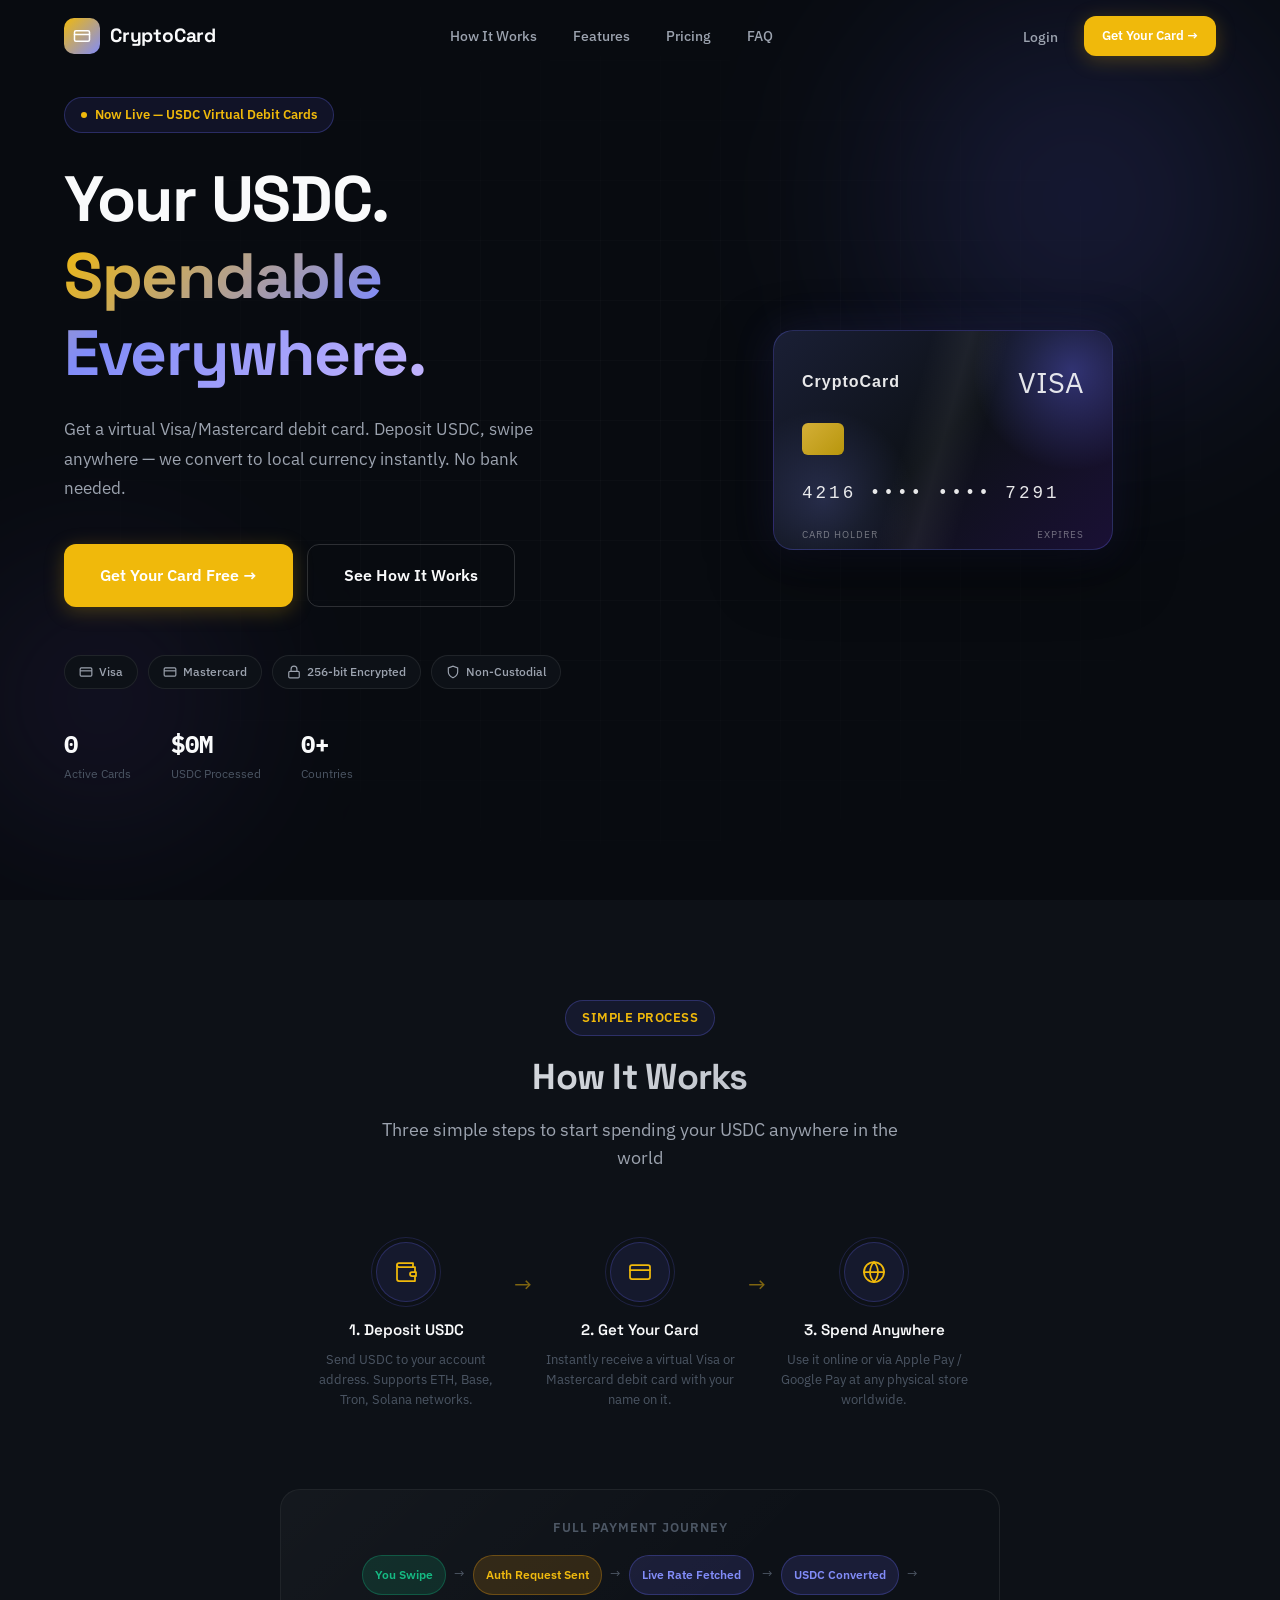
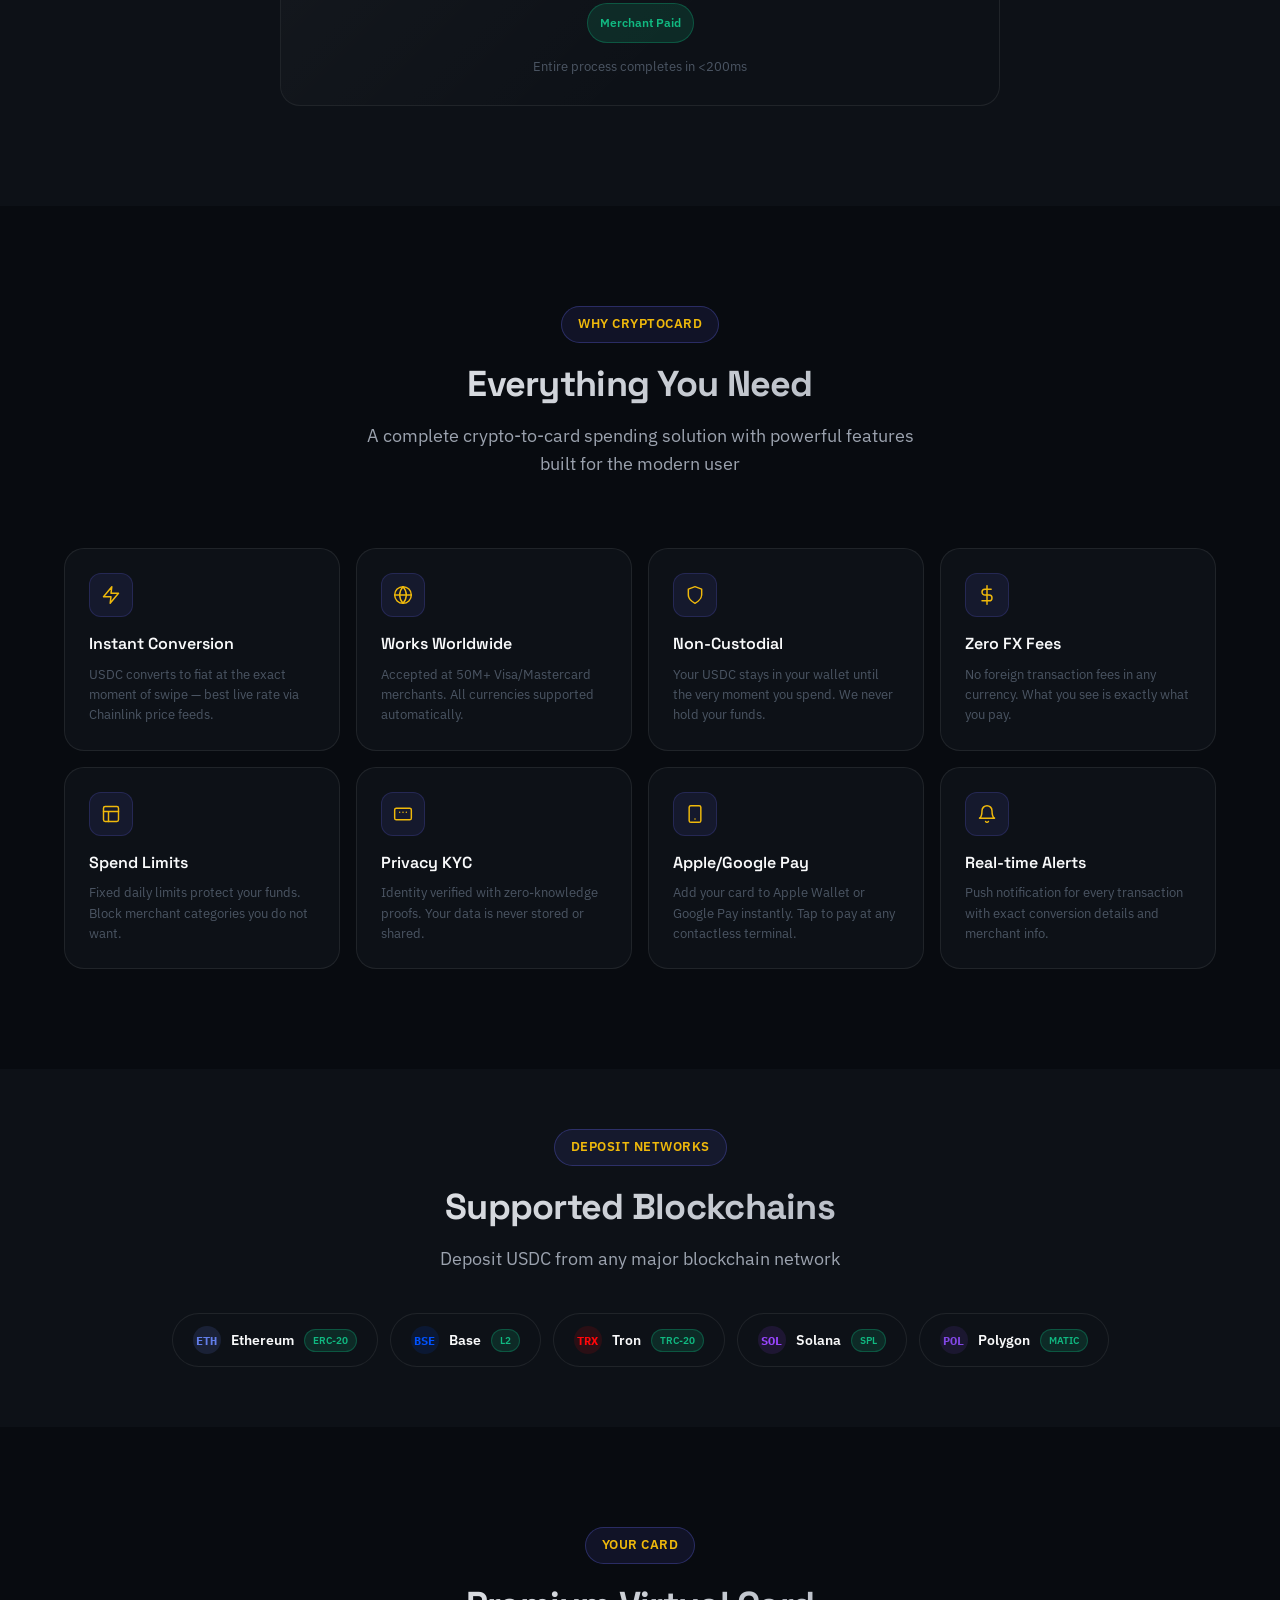
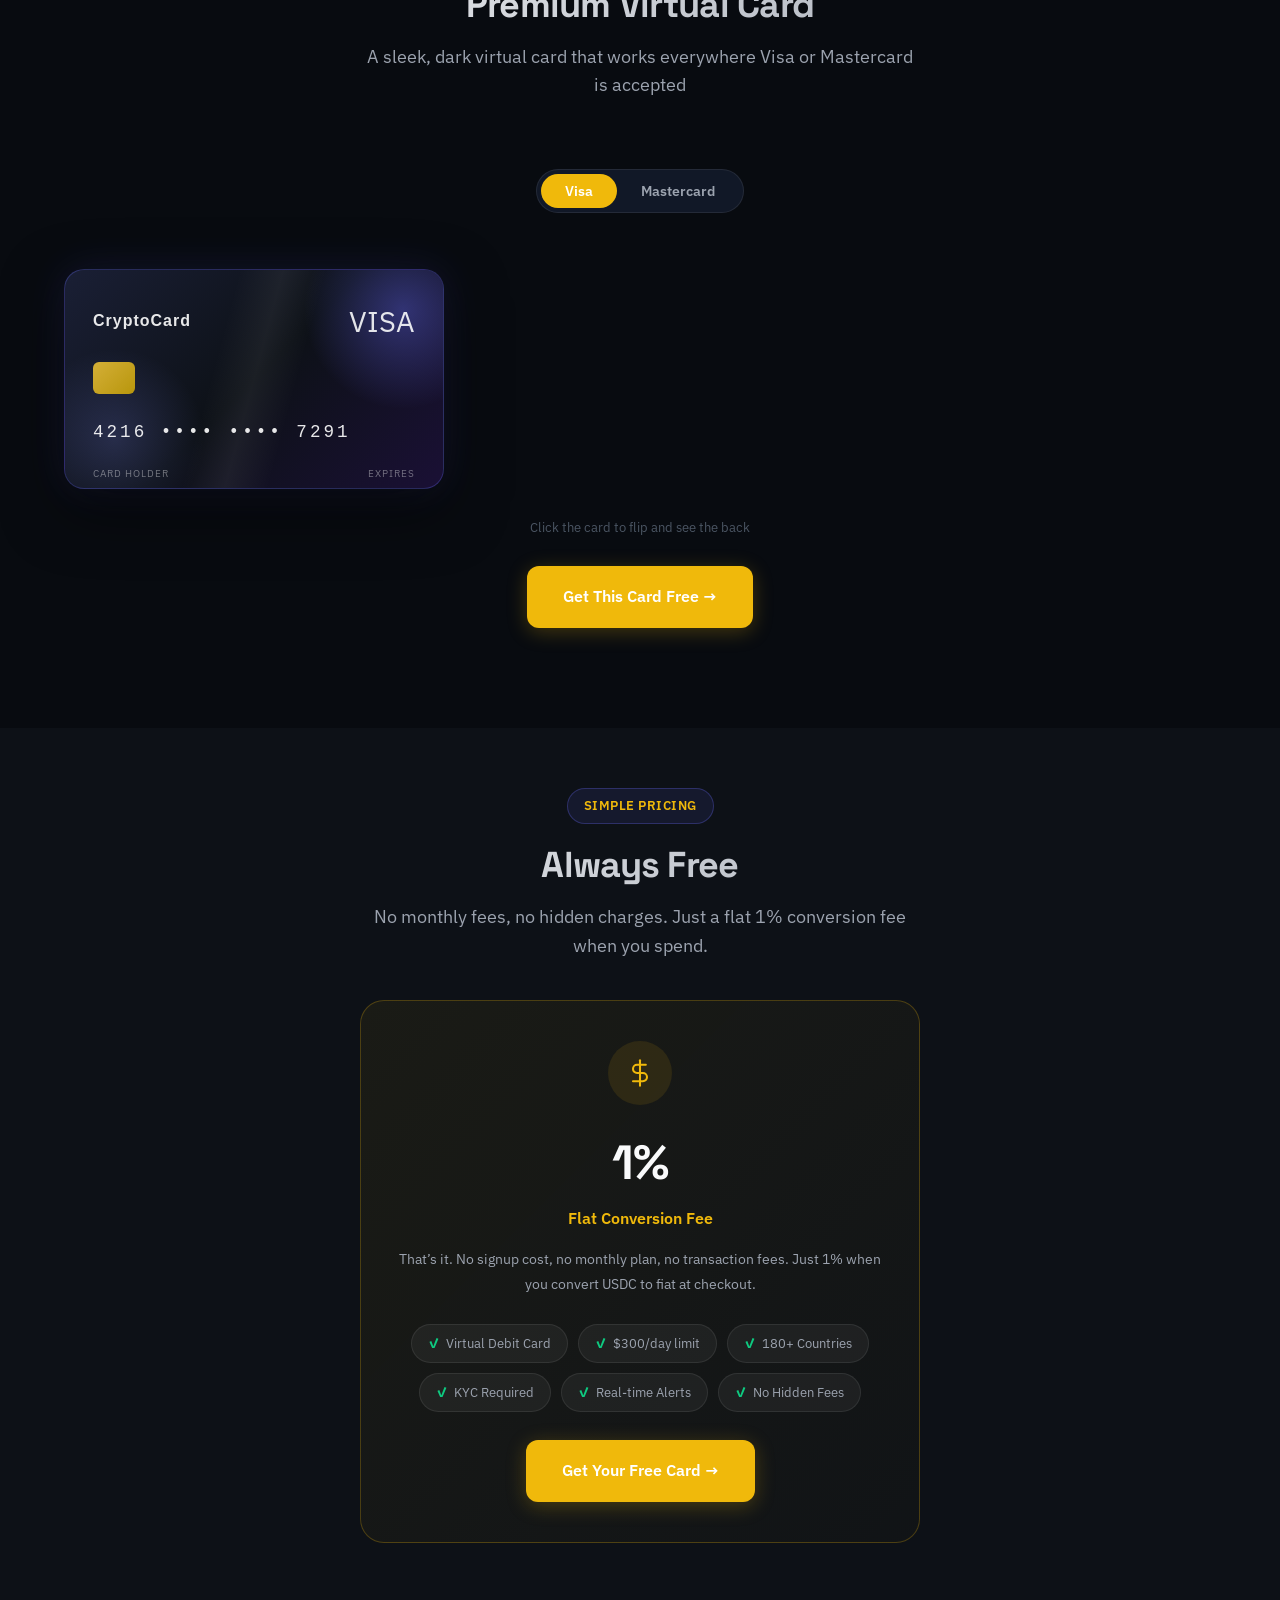
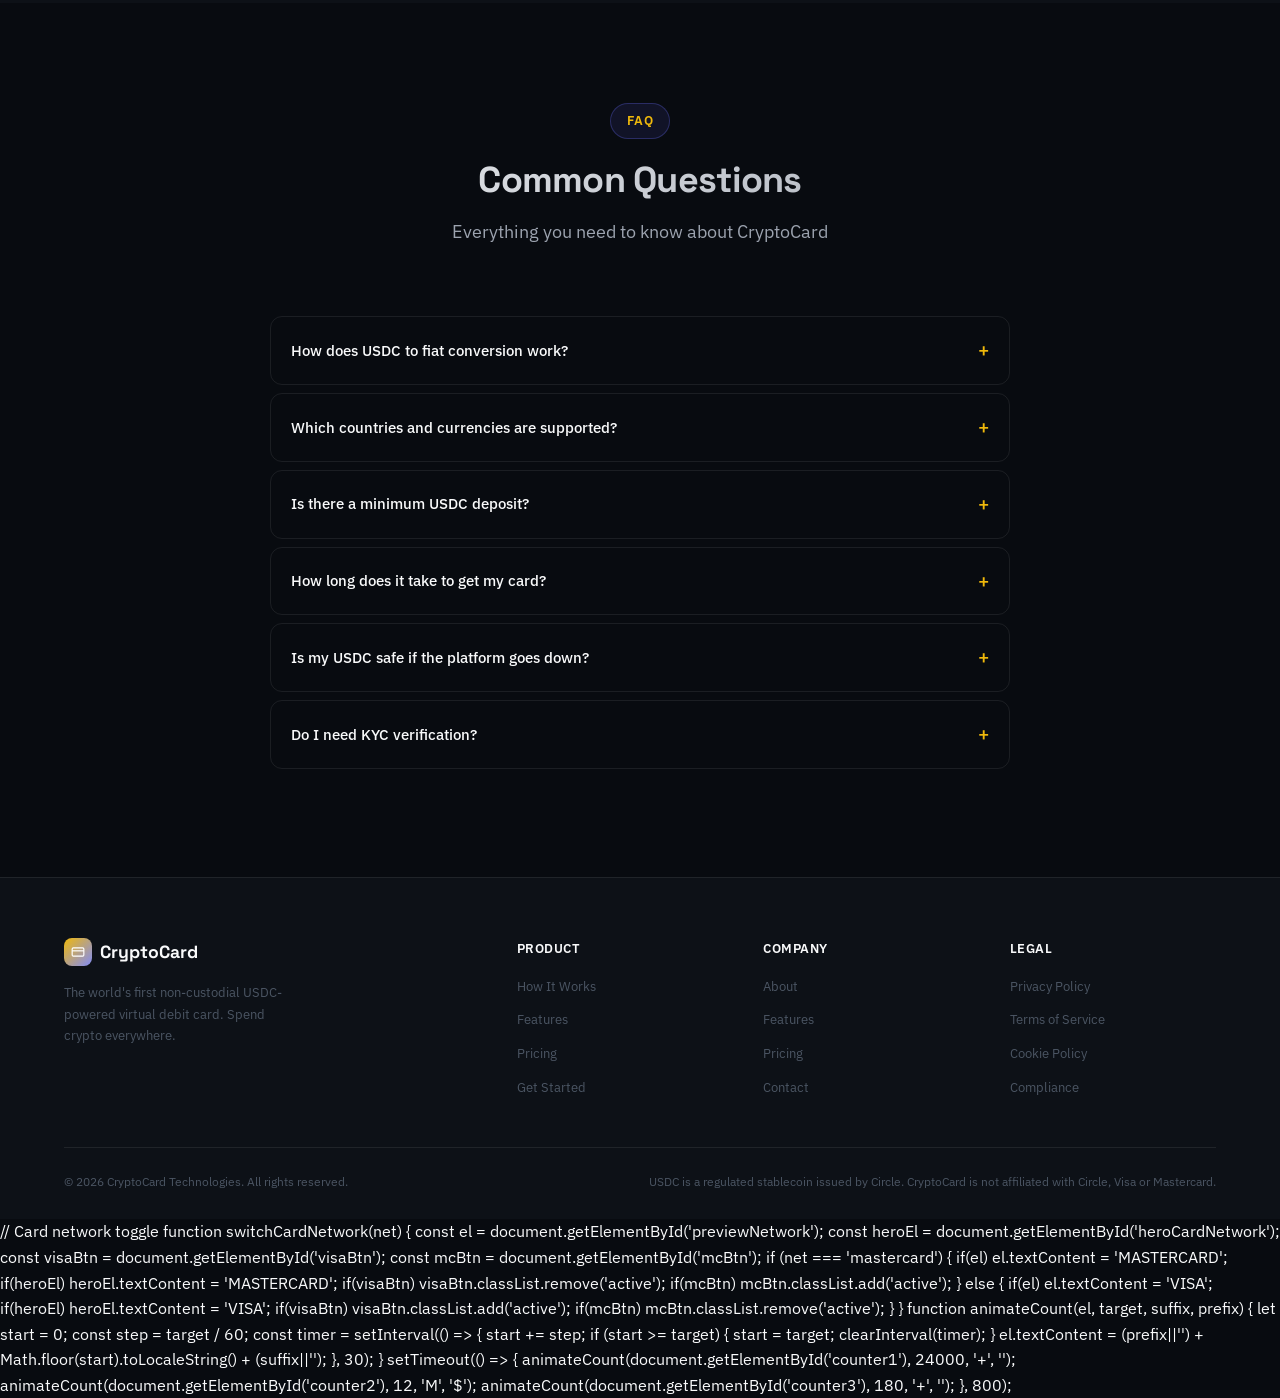
==== commit 14ade611: "Fix: unique card numbers per user, real CVV, working logout, save profile, terms & privacy pages, fo" ====
--- a/index.html
+++ b/index.html
@@ -478,11 +478,11 @@
       </div>
       <div>
         <div class="footer-col-title">Company</div>
-        <ul class="footer-links"><li><a href="#">About</a></li><li><a href="#">Blog</a></li><li><a href="#">Careers</a></li><li><a href="#">Contact</a></li></ul>
+        <ul class="footer-links"><li><a href="#how-it-works">About</a></li><li><a href="#features">Features</a></li><li><a href="#pricing">Pricing</a></li><li><a href="mailto:support@cryptocard.io">Contact</a></li></ul>
       </div>
       <div>
         <div class="footer-col-title">Legal</div>
-        <ul class="footer-links"><li><a href="#">Privacy Policy</a></li><li><a href="#">Terms of Service</a></li><li><a href="#">Cookie Policy</a></li><li><a href="#">Compliance</a></li></ul>
+        <ul class="footer-links"><li><a href="privacy.html">Privacy Policy</a></li><li><a href="terms.html">Terms of Service</a></li><li><a href="privacy.html#cookies">Cookie Policy</a></li><li><a href="terms.html#compliance">Compliance</a></li></ul>
       </div>
     </div>
     <div class="footer-bottom">
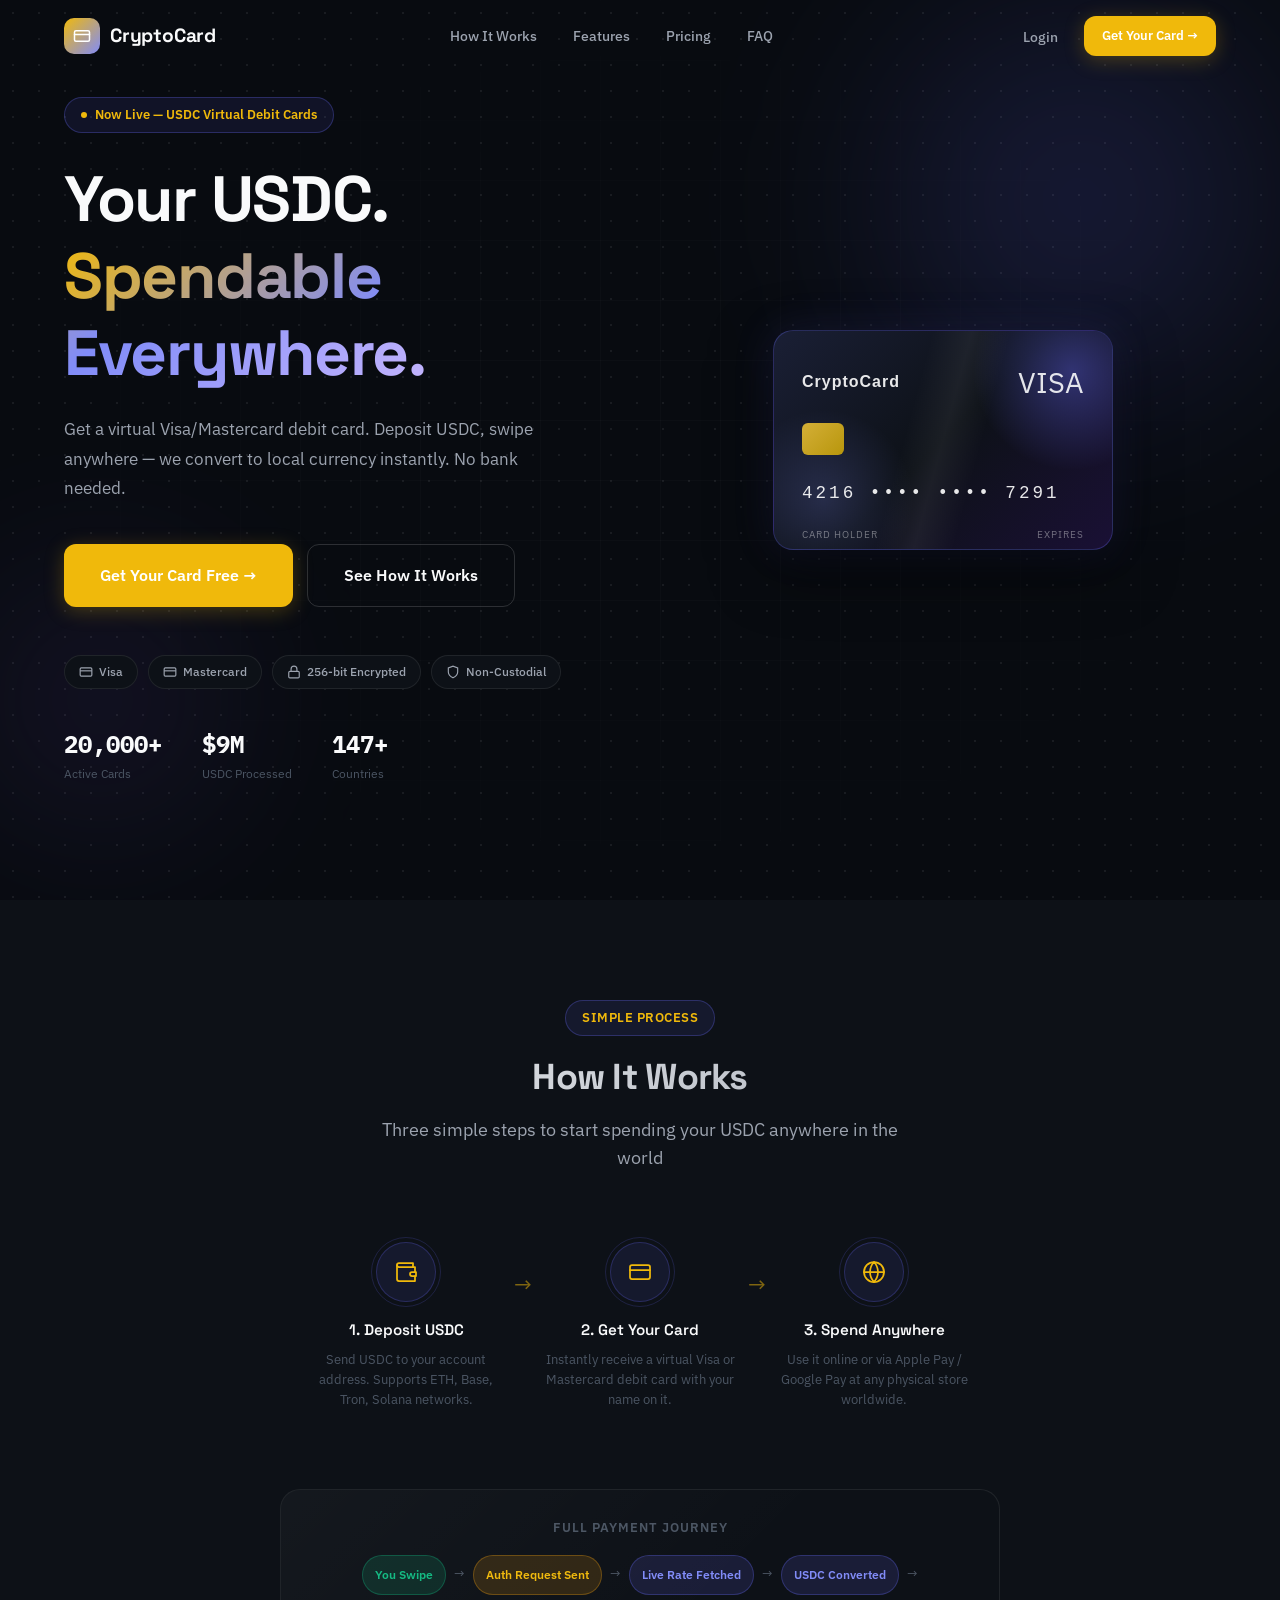
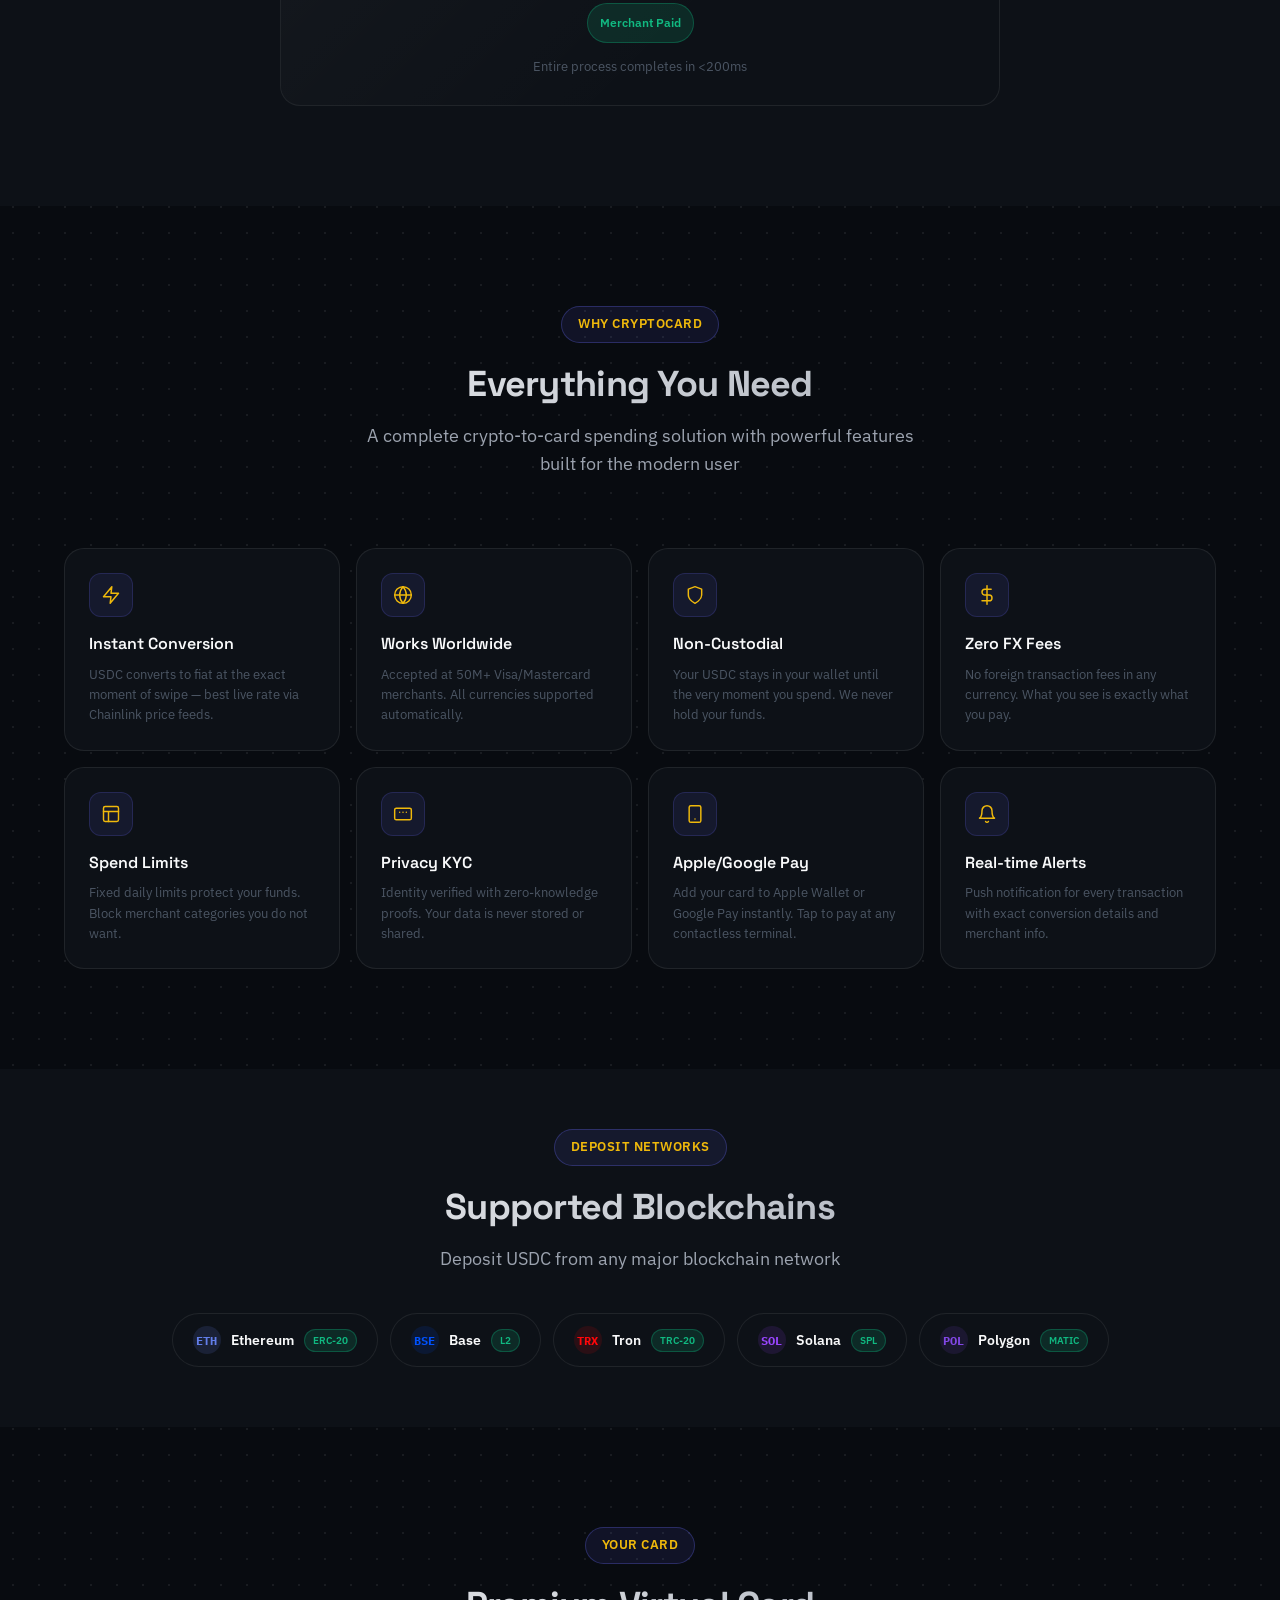
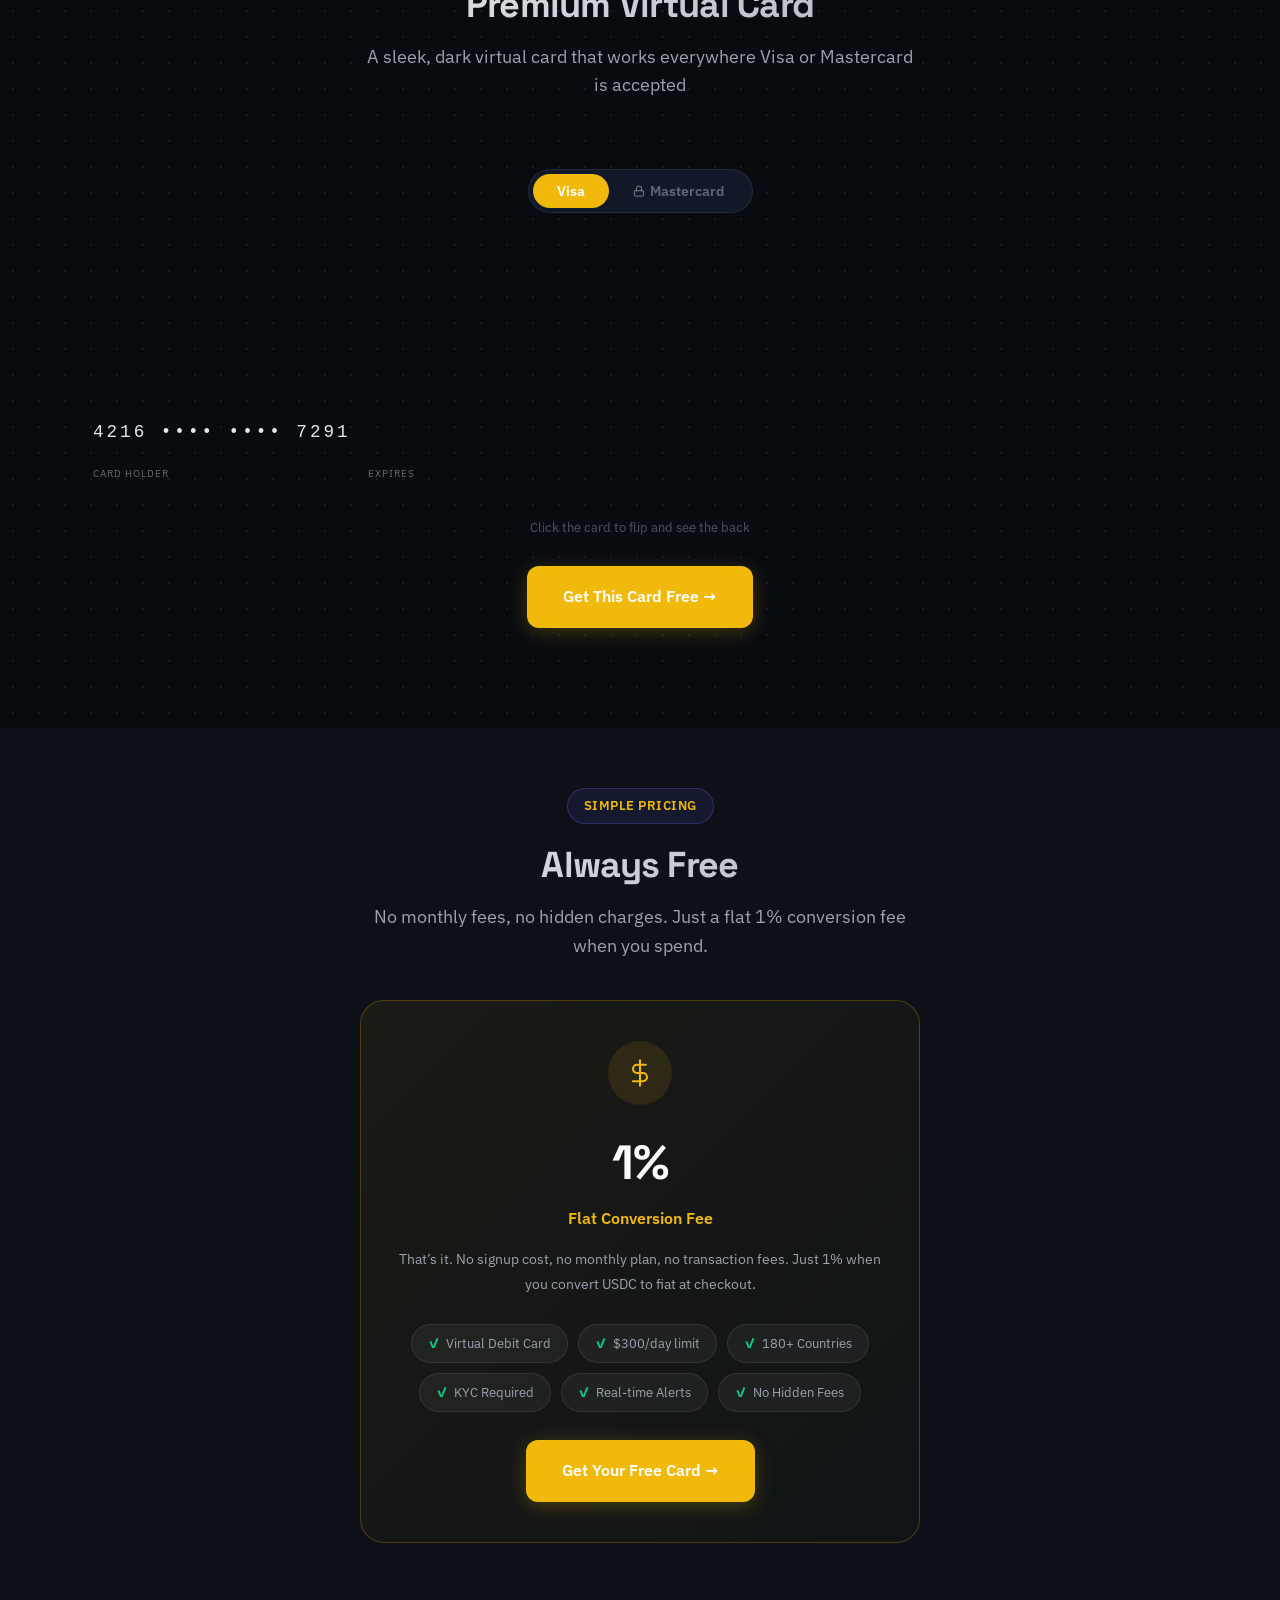
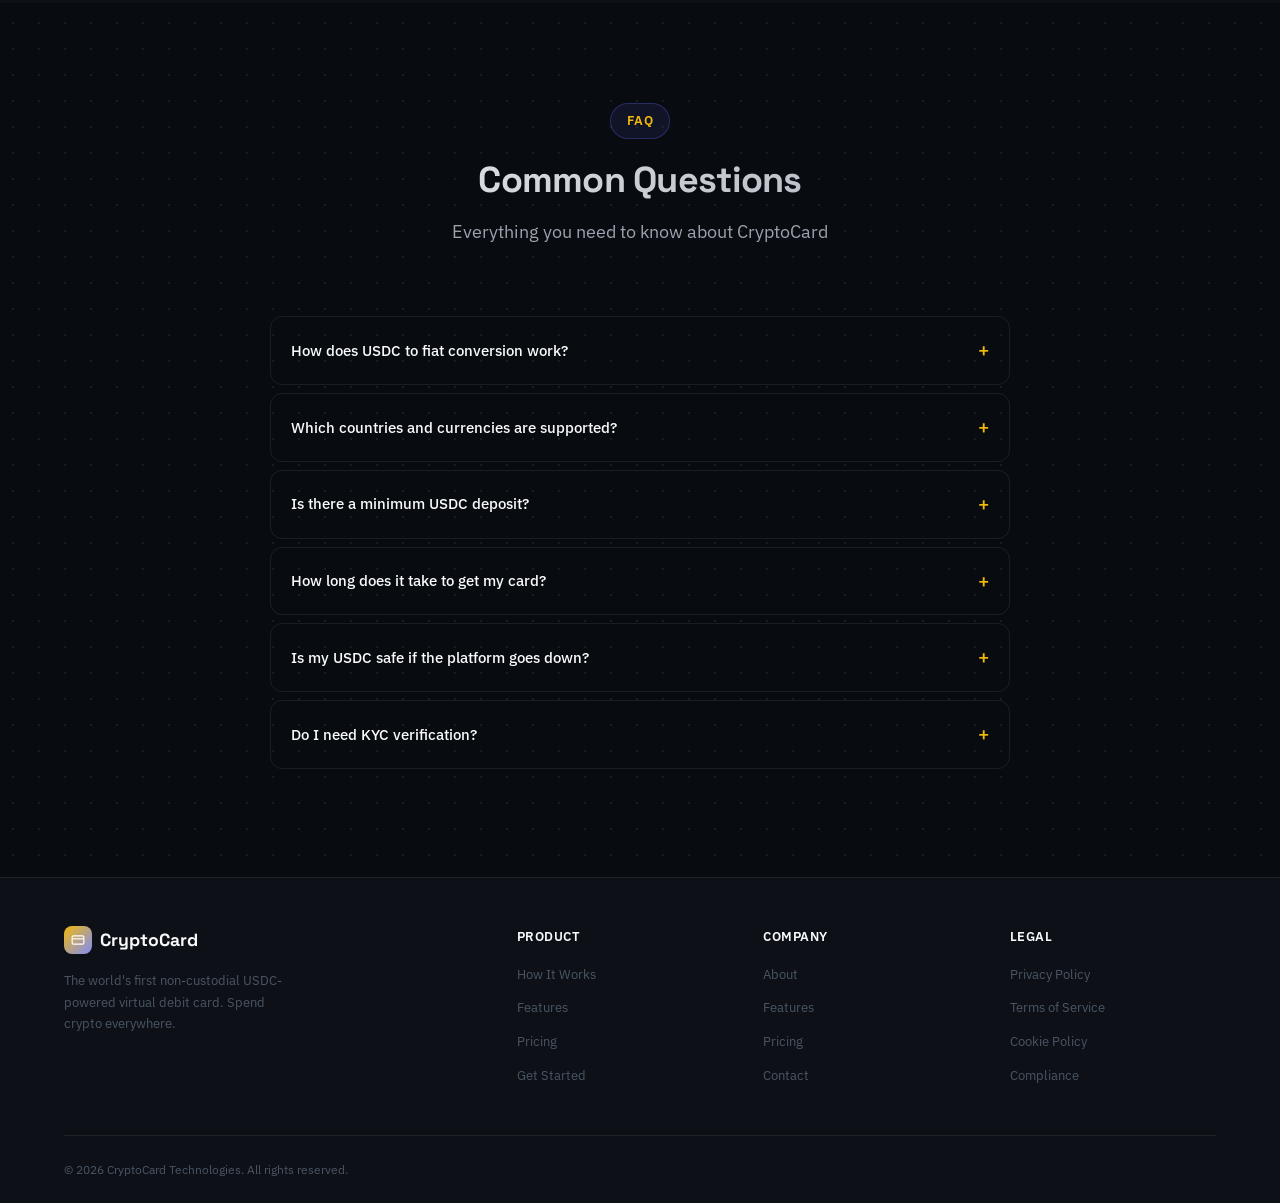
==== commit c07e4f1c: "7 features: KYC success state, 6-pin lock, remove demo warnings, mobile menu redesign, header CTA bu" ====
--- a/index.html
+++ b/index.html
@@ -70,7 +70,7 @@
     .faq-item.open .faq-answer { display:block; }
 
     /* ===== FOOTER ===== */
-    .footer { background:var(--bg-secondary); border-top:1px solid var(--border); padding:60px 0 28px; }
+    .footer { background:var(--bg-secondary); border-top:1px solid var(--border); padding:48px 0 24px; }
     .footer-grid { display:grid; grid-template-columns:2fr 1fr 1fr 1fr; gap:40px; margin-bottom:48px; }
     .footer-brand-name { font-family:var(--font-heading); font-weight:700; font-size:1.1rem; color:var(--text-primary); margin-bottom:10px; display:flex; align-items:center; gap:8px; }
     .footer-brand p { font-size:0.82rem; color:var(--text-muted); line-height:1.65; max-width:240px; }
@@ -98,7 +98,101 @@
     .card-preview-wrap { display:flex; flex-direction:column; align-items:center; gap:28px; }
 
     /* ===== MOBILE ===== */
+    /* Mobile CTA in navbar */
+    .nav-mobile-cta { display:none; }
     @media (max-width:900px) {
+      .nav-actions { display:none; }
+      .nav-mobile-cta {
+        display:inline-flex;
+        align-items:center;
+        padding:8px 16px;
+        background:linear-gradient(135deg,#F0B90B,#F8D12F);
+        color:#000;
+        font-weight:700;
+        font-size:.8rem;
+        border-radius:100px;
+        text-decoration:none;
+        font-family:var(--font-heading);
+        white-space:nowrap;
+      }
+      /* Mobile menu — slide in from right */
+      .mobile-backdrop {
+        display:none;
+        position:fixed;
+        inset:0;
+        background:rgba(0,0,0,.5);
+        z-index:998;
+      }
+      .mobile-backdrop.show { display:block; }
+      .mobile-menu {
+        position:fixed;
+        top:0;
+        right:0;
+        bottom:0;
+        width:280px;
+        background:#0D1117;
+        border-left:1px solid rgba(255,255,255,.08);
+        z-index:999;
+        display:flex;
+        flex-direction:column;
+        transform:translateX(100%);
+        transition:transform .3s ease;
+        padding:0;
+      }
+      .mobile-menu.open { transform:translateX(0); }
+      .mobile-menu-header {
+        display:flex;
+        align-items:center;
+        justify-content:space-between;
+        padding:18px 20px;
+        border-bottom:1px solid rgba(255,255,255,.07);
+      }
+      .mobile-close {
+        background:none;
+        border:1px solid rgba(255,255,255,.1);
+        border-radius:8px;
+        width:32px;
+        height:32px;
+        color:rgba(255,255,255,.5);
+        font-size:1rem;
+        cursor:pointer;
+        display:flex;
+        align-items:center;
+        justify-content:center;
+      }
+      .mobile-menu-links {
+        flex:1;
+        padding:12px 8px;
+        display:flex;
+        flex-direction:column;
+        gap:2px;
+      }
+      .mobile-link {
+        display:flex;
+        align-items:center;
+        padding:13px 16px;
+        border-radius:10px;
+        color:rgba(255,255,255,.6);
+        text-decoration:none;
+        font-size:.92rem;
+        font-weight:500;
+        transition:all .2s;
+      }
+      .mobile-link:hover { background:rgba(255,255,255,.05); color:#fff; }
+      .mobile-menu-footer {
+        padding:16px 20px;
+        border-top:1px solid rgba(255,255,255,.07);
+        display:flex;
+        flex-direction:column;
+        gap:10px;
+      }
+      .mobile-login-link {
+        text-align:center;
+        color:rgba(255,255,255,.5);
+        text-decoration:none;
+        font-size:.88rem;
+        padding:10px;
+      }
       .hero-inner { grid-template-columns:1fr; text-align:center; gap:32px; }
       .hero-visual { order:-1; min-height:300px; }
       .hero-actions { justify-content:center; flex-direction:column; align-items:center; }
@@ -107,12 +201,14 @@
       .hero-stats { justify-content:center; }
       .flow-steps { flex-direction:column; align-items:center; }
       .flow-arrow { display:none; }
-      .footer-grid { grid-template-columns:1fr 1fr; }
+      .footer-grid { grid-template-columns:1fr 1fr; gap:24px; }
       .features-grid { grid-template-columns:1fr; }
+      .footer-brand { grid-column:1/-1; }
     }
     @media (max-width:600px) {
       .hero-inner { gap:20px; }
-      .footer-grid { grid-template-columns:1fr; }
+      .footer-grid { grid-template-columns:1fr 1fr; gap:20px; }
+      .footer-brand { grid-column:1/-1; }
       .pricing-grid { grid-template-columns:1fr; }
       .card-flip-container { max-width:300px; height:185px !important; }
       .networks-row { gap:8px; }
@@ -142,6 +238,8 @@
         <a href="auth.html" class="nav-login">Login</a>
         <a href="auth.html" class="btn btn-primary btn-sm">Get Your Card &rarr;</a>
       </div>
+      <!-- Mobile: Get Card button + hamburger -->
+      <a href="auth.html" class="nav-mobile-cta">Get Card</a>
       <button class="hamburger" id="hamburgerBtn" aria-label="Menu">
         <span></span><span></span><span></span>
       </button>
@@ -149,14 +247,26 @@
   </div>
 </nav>
 
-<!-- Mobile Menu -->
+<!-- Mobile Slide-in Menu -->
+<div class="mobile-backdrop" id="mobileBackdrop" onclick="closeMobileMenu()"></div>
 <div class="mobile-menu" id="mobileMenu">
-  <button class="mobile-close" id="mobileClose">&#x2715;</button>
-  <a href="#how-it-works" class="mobile-link">How It Works</a>
-  <a href="#features" class="mobile-link">Features</a>
-  <a href="#pricing" class="mobile-link">Pricing</a>
-  <a href="#faq" class="mobile-link">FAQ</a>
-  <a href="auth.html" class="btn btn-primary">Get Your Card &rarr;</a>
+  <div class="mobile-menu-header">
+    <div style="display:flex;align-items:center;gap:8px;">
+      <div class="nav-logo-icon" style="width:28px;height:28px;border-radius:8px;"><svg xmlns="http://www.w3.org/2000/svg" width="14" height="14" viewBox="0 0 24 24" fill="none" stroke="white" stroke-width="2"><rect width="20" height="14" x="2" y="5" rx="2"/><line x1="2" y1="10" x2="22" y2="10"/></svg></div>
+      <span style="font-family:var(--font-heading);font-weight:700;font-size:.95rem;">CryptoCard</span>
+    </div>
+    <button class="mobile-close" id="mobileClose" onclick="closeMobileMenu()">&#x2715;</button>
+  </div>
+  <div class="mobile-menu-links">
+    <a href="#how-it-works" class="mobile-link" onclick="closeMobileMenu()">How It Works</a>
+    <a href="#features" class="mobile-link" onclick="closeMobileMenu()">Features</a>
+    <a href="#pricing" class="mobile-link" onclick="closeMobileMenu()">Pricing</a>
+    <a href="#faq" class="mobile-link" onclick="closeMobileMenu()">FAQ</a>
+  </div>
+  <div class="mobile-menu-footer">
+    <a href="auth.html" class="mobile-login-link">Login</a>
+    <a href="auth.html" class="btn btn-primary" style="width:100%;justify-content:center;">Get Your Card &rarr;</a>
+  </div>
 </div>
 
 <!-- ===== HERO ===== -->
@@ -382,7 +492,7 @@
     <div class="card-preview-wrap">
       <div class="network-toggle reveal">
         <button class="network-toggle-btn active" id="visaBtn" onclick="switchCardNetwork('visa')">Visa</button>
-        <button class="network-toggle-btn" id="mcBtn" onclick="switchCardNetwork('mastercard')">Mastercard</button>
+        <button class="network-toggle-btn" id="mcBtn" onclick="showMcLocked()" style="color:rgba(255,255,255,.35);display:flex;align-items:center;gap:5px;"><svg xmlns="http://www.w3.org/2000/svg" width="12" height="12" viewBox="0 0 24 24" fill="none" stroke="currentColor" stroke-width="2.5" stroke-linecap="round" stroke-linejoin="round"><rect width="18" height="11" x="3" y="11" rx="2"/><path d="M7 11V7a5 5 0 0 1 10 0v4"/></svg>Mastercard</button>
       </div>
       <div class="card-flip-container reveal" id="cardFlip" style="width:360px;max-width:100%;height:220px;" onclick="flipCard()">
         <div class="card-flip-inner" id="cardFlipInner">
@@ -453,7 +563,7 @@
     <div style="max-width:740px;margin:0 auto;" class="stagger">
       <div class="faq-item reveal" data-faq><div class="faq-question" onclick="toggleFAQ(this)">How does USDC to fiat conversion work?<span class="faq-icon">+</span></div><div class="faq-answer">When you swipe your card, we intercept the auth request in &lt;200ms, fetch the live USDC/fiat rate from Chainlink, calculate the exact USDC to deduct, and approve the transaction. The rate is locked at that moment.</div></div>
       <div class="faq-item reveal" data-faq><div class="faq-question" onclick="toggleFAQ(this)">Which countries and currencies are supported?<span class="faq-icon">+</span></div><div class="faq-answer">CryptoCard works in 180+ countries anywhere Visa/Mastercard is accepted. All major fiat currencies are supported including USD, EUR, GBP, INR, BRL, JPY, AUD, CAD and more.</div></div>
-      <div class="faq-item reveal" data-faq><div class="faq-question" onclick="toggleFAQ(this)">Is there a minimum USDC deposit?<span class="faq-icon">+</span></div><div class="faq-answer">The minimum deposit is 10 USDC. There is no maximum. For ERC-20 deposits you'll need ETH for gas fees. Base and Tron have much lower network fees.</div></div>
+      <div class="faq-item reveal" data-faq><div class="faq-question" onclick="toggleFAQ(this)">Is there a minimum USDC deposit?<span class="faq-icon">+</span></div><div class="faq-answer">The minimum deposit is $100 USDC. There is no maximum limit. We support TRC-20 (Tron) network for fast, low-fee deposits.</div></div>
       <div class="faq-item reveal" data-faq><div class="faq-question" onclick="toggleFAQ(this)">How long does it take to get my card?<span class="faq-icon">+</span></div><div class="faq-answer">Your virtual card is issued after KYC verification. KYC review takes up to 3 working days. Once verified, your card details appear immediately in your dashboard.</div></div>
       <div class="faq-item reveal" data-faq><div class="faq-question" onclick="toggleFAQ(this)">Is my USDC safe if the platform goes down?<span class="faq-icon">+</span></div><div class="faq-answer">Yes. CryptoCard uses a non-custodial architecture &mdash; your USDC stays in your self-custody wallet until you spend. Even if the platform goes offline, your USDC is always under your control.</div></div>
       <div class="faq-item reveal" data-faq><div class="faq-question" onclick="toggleFAQ(this)">Do I need KYC verification?<span class="faq-icon">+</span></div><div class="faq-answer">Yes, KYC is legally required for card issuance. We use ZK-KYC technology &mdash; your identity is verified with zero-knowledge proofs. Your data is never stored on our servers or shared.</div></div>
@@ -487,12 +597,12 @@
     </div>
     <div class="footer-bottom">
       <p>&copy; 2026 CryptoCard Technologies. All rights reserved.</p>
-      <p>USDC is a regulated stablecoin issued by Circle. CryptoCard is not affiliated with Circle, Visa or Mastercard.</p>
     </div>
   </div>
 </footer>
 
 <script src="app.js"></script>
+<script>
   // Card network toggle
   function switchCardNetwork(net) {
     const el = document.getElementById('previewNetwork');
@@ -527,5 +637,26 @@
     animateCount(document.getElementById('counter3'), 180, '+', '');
   }, 800);
 </script>
+
+<!-- Mastercard Not Available Popup -->
+<div id="mcLockedModal" style="display:none;position:fixed;inset:0;z-index:9999;background:rgba(0,0,0,.7);align-items:center;justify-content:center;padding:20px;">
+  <div style="background:#1E2329;border:1px solid rgba(255,255,255,.1);border-radius:20px;padding:32px 24px;max-width:320px;width:100%;text-align:center;box-shadow:0 20px 60px rgba(0,0,0,.8);">
+    <div style="width:64px;height:64px;background:rgba(246,70,93,.1);border-radius:50%;display:flex;align-items:center;justify-content:center;margin:0 auto 18px;">
+      <svg xmlns="http://www.w3.org/2000/svg" width="28" height="28" viewBox="0 0 24 24" fill="none" stroke="#F6465D" stroke-width="2" stroke-linecap="round" stroke-linejoin="round"><rect width="18" height="11" x="3" y="11" rx="2"/><path d="M7 11V7a5 5 0 0 1 10 0v4"/></svg>
+    </div>
+    <div style="font-family:'Space Grotesk',sans-serif;font-weight:700;font-size:1.1rem;color:#fff;margin-bottom:10px;">Feature Unavailable</div>
+    <div style="font-size:.82rem;color:rgba(255,255,255,.45);line-height:1.6;margin-bottom:24px;">Mastercard is not available for your location. You can continue using your <span style="color:#F0B90B;font-weight:600;">Visa card</span> which works globally.</div>
+    <button onclick="document.getElementById('mcLockedModal').style.display='none'" style="width:100%;padding:13px;background:linear-gradient(135deg,#F0B90B,#F8D12F);border:none;border-radius:12px;color:#000;font-family:'Space Grotesk',sans-serif;font-weight:700;font-size:.9rem;cursor:pointer;">Got it</button>
+  </div>
+</div>
+<script>
+function showMcLocked() {
+  document.getElementById('mcLockedModal').style.display = 'flex';
+}
+document.getElementById('mcLockedModal').addEventListener('click', function(e) {
+  if(e.target === this) this.style.display = 'none';
+});
+</script>
+
 </body>
 </html>
--- a/style.css
+++ b/style.css
@@ -51,11 +51,26 @@
 body {
   font-family: var(--font-body);
   background-color: var(--bg-primary);
+  /* Subtle dot grid pattern — professional, non-intrusive */
+  background-image:
+    radial-gradient(circle, rgba(255,255,255,0.07) 1.5px, transparent 1.5px);
+  background-size: 26px 26px;
   color: var(--text-primary);
   line-height: 1.6;
   overflow-x: hidden;
   -webkit-font-smoothing: antialiased;
   -moz-osx-font-smoothing: grayscale;
+}
+
+/* Edge glow removed — was causing text to appear dim */
+body::after {
+  display: none;
+}
+
+/* All page content sits above the body::after overlay */
+.page-layout, .auth-card, main, .page-main, header, footer, section, nav, aside {
+  position: relative;
+  z-index: 1;
 }
 
 ::selection {
@@ -1956,7 +1971,7 @@
 
   /* Sidebar: hidden off-screen, slides in on .open */
   .sidebar {
-    transform: translateX(-260px);
+    transform: translateX(-100%);
     transition: transform 0.3s ease;
     z-index: 200;
   }
@@ -2357,9 +2372,9 @@
   display: none;
   position: fixed;
   inset: 0;
-  background: rgba(0,0,0,0.5);
-  backdrop-filter: blur(4px);
-  z-index: 199;
+  background: rgba(0,0,0,0.6);
+  backdrop-filter: none;
+  z-index: 300;
 }
 .sidebar-backdrop.active {
   display: block;
@@ -2371,3 +2386,25 @@
   }
 }
 
+
+/* ===== ACCENT GLOW LAYER (app pages) ===== */
+/* Adds a very faint golden radial glow top-center of main content area */
+.page-main::before {
+  display: none;
+}
+
+/* Auth page glow — already has body::before but boost it slightly */
+.auth-card {
+  position: relative;
+  z-index: 2;
+}
+-e 
+/* Remove floating mobile menu button globally */
+.mob-btn, .mob-menu-btn { display: none !important; }
+
+/* Fix mobile blur on all pages */
+.page-main, .dash-main, .dash-layout, .page-layout {
+  filter: none !important;
+  -webkit-filter: none !important;
+}
+.sidebar-backdrop { backdrop-filter: none !important; }
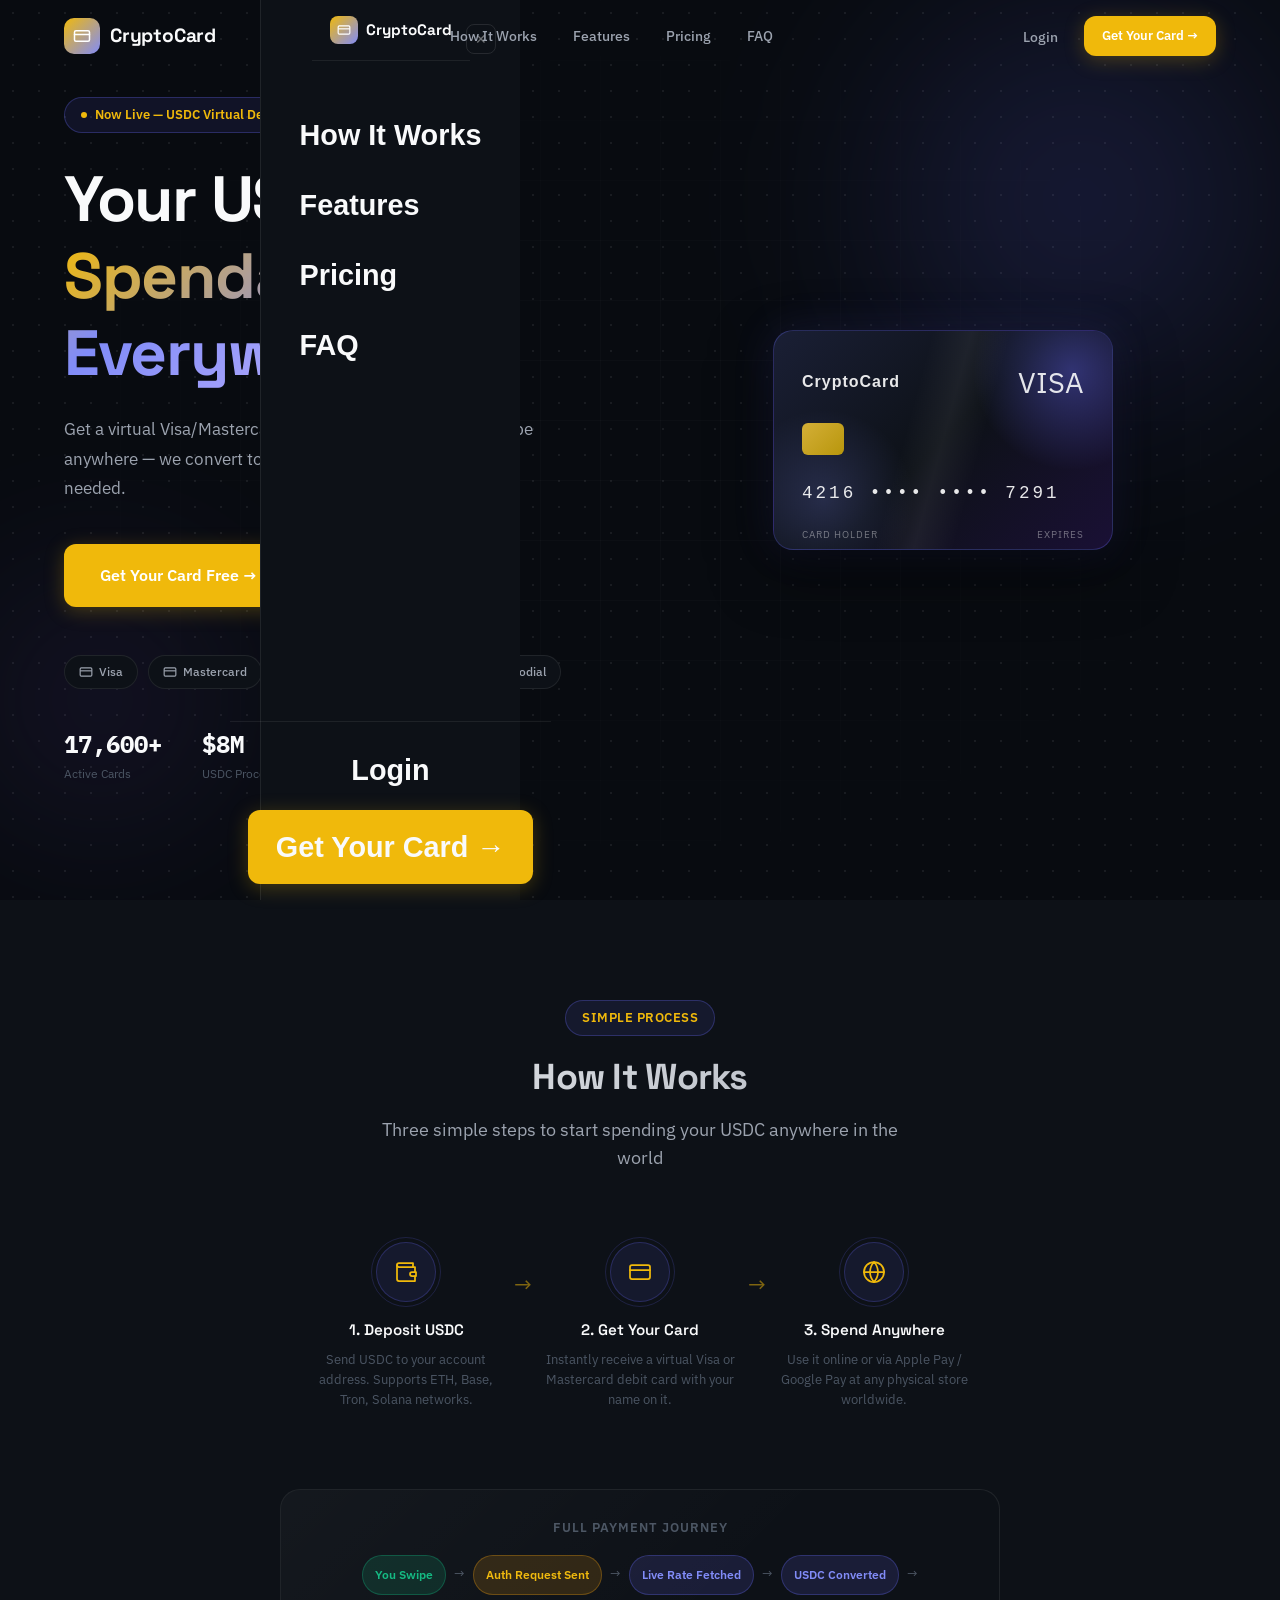
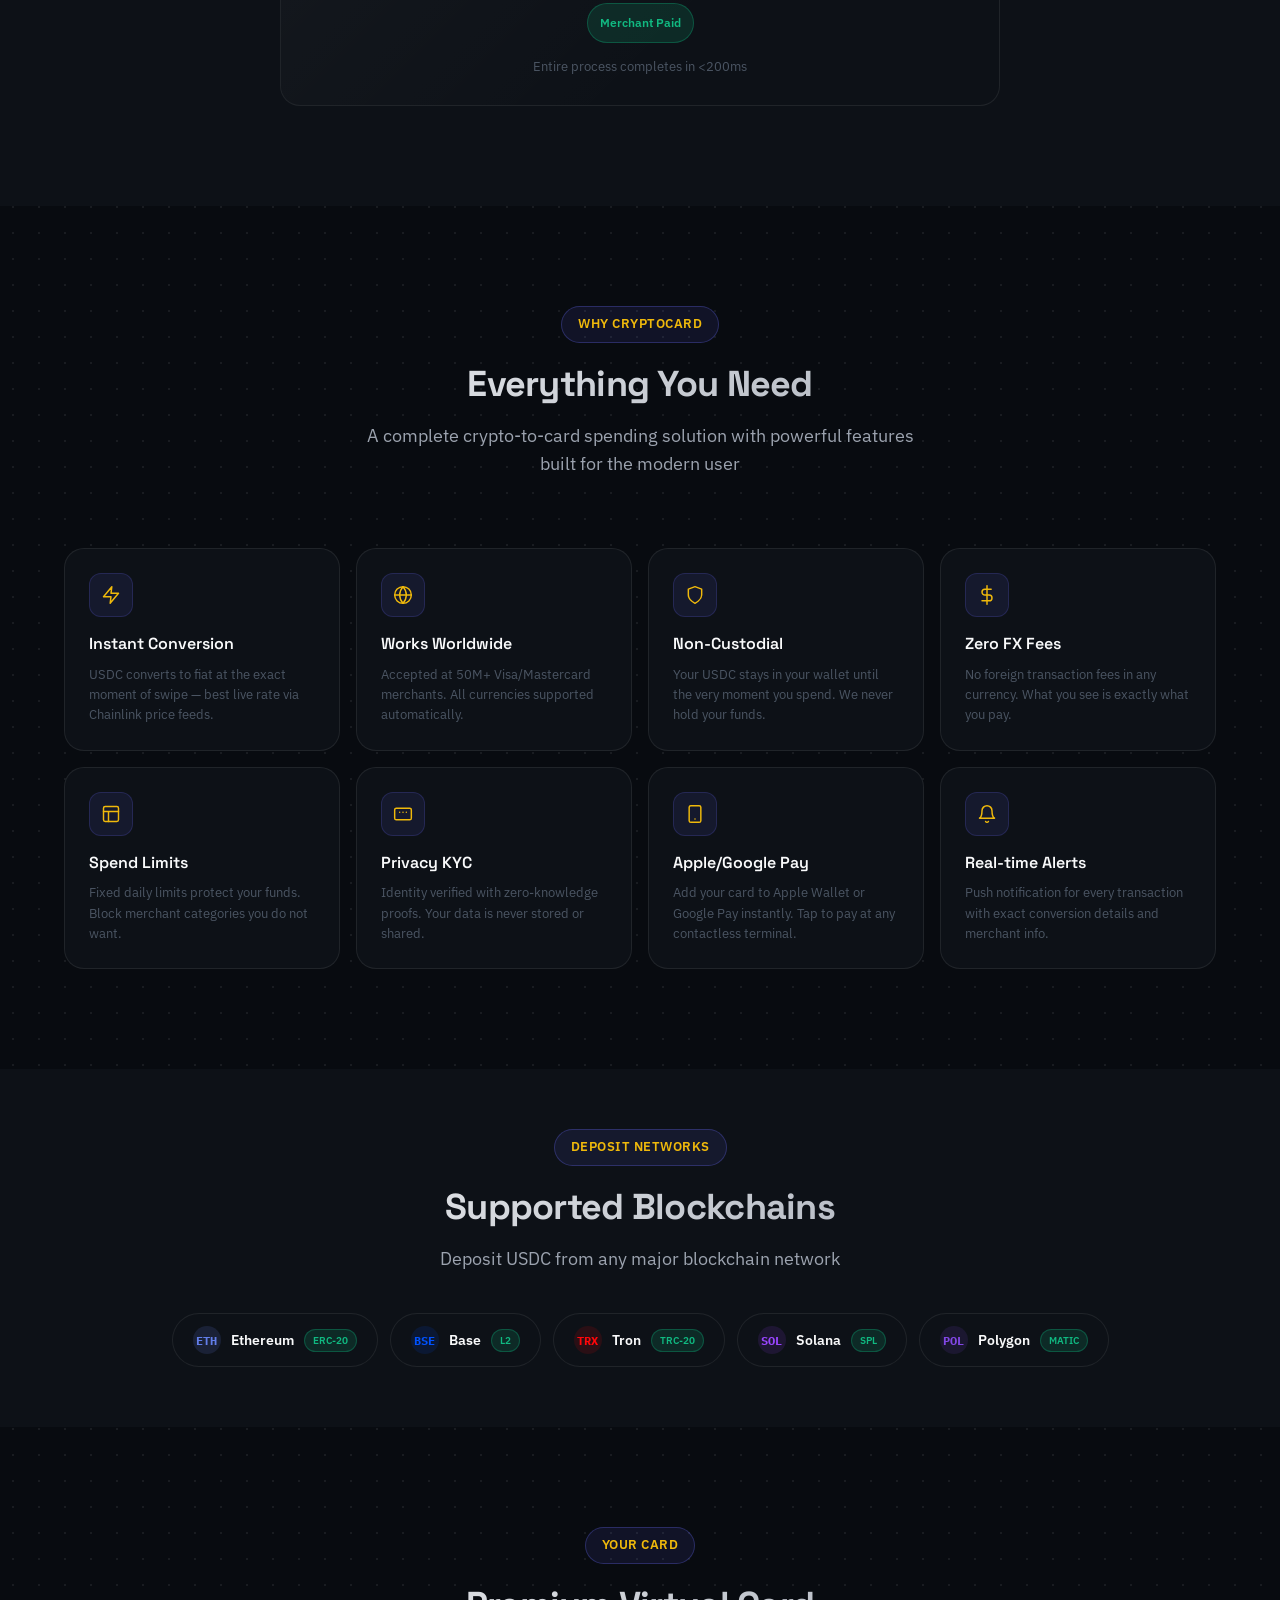
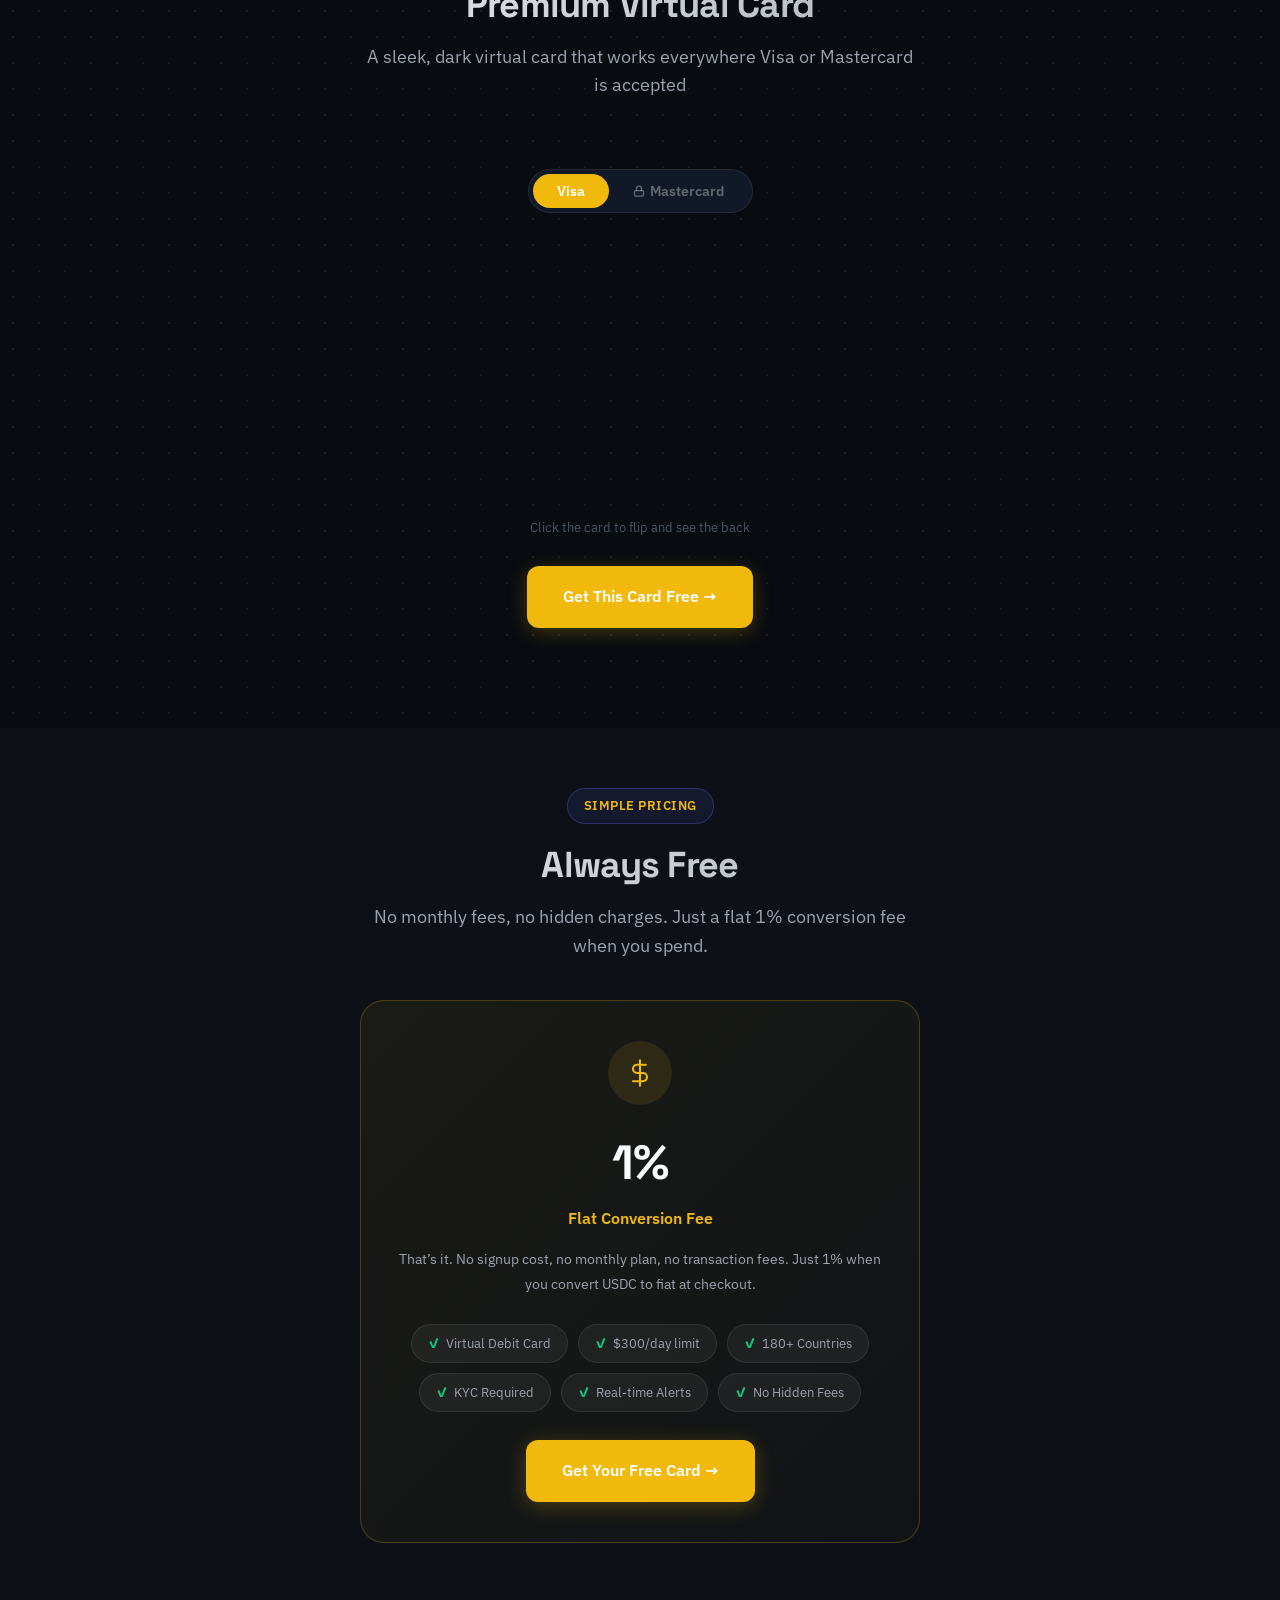
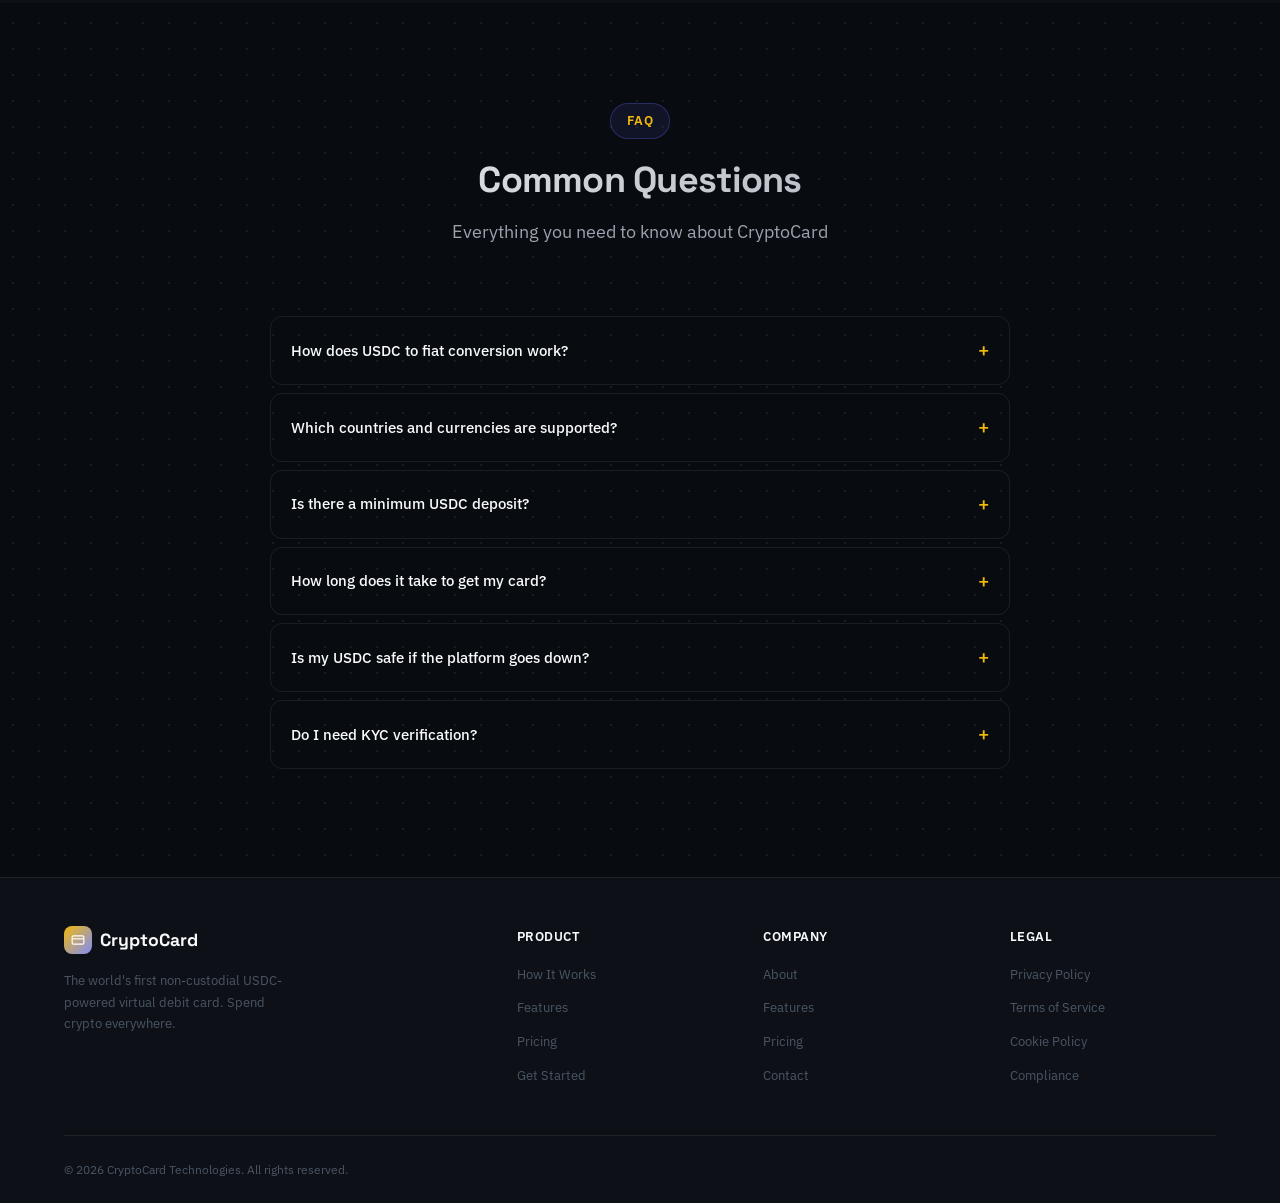
==== commit 59a9d633: "Fix mobile navbar: CTA button styling, menu backdrop, correct font sizes matching site" ====
--- a/index.html
+++ b/index.html
@@ -98,100 +98,50 @@
     .card-preview-wrap { display:flex; flex-direction:column; align-items:center; gap:28px; }
 
     /* ===== MOBILE ===== */
-    /* Mobile CTA in navbar */
+    /* ===== MOBILE NAV ===== */
     .nav-mobile-cta { display:none; }
+    .mobile-backdrop { display:none; position:fixed; inset:0; background:rgba(0,0,0,.55); z-index:998; }
+    .mobile-backdrop.show { display:block; }
+    .mobile-menu {
+      position:fixed; top:0; right:0; bottom:0; width:260px;
+      background:#0D1117; border-left:1px solid rgba(255,255,255,.08);
+      z-index:999; display:flex; flex-direction:column;
+      transform:translateX(100%); transition:transform .3s ease;
+    }
+    .mobile-menu.open { transform:translateX(0); }
+    .mobile-menu-header {
+      display:flex; align-items:center; justify-content:space-between;
+      padding:16px 18px; border-bottom:1px solid rgba(255,255,255,.07);
+    }
+    .mobile-close {
+      background:none; border:1px solid rgba(255,255,255,.1); border-radius:8px;
+      width:30px; height:30px; color:rgba(255,255,255,.4); font-size:0.9rem;
+      cursor:pointer; display:flex; align-items:center; justify-content:center;
+    }
+    .mobile-menu-links { flex:1; padding:8px; display:flex; flex-direction:column; gap:2px; }
+    .mobile-link {
+      display:flex; align-items:center; padding:11px 14px; border-radius:8px;
+      color:rgba(255,255,255,.55); text-decoration:none;
+      font-size:0.9rem; font-weight:500; transition:all .2s;
+    }
+    .mobile-link:hover { background:rgba(255,255,255,.05); color:#fff; }
+    .mobile-menu-footer {
+      padding:16px 18px; border-top:1px solid rgba(255,255,255,.07);
+      display:flex; flex-direction:column; gap:8px;
+    }
+    .mobile-login-link {
+      text-align:center; color:rgba(255,255,255,.45);
+      text-decoration:none; font-size:0.9rem; font-weight:500; padding:9px;
+    }
     @media (max-width:900px) {
       .nav-actions { display:none; }
+      .nav-menu { display:none !important; }
+      .hamburger { display:flex !important; }
       .nav-mobile-cta {
-        display:inline-flex;
-        align-items:center;
-        padding:8px 16px;
+        display:inline-flex; align-items:center; padding:7px 13px;
         background:linear-gradient(135deg,#F0B90B,#F8D12F);
-        color:#000;
-        font-weight:700;
-        font-size:.8rem;
-        border-radius:100px;
-        text-decoration:none;
-        font-family:var(--font-heading);
-        white-space:nowrap;
-      }
-      /* Mobile menu — slide in from right */
-      .mobile-backdrop {
-        display:none;
-        position:fixed;
-        inset:0;
-        background:rgba(0,0,0,.5);
-        z-index:998;
-      }
-      .mobile-backdrop.show { display:block; }
-      .mobile-menu {
-        position:fixed;
-        top:0;
-        right:0;
-        bottom:0;
-        width:280px;
-        background:#0D1117;
-        border-left:1px solid rgba(255,255,255,.08);
-        z-index:999;
-        display:flex;
-        flex-direction:column;
-        transform:translateX(100%);
-        transition:transform .3s ease;
-        padding:0;
-      }
-      .mobile-menu.open { transform:translateX(0); }
-      .mobile-menu-header {
-        display:flex;
-        align-items:center;
-        justify-content:space-between;
-        padding:18px 20px;
-        border-bottom:1px solid rgba(255,255,255,.07);
-      }
-      .mobile-close {
-        background:none;
-        border:1px solid rgba(255,255,255,.1);
-        border-radius:8px;
-        width:32px;
-        height:32px;
-        color:rgba(255,255,255,.5);
-        font-size:1rem;
-        cursor:pointer;
-        display:flex;
-        align-items:center;
-        justify-content:center;
-      }
-      .mobile-menu-links {
-        flex:1;
-        padding:12px 8px;
-        display:flex;
-        flex-direction:column;
-        gap:2px;
-      }
-      .mobile-link {
-        display:flex;
-        align-items:center;
-        padding:13px 16px;
-        border-radius:10px;
-        color:rgba(255,255,255,.6);
-        text-decoration:none;
-        font-size:.92rem;
-        font-weight:500;
-        transition:all .2s;
-      }
-      .mobile-link:hover { background:rgba(255,255,255,.05); color:#fff; }
-      .mobile-menu-footer {
-        padding:16px 20px;
-        border-top:1px solid rgba(255,255,255,.07);
-        display:flex;
-        flex-direction:column;
-        gap:10px;
-      }
-      .mobile-login-link {
-        text-align:center;
-        color:rgba(255,255,255,.5);
-        text-decoration:none;
-        font-size:.88rem;
-        padding:10px;
+        color:#000; font-weight:600; font-size:0.82rem;
+        border-radius:8px; text-decoration:none; white-space:nowrap;
       }
       .hero-inner { grid-template-columns:1fr; text-align:center; gap:32px; }
       .hero-visual { order:-1; min-height:300px; }
@@ -202,8 +152,8 @@
       .flow-steps { flex-direction:column; align-items:center; }
       .flow-arrow { display:none; }
       .footer-grid { grid-template-columns:1fr 1fr; gap:24px; }
+      .footer-brand { grid-column:1/-1; }
       .features-grid { grid-template-columns:1fr; }
-      .footer-brand { grid-column:1/-1; }
     }
     @media (max-width:600px) {
       .hero-inner { gap:20px; }
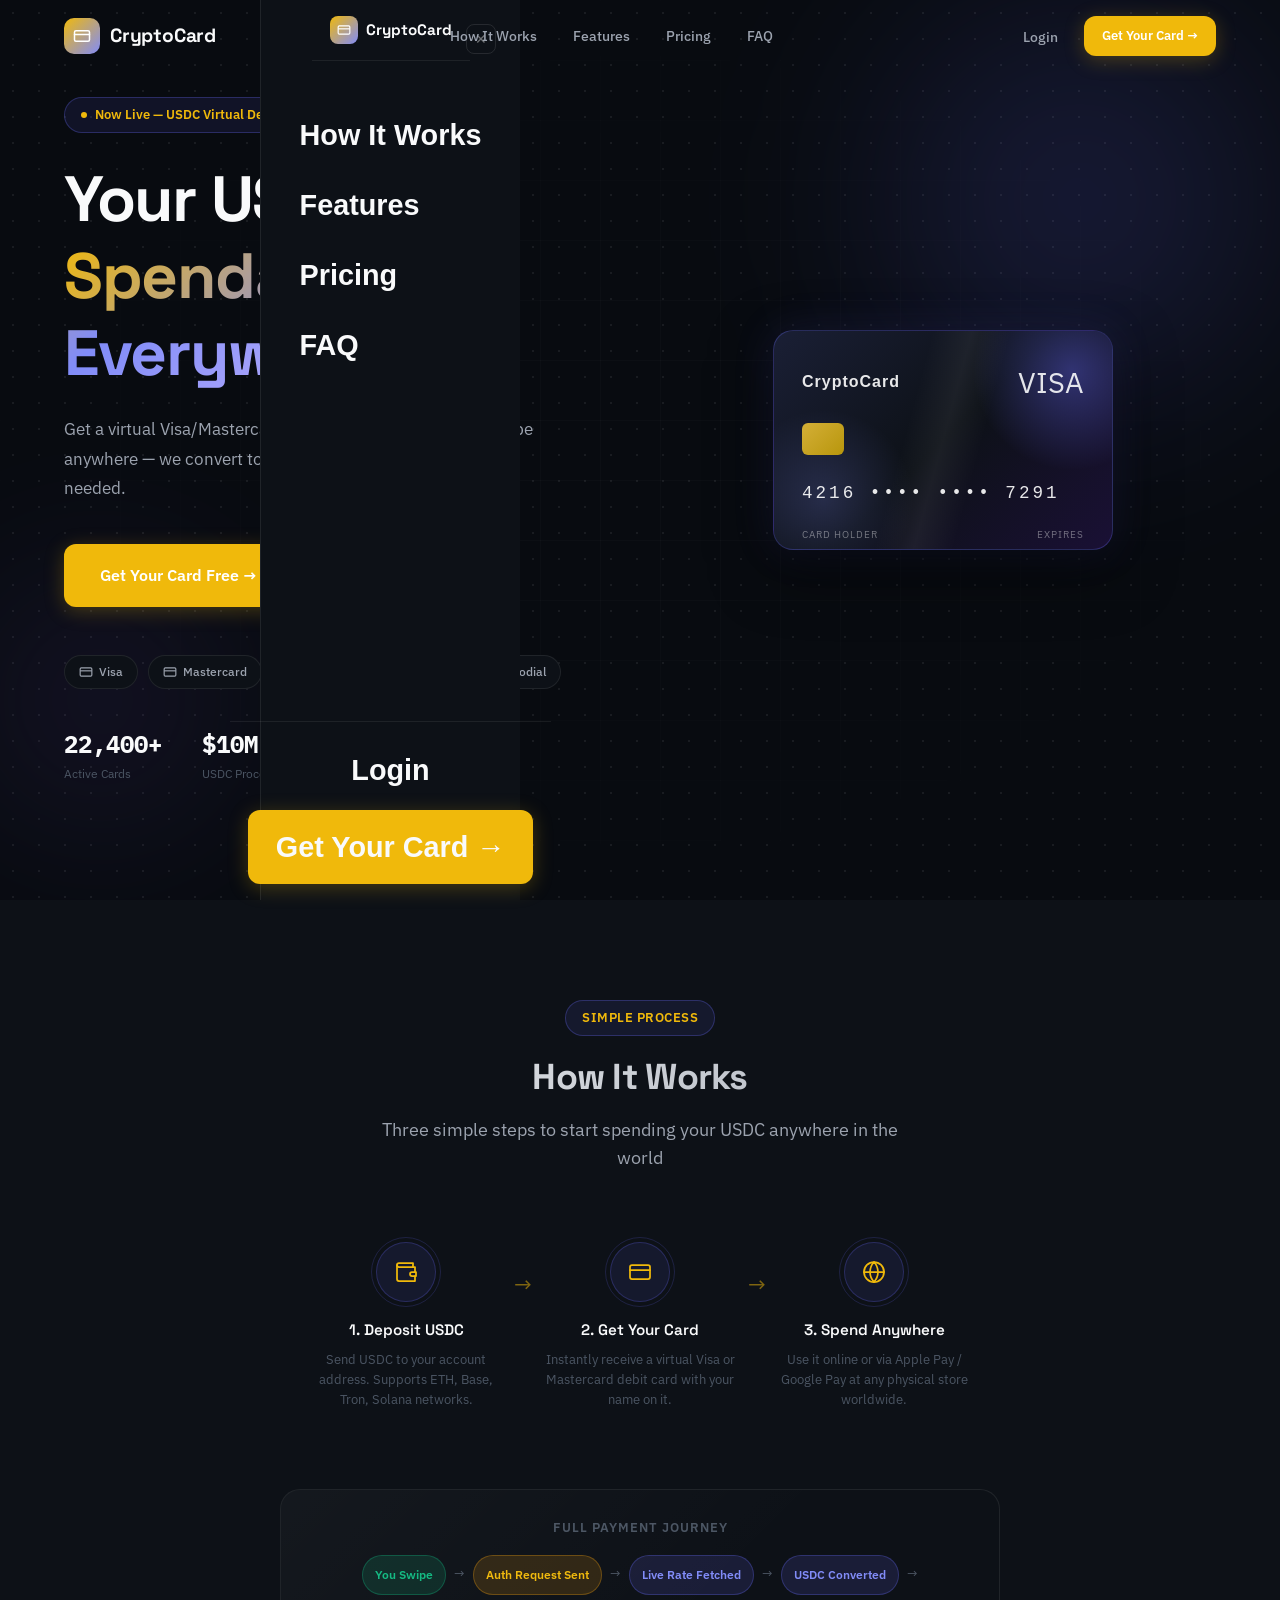
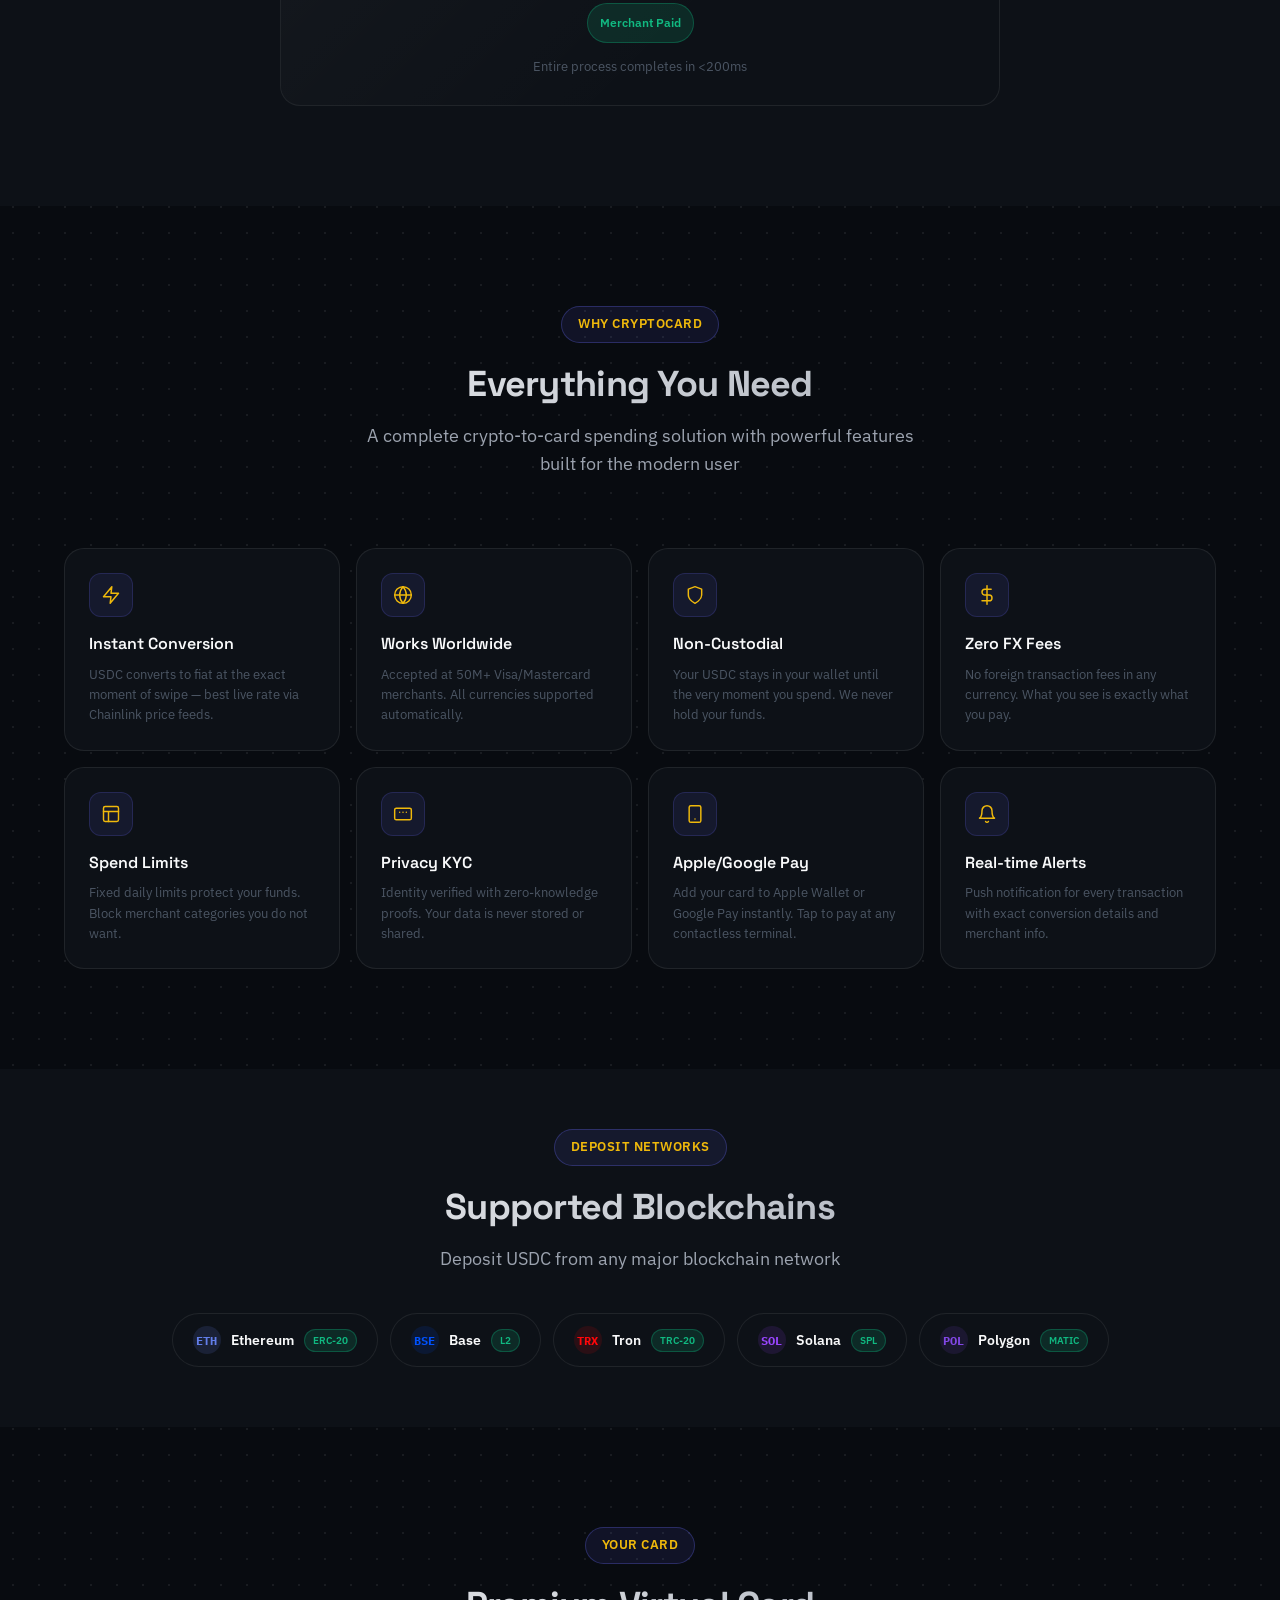
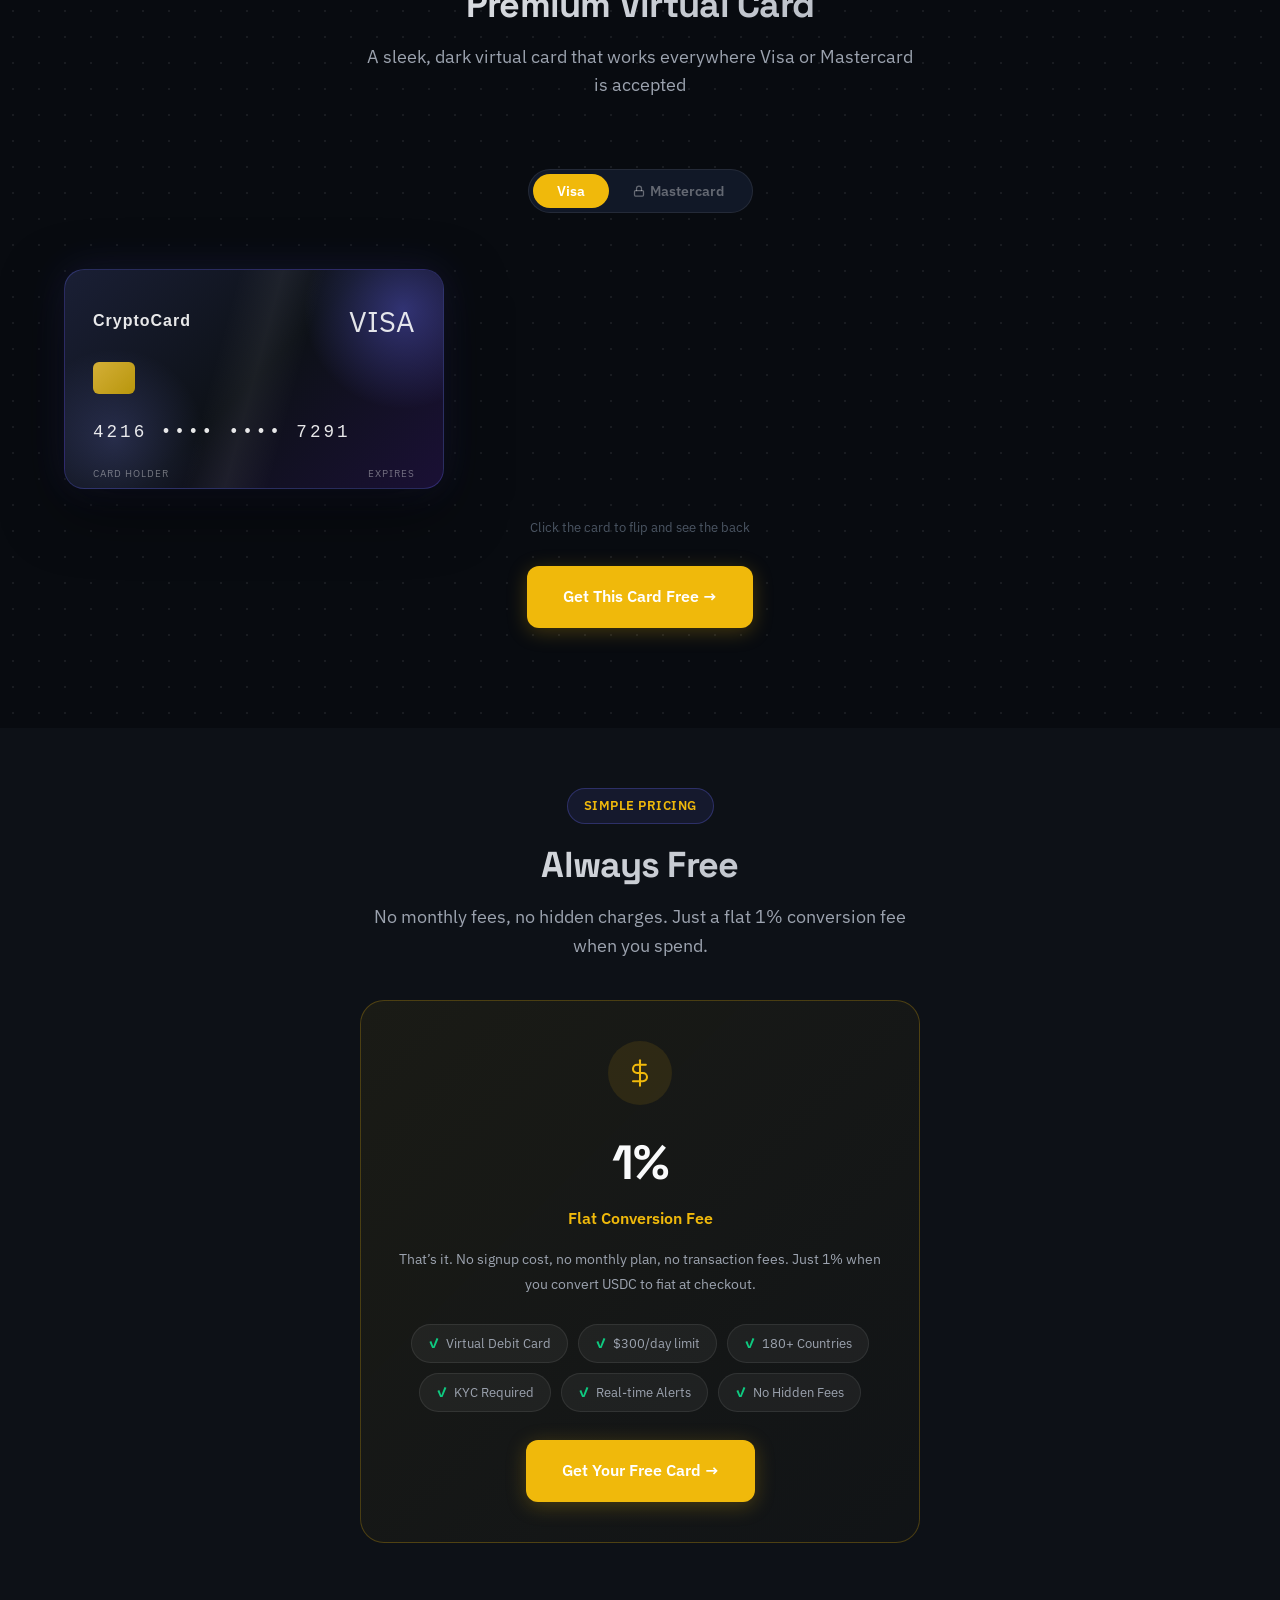
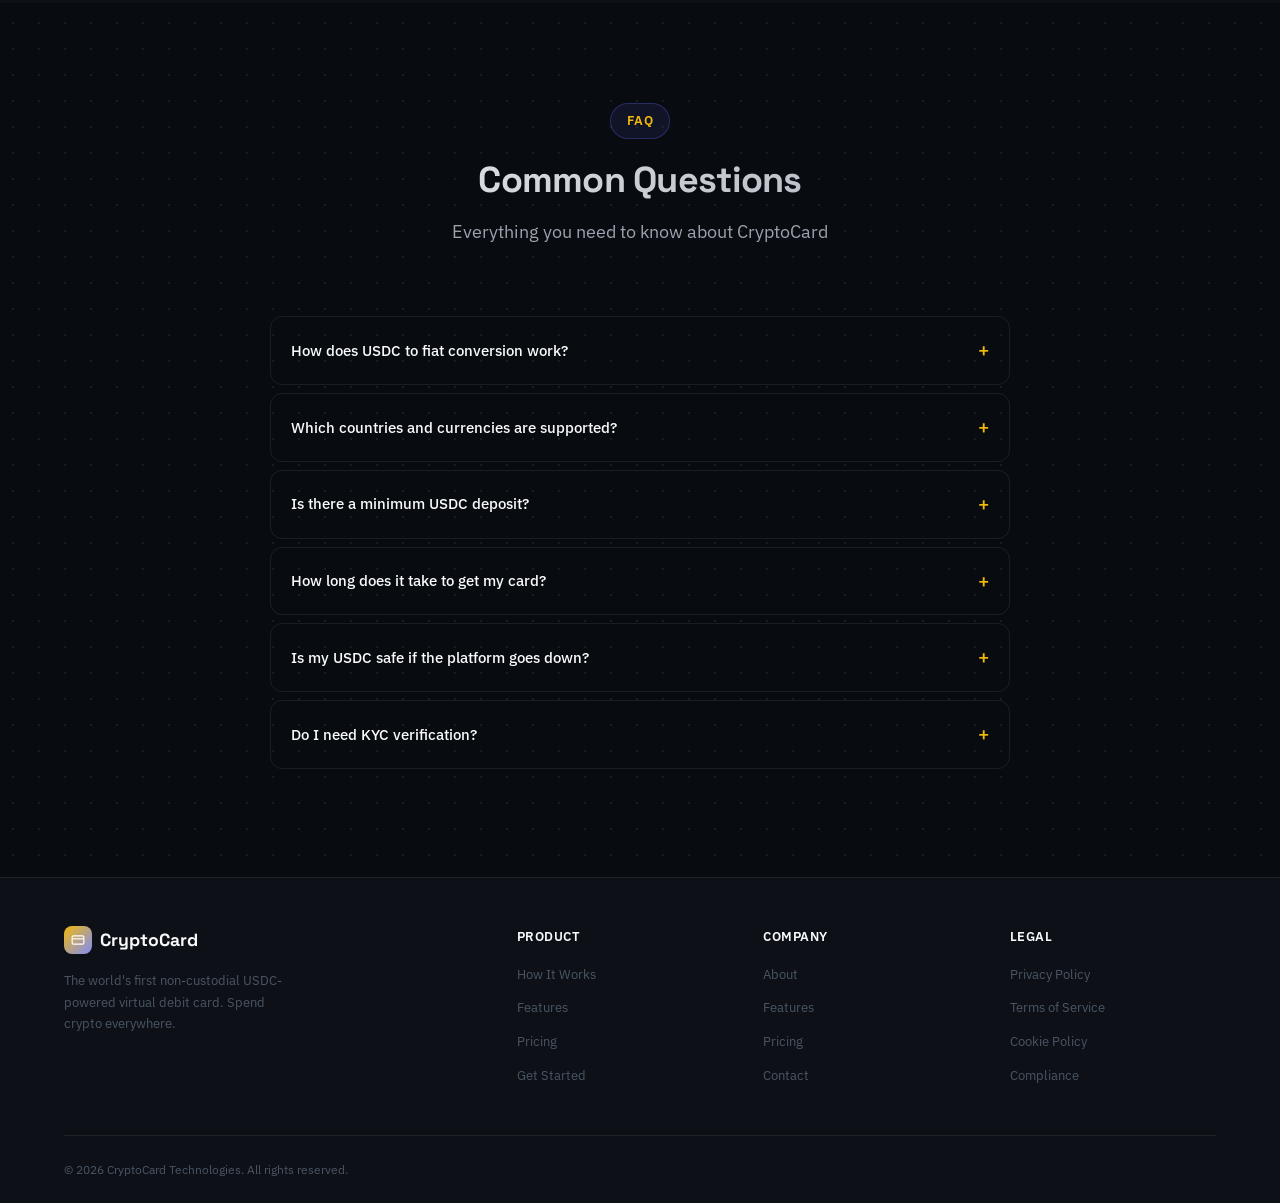
==== commit 1b7009b7: "Fix nav-mobile-cta: move button styles outside media query so they apply correctly" ====
--- a/index.html
+++ b/index.html
@@ -99,7 +99,12 @@
 
     /* ===== MOBILE ===== */
     /* ===== MOBILE NAV ===== */
-    .nav-mobile-cta { display:none; }
+    .nav-mobile-cta {
+      display:none; align-items:center; padding:7px 13px;
+      background:linear-gradient(135deg,#F0B90B,#F8D12F);
+      color:#000; font-weight:600; font-size:0.82rem;
+      border-radius:8px; text-decoration:none; white-space:nowrap;
+    }
     .mobile-backdrop { display:none; position:fixed; inset:0; background:rgba(0,0,0,.55); z-index:998; }
     .mobile-backdrop.show { display:block; }
     .mobile-menu {
@@ -137,12 +142,7 @@
       .nav-actions { display:none; }
       .nav-menu { display:none !important; }
       .hamburger { display:flex !important; }
-      .nav-mobile-cta {
-        display:inline-flex; align-items:center; padding:7px 13px;
-        background:linear-gradient(135deg,#F0B90B,#F8D12F);
-        color:#000; font-weight:600; font-size:0.82rem;
-        border-radius:8px; text-decoration:none; white-space:nowrap;
-      }
+      .nav-mobile-cta { display:inline-flex; }
       .hero-inner { grid-template-columns:1fr; text-align:center; gap:32px; }
       .hero-visual { order:-1; min-height:300px; }
       .hero-actions { justify-content:center; flex-direction:column; align-items:center; }
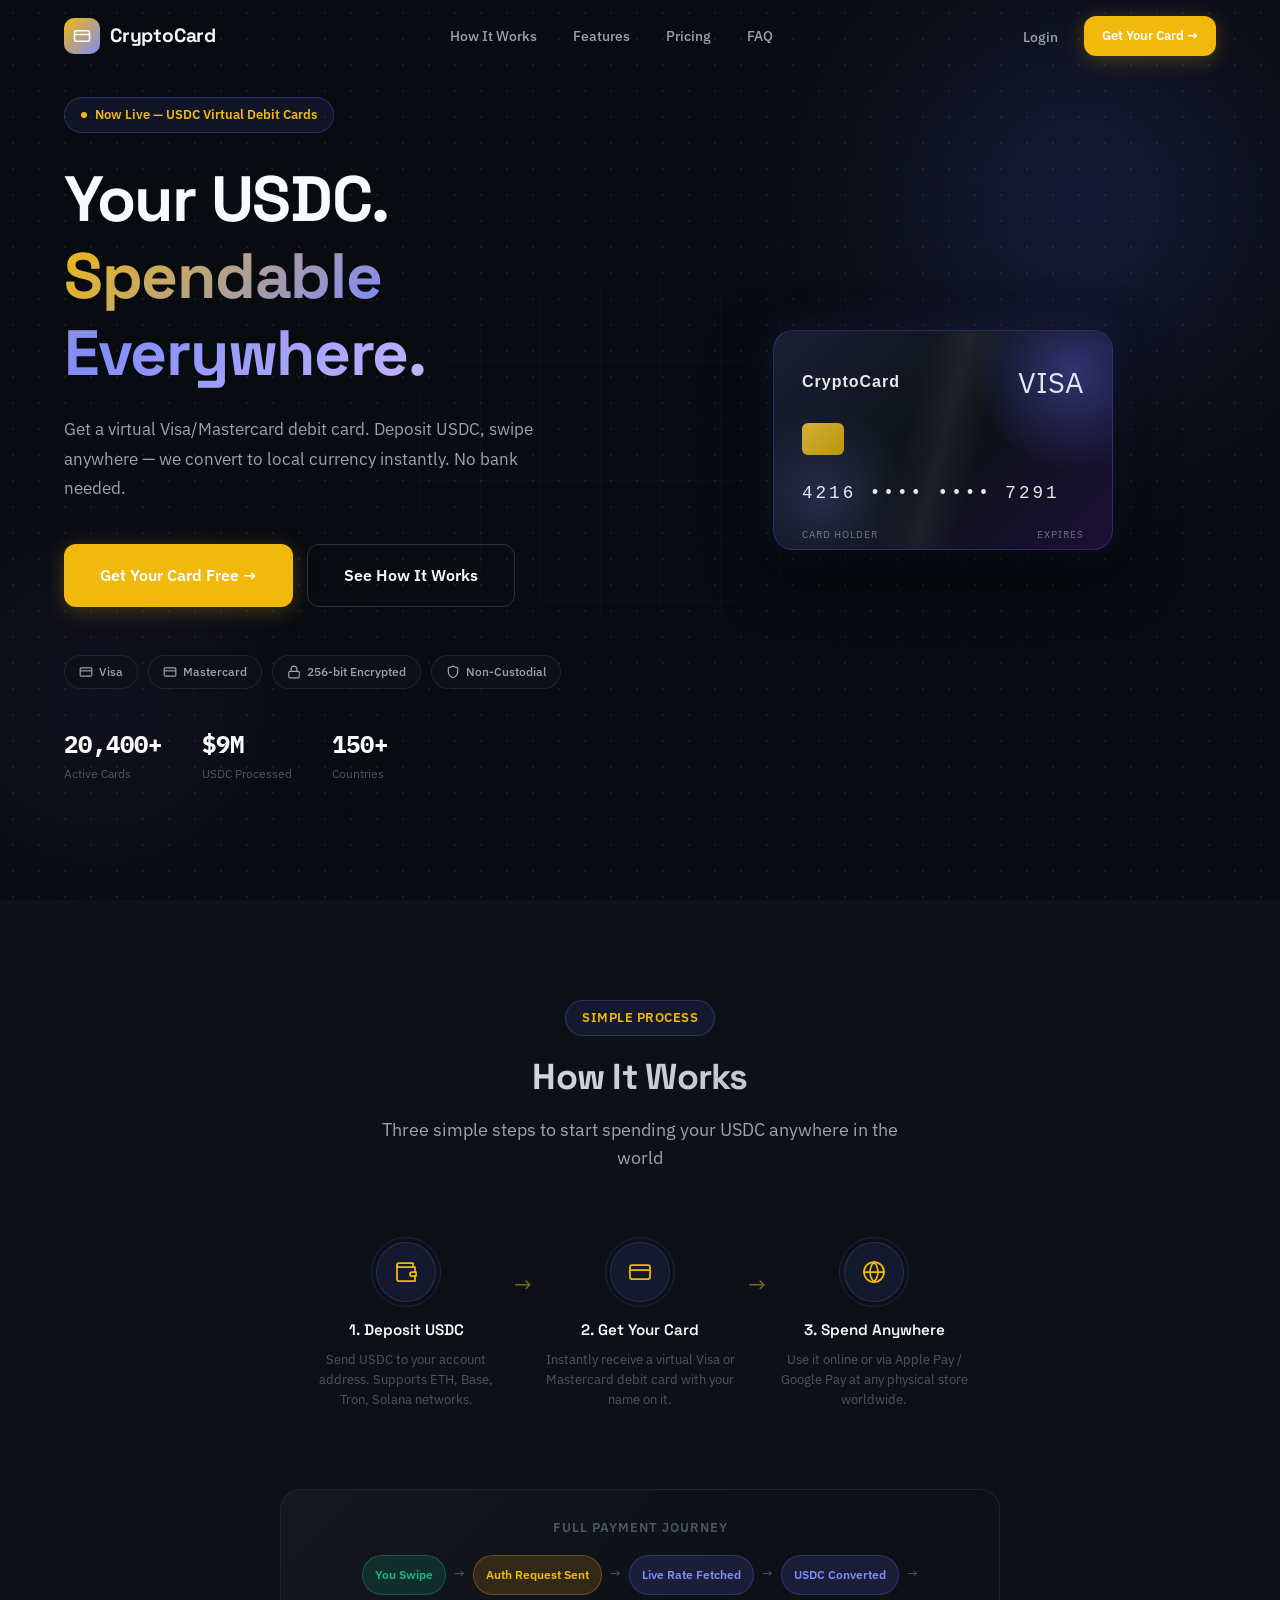
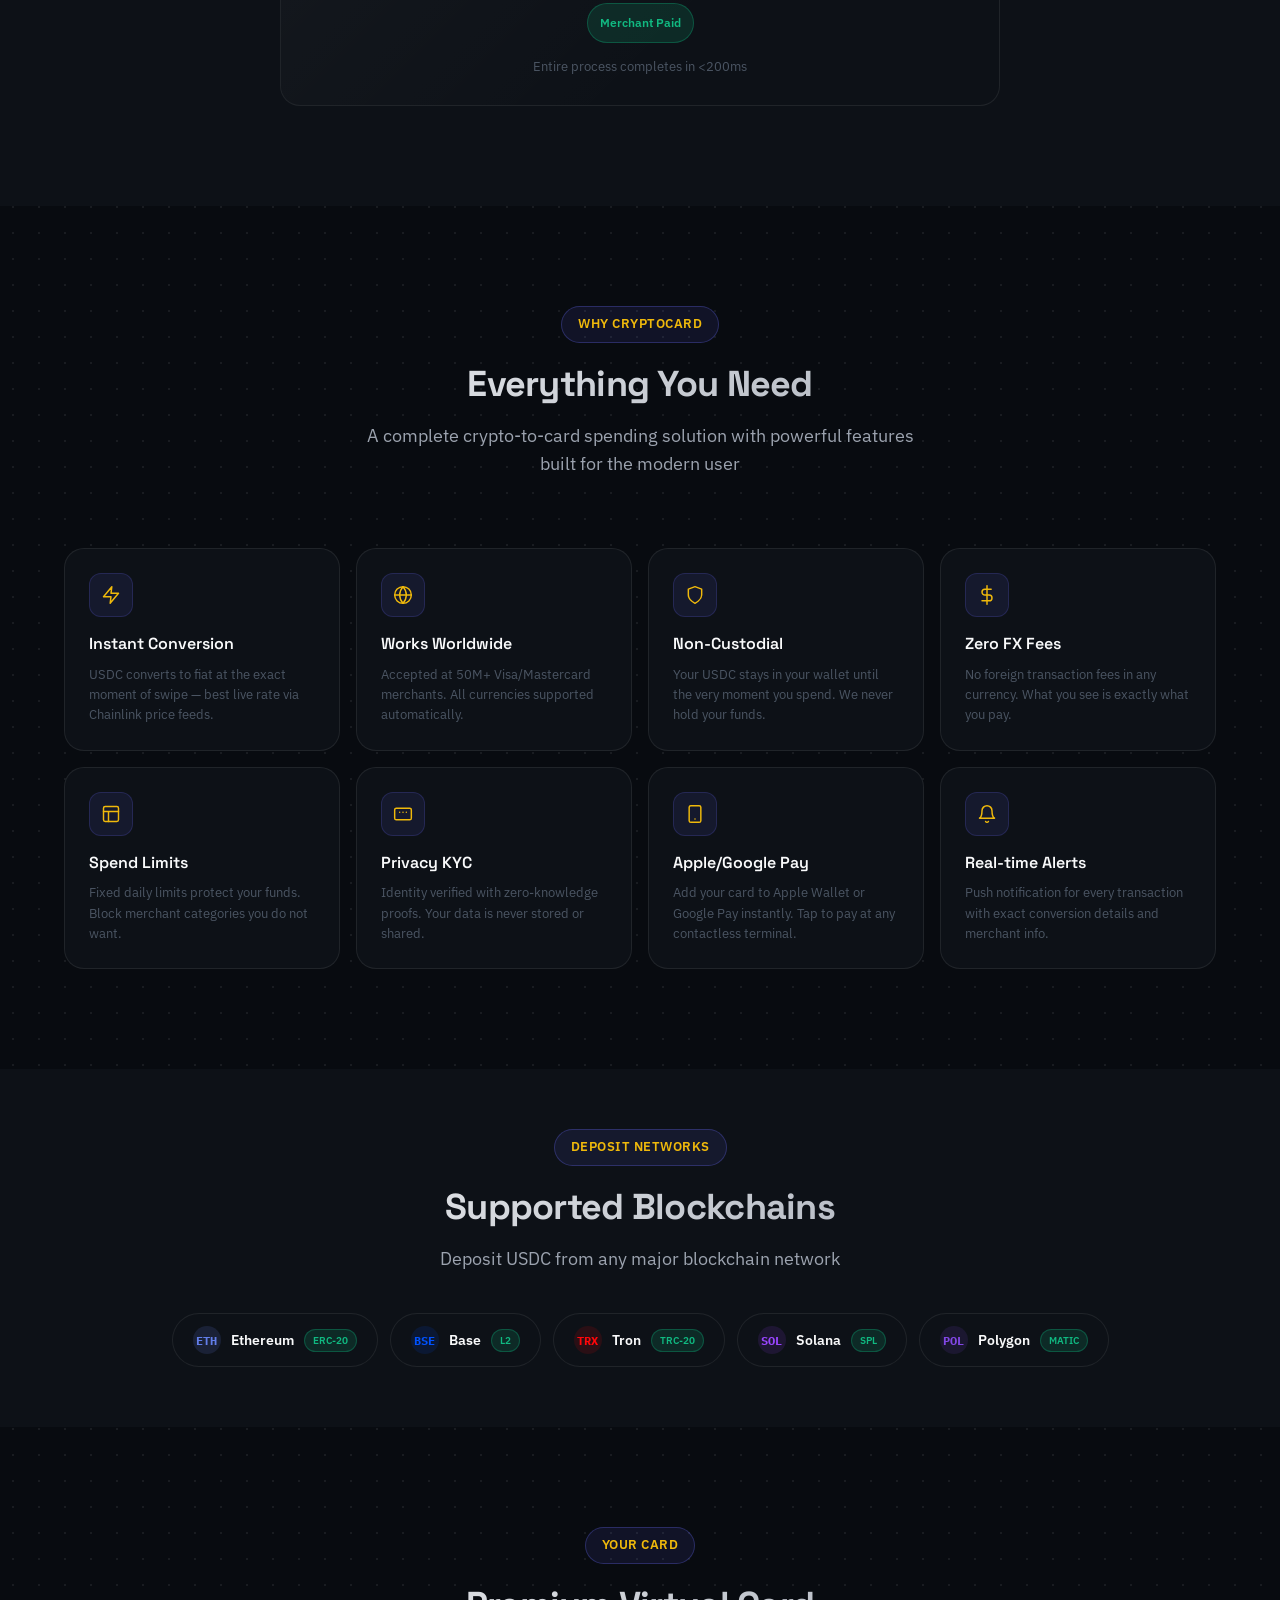
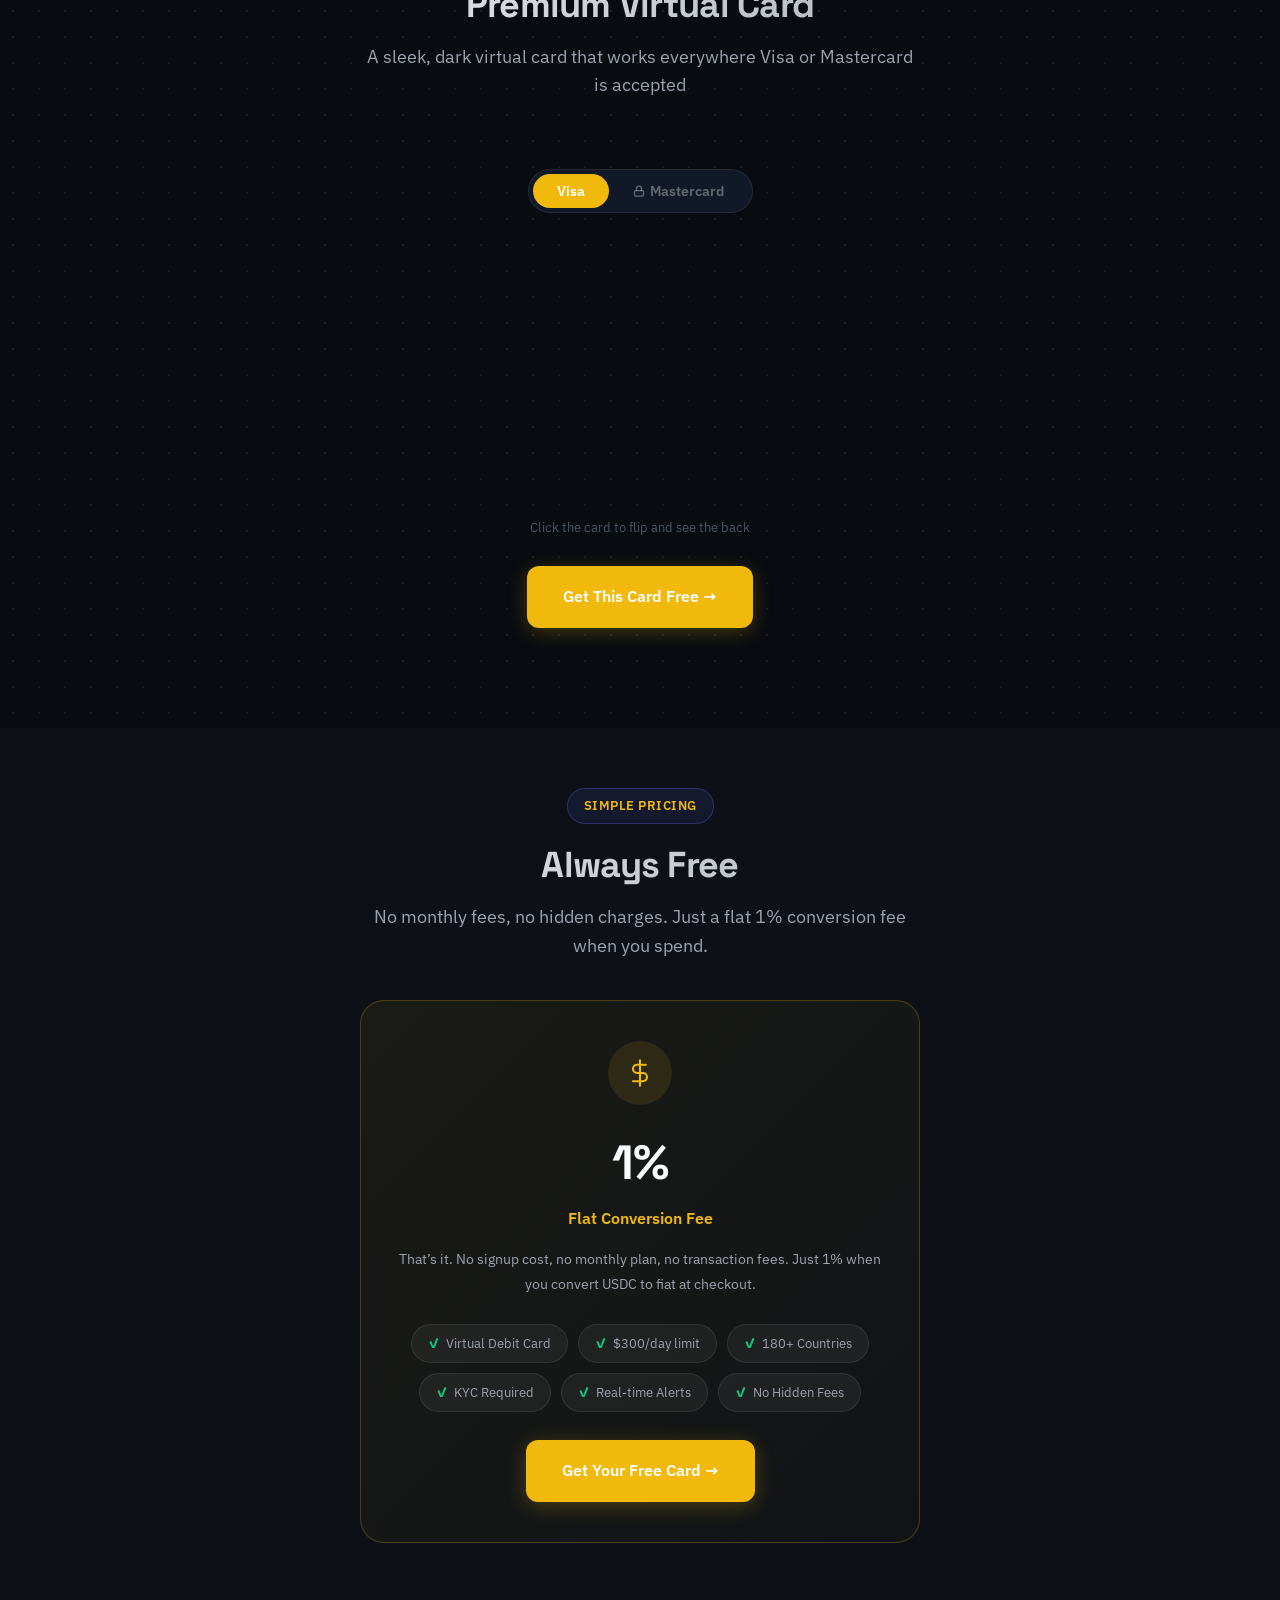
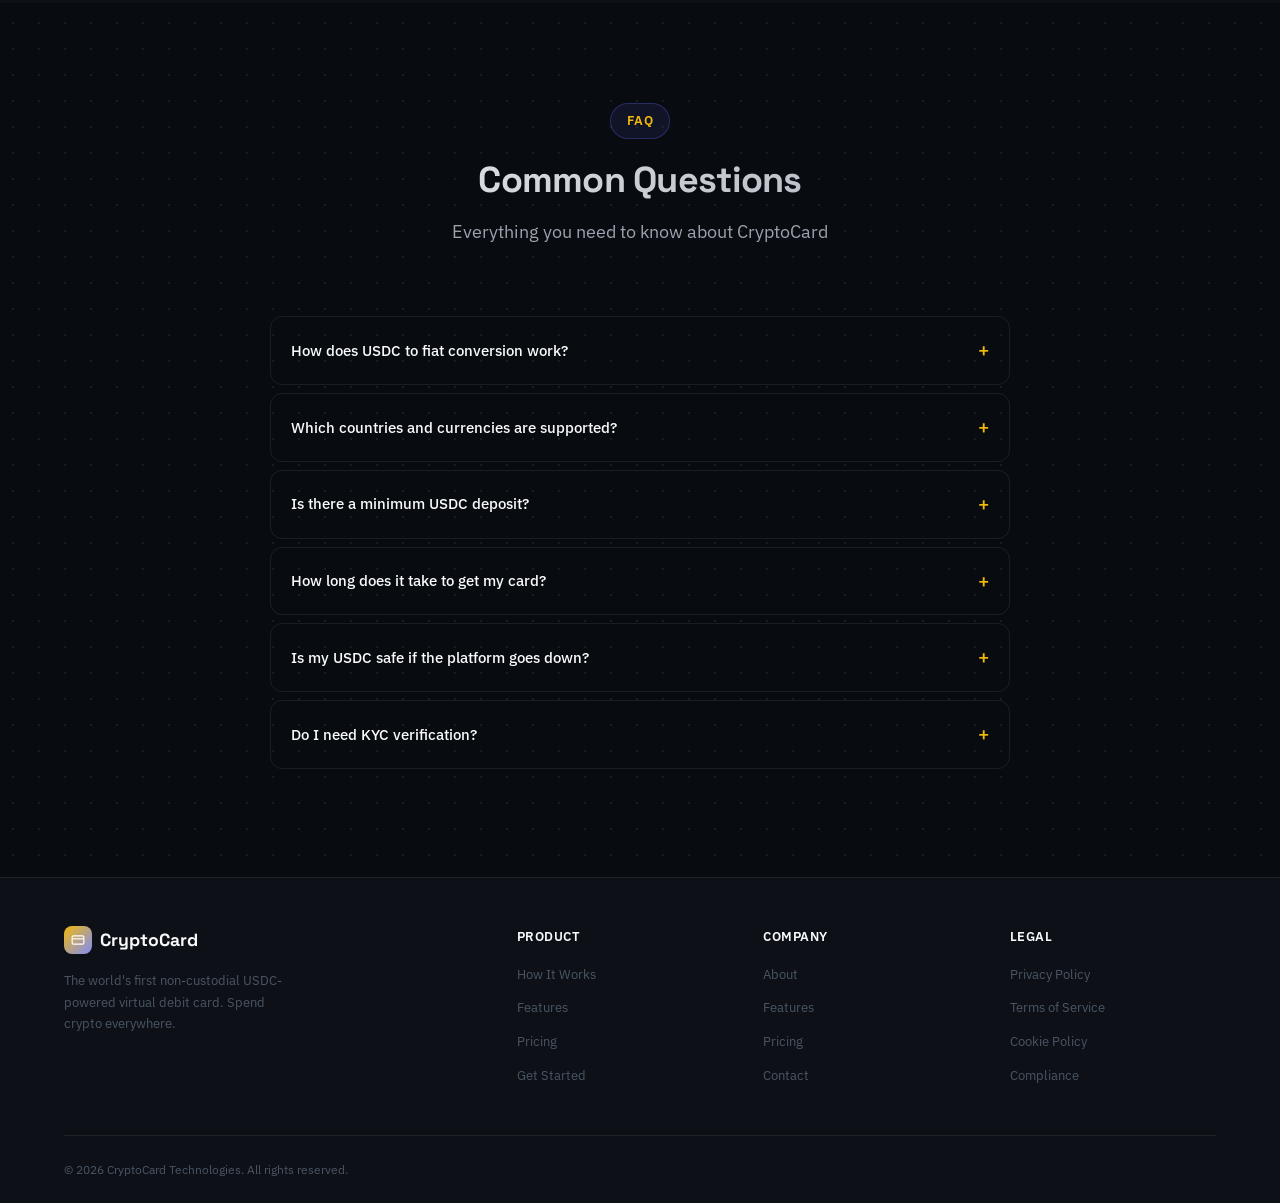
==== commit fc1fa8eb: "Remove mobile hamburger menu from homepage, CTA button renamed to Get Your Card" ====
--- a/index.html
+++ b/index.html
@@ -105,43 +105,10 @@
       color:#000; font-weight:600; font-size:0.82rem;
       border-radius:8px; text-decoration:none; white-space:nowrap;
     }
-    .mobile-backdrop { display:none; position:fixed; inset:0; background:rgba(0,0,0,.55); z-index:998; }
-    .mobile-backdrop.show { display:block; }
-    .mobile-menu {
-      position:fixed; top:0; right:0; bottom:0; width:260px;
-      background:#0D1117; border-left:1px solid rgba(255,255,255,.08);
-      z-index:999; display:flex; flex-direction:column;
-      transform:translateX(100%); transition:transform .3s ease;
-    }
-    .mobile-menu.open { transform:translateX(0); }
-    .mobile-menu-header {
-      display:flex; align-items:center; justify-content:space-between;
-      padding:16px 18px; border-bottom:1px solid rgba(255,255,255,.07);
-    }
-    .mobile-close {
-      background:none; border:1px solid rgba(255,255,255,.1); border-radius:8px;
-      width:30px; height:30px; color:rgba(255,255,255,.4); font-size:0.9rem;
-      cursor:pointer; display:flex; align-items:center; justify-content:center;
-    }
-    .mobile-menu-links { flex:1; padding:8px; display:flex; flex-direction:column; gap:2px; }
-    .mobile-link {
-      display:flex; align-items:center; padding:11px 14px; border-radius:8px;
-      color:rgba(255,255,255,.55); text-decoration:none;
-      font-size:0.9rem; font-weight:500; transition:all .2s;
-    }
-    .mobile-link:hover { background:rgba(255,255,255,.05); color:#fff; }
-    .mobile-menu-footer {
-      padding:16px 18px; border-top:1px solid rgba(255,255,255,.07);
-      display:flex; flex-direction:column; gap:8px;
-    }
-    .mobile-login-link {
-      text-align:center; color:rgba(255,255,255,.45);
-      text-decoration:none; font-size:0.9rem; font-weight:500; padding:9px;
-    }
+
     @media (max-width:900px) {
       .nav-actions { display:none; }
       .nav-menu { display:none !important; }
-      .hamburger { display:flex !important; }
       .nav-mobile-cta { display:inline-flex; }
       .hero-inner { grid-template-columns:1fr; text-align:center; gap:32px; }
       .hero-visual { order:-1; min-height:300px; }
@@ -188,36 +155,12 @@
         <a href="auth.html" class="nav-login">Login</a>
         <a href="auth.html" class="btn btn-primary btn-sm">Get Your Card &rarr;</a>
       </div>
-      <!-- Mobile: Get Card button + hamburger -->
-      <a href="auth.html" class="nav-mobile-cta">Get Card</a>
-      <button class="hamburger" id="hamburgerBtn" aria-label="Menu">
-        <span></span><span></span><span></span>
-      </button>
+      <!-- Mobile CTA only -->
+      <a href="auth.html" class="nav-mobile-cta">Get Your Card</a>
     </div>
   </div>
 </nav>
 
-<!-- Mobile Slide-in Menu -->
-<div class="mobile-backdrop" id="mobileBackdrop" onclick="closeMobileMenu()"></div>
-<div class="mobile-menu" id="mobileMenu">
-  <div class="mobile-menu-header">
-    <div style="display:flex;align-items:center;gap:8px;">
-      <div class="nav-logo-icon" style="width:28px;height:28px;border-radius:8px;"><svg xmlns="http://www.w3.org/2000/svg" width="14" height="14" viewBox="0 0 24 24" fill="none" stroke="white" stroke-width="2"><rect width="20" height="14" x="2" y="5" rx="2"/><line x1="2" y1="10" x2="22" y2="10"/></svg></div>
-      <span style="font-family:var(--font-heading);font-weight:700;font-size:.95rem;">CryptoCard</span>
-    </div>
-    <button class="mobile-close" id="mobileClose" onclick="closeMobileMenu()">&#x2715;</button>
-  </div>
-  <div class="mobile-menu-links">
-    <a href="#how-it-works" class="mobile-link" onclick="closeMobileMenu()">How It Works</a>
-    <a href="#features" class="mobile-link" onclick="closeMobileMenu()">Features</a>
-    <a href="#pricing" class="mobile-link" onclick="closeMobileMenu()">Pricing</a>
-    <a href="#faq" class="mobile-link" onclick="closeMobileMenu()">FAQ</a>
-  </div>
-  <div class="mobile-menu-footer">
-    <a href="auth.html" class="mobile-login-link">Login</a>
-    <a href="auth.html" class="btn btn-primary" style="width:100%;justify-content:center;">Get Your Card &rarr;</a>
-  </div>
-</div>
 
 <!-- ===== HERO ===== -->
 <section class="hero" id="home">
